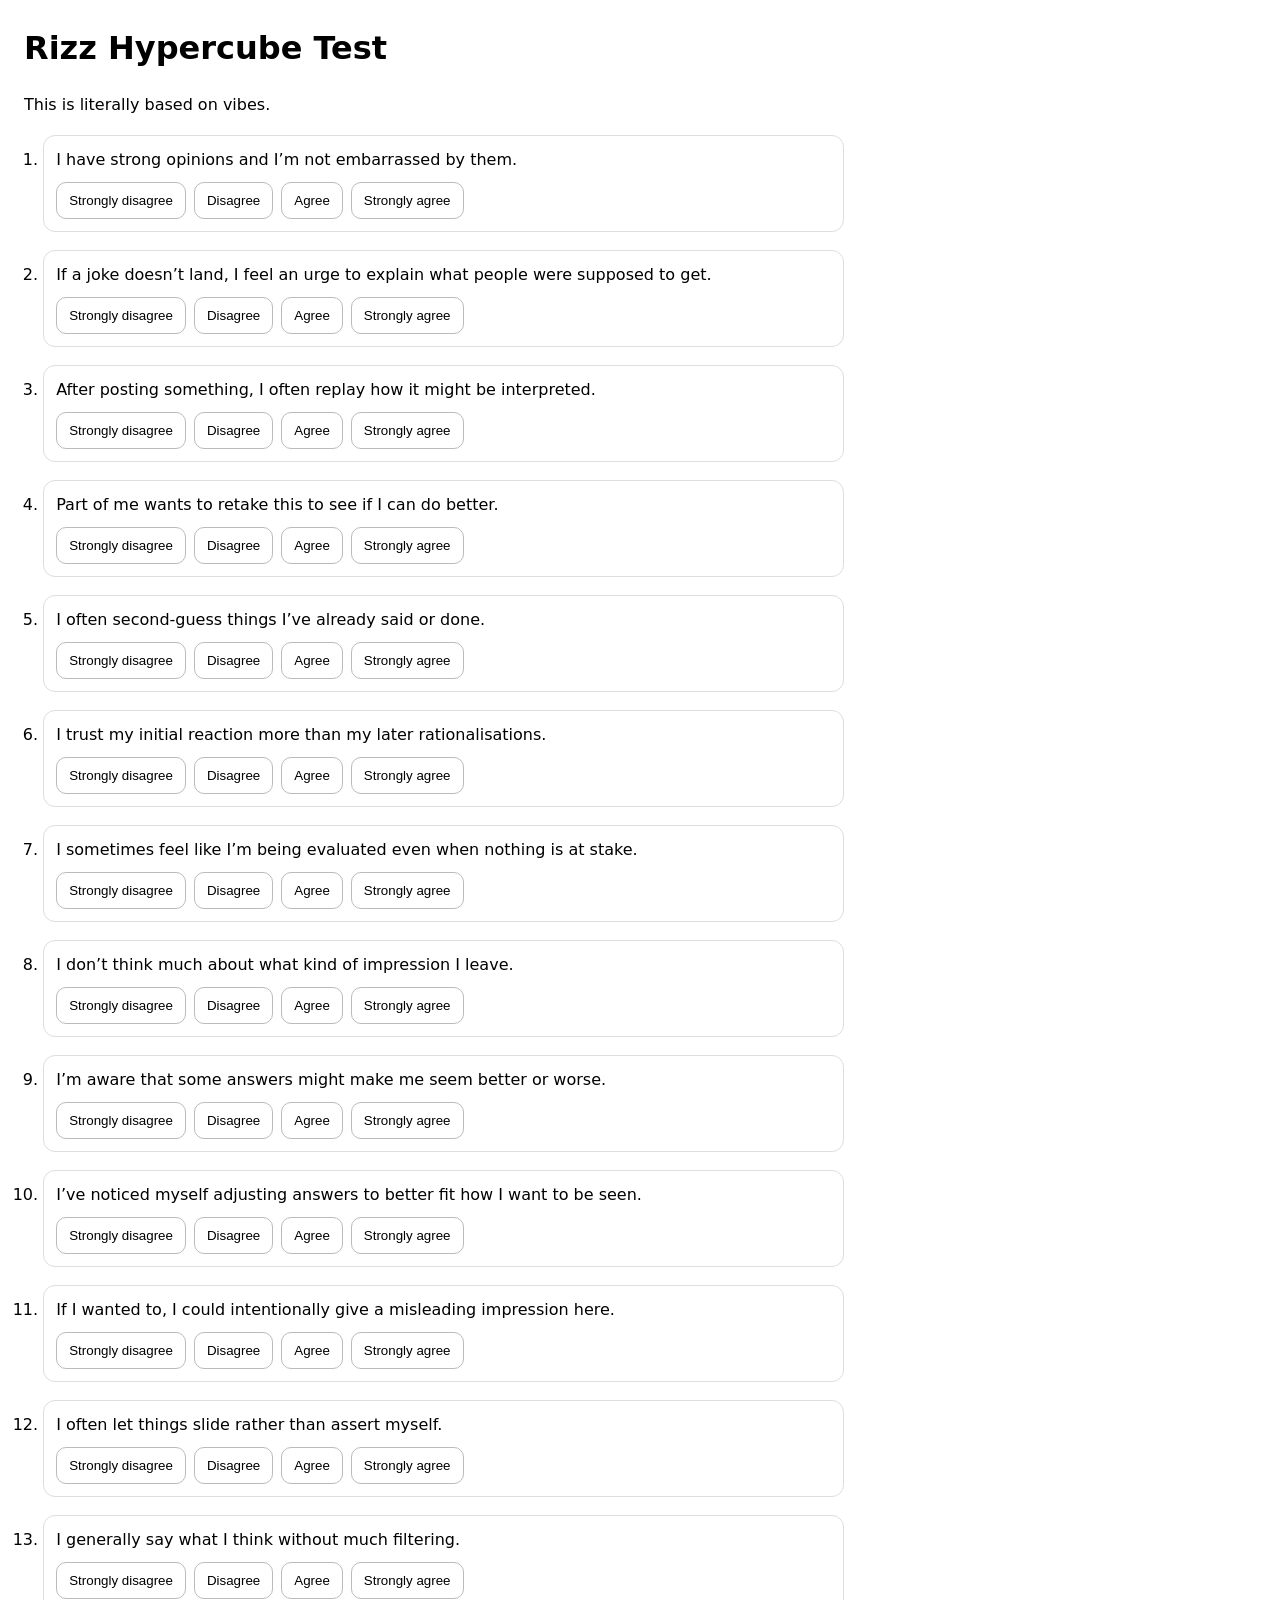
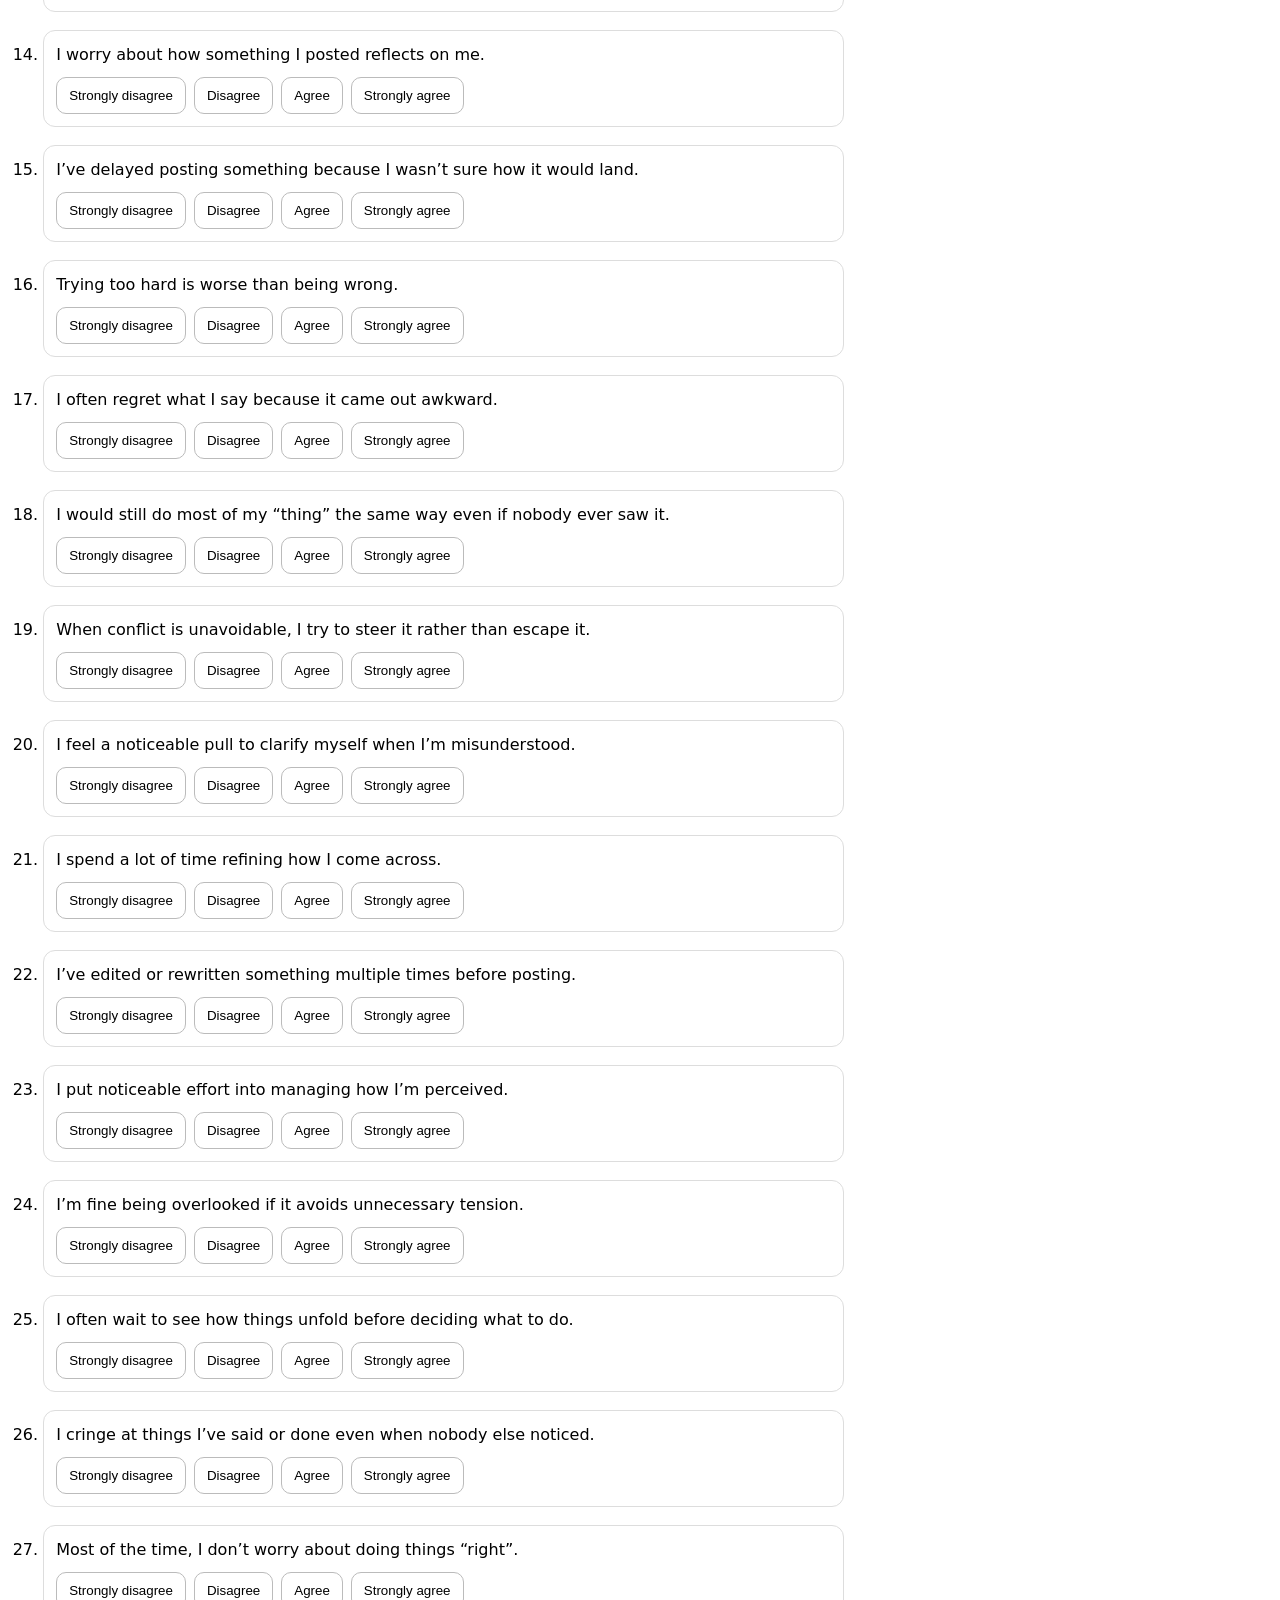
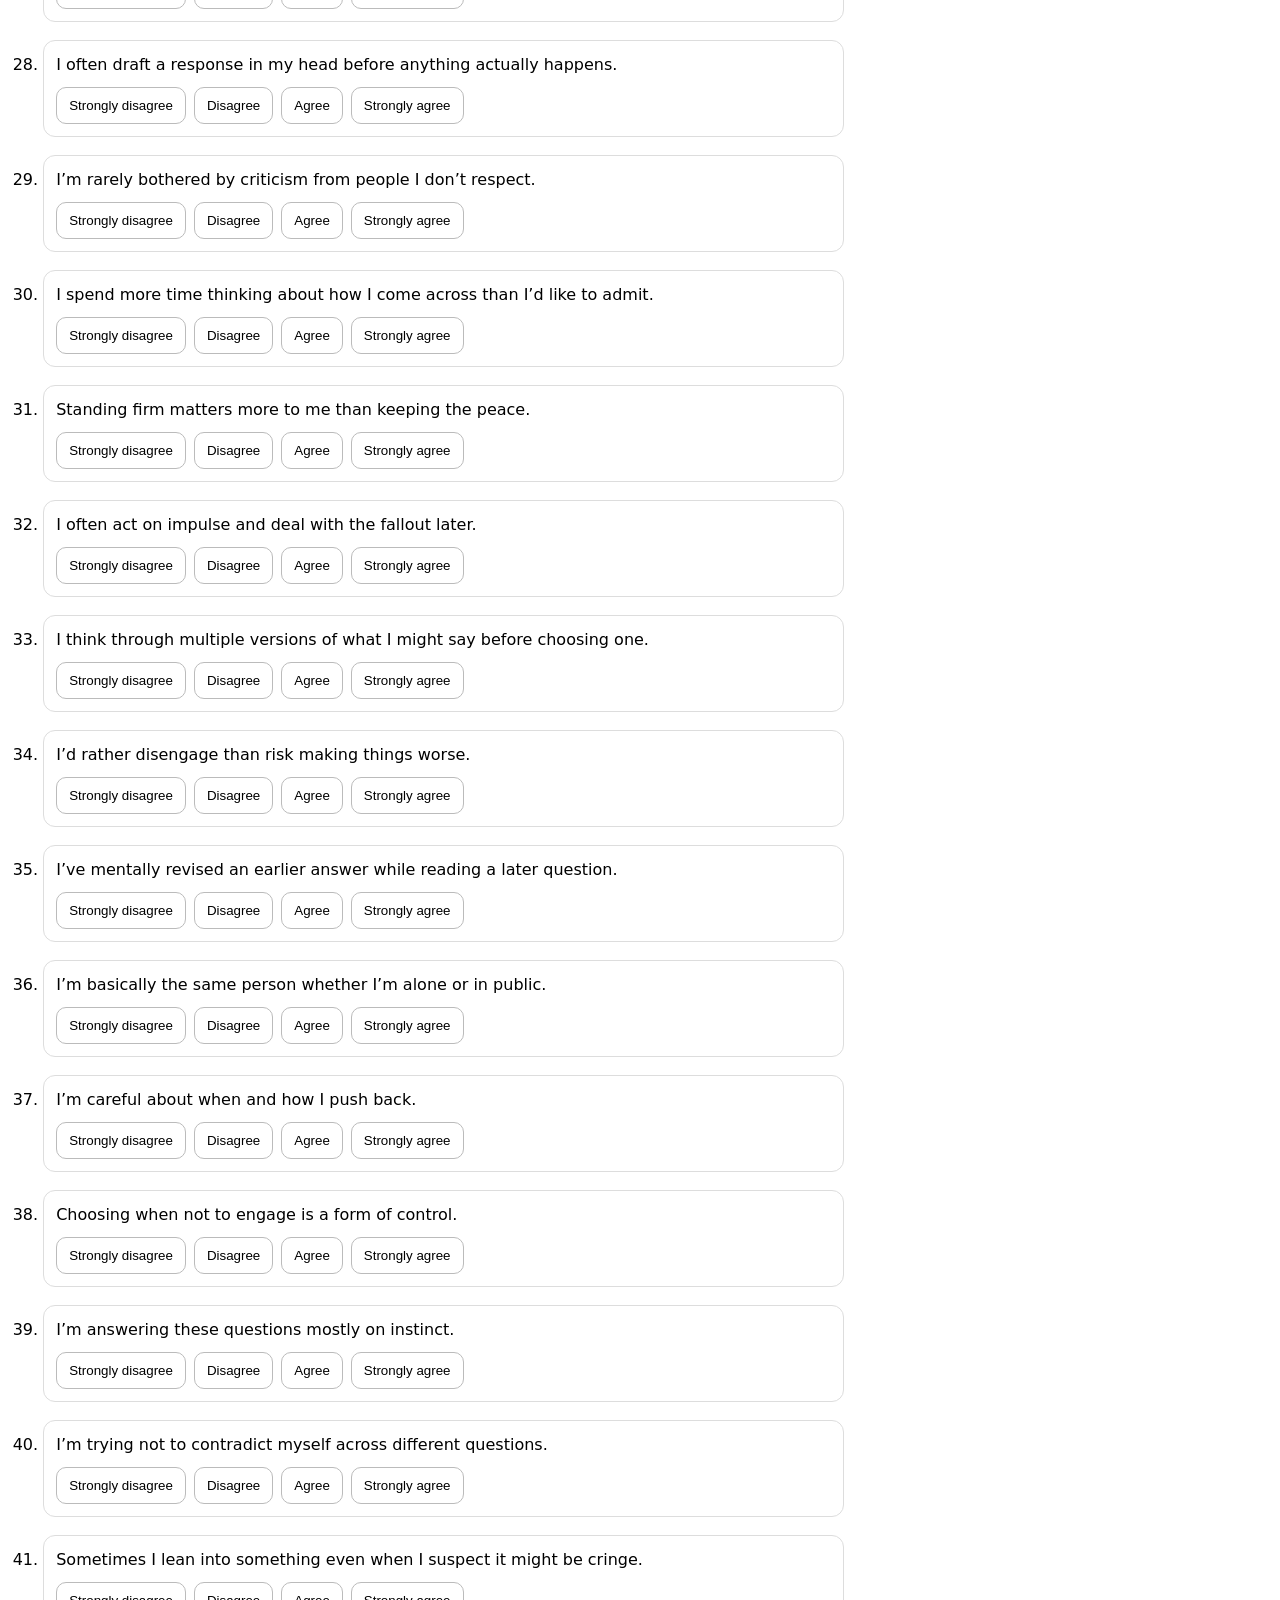
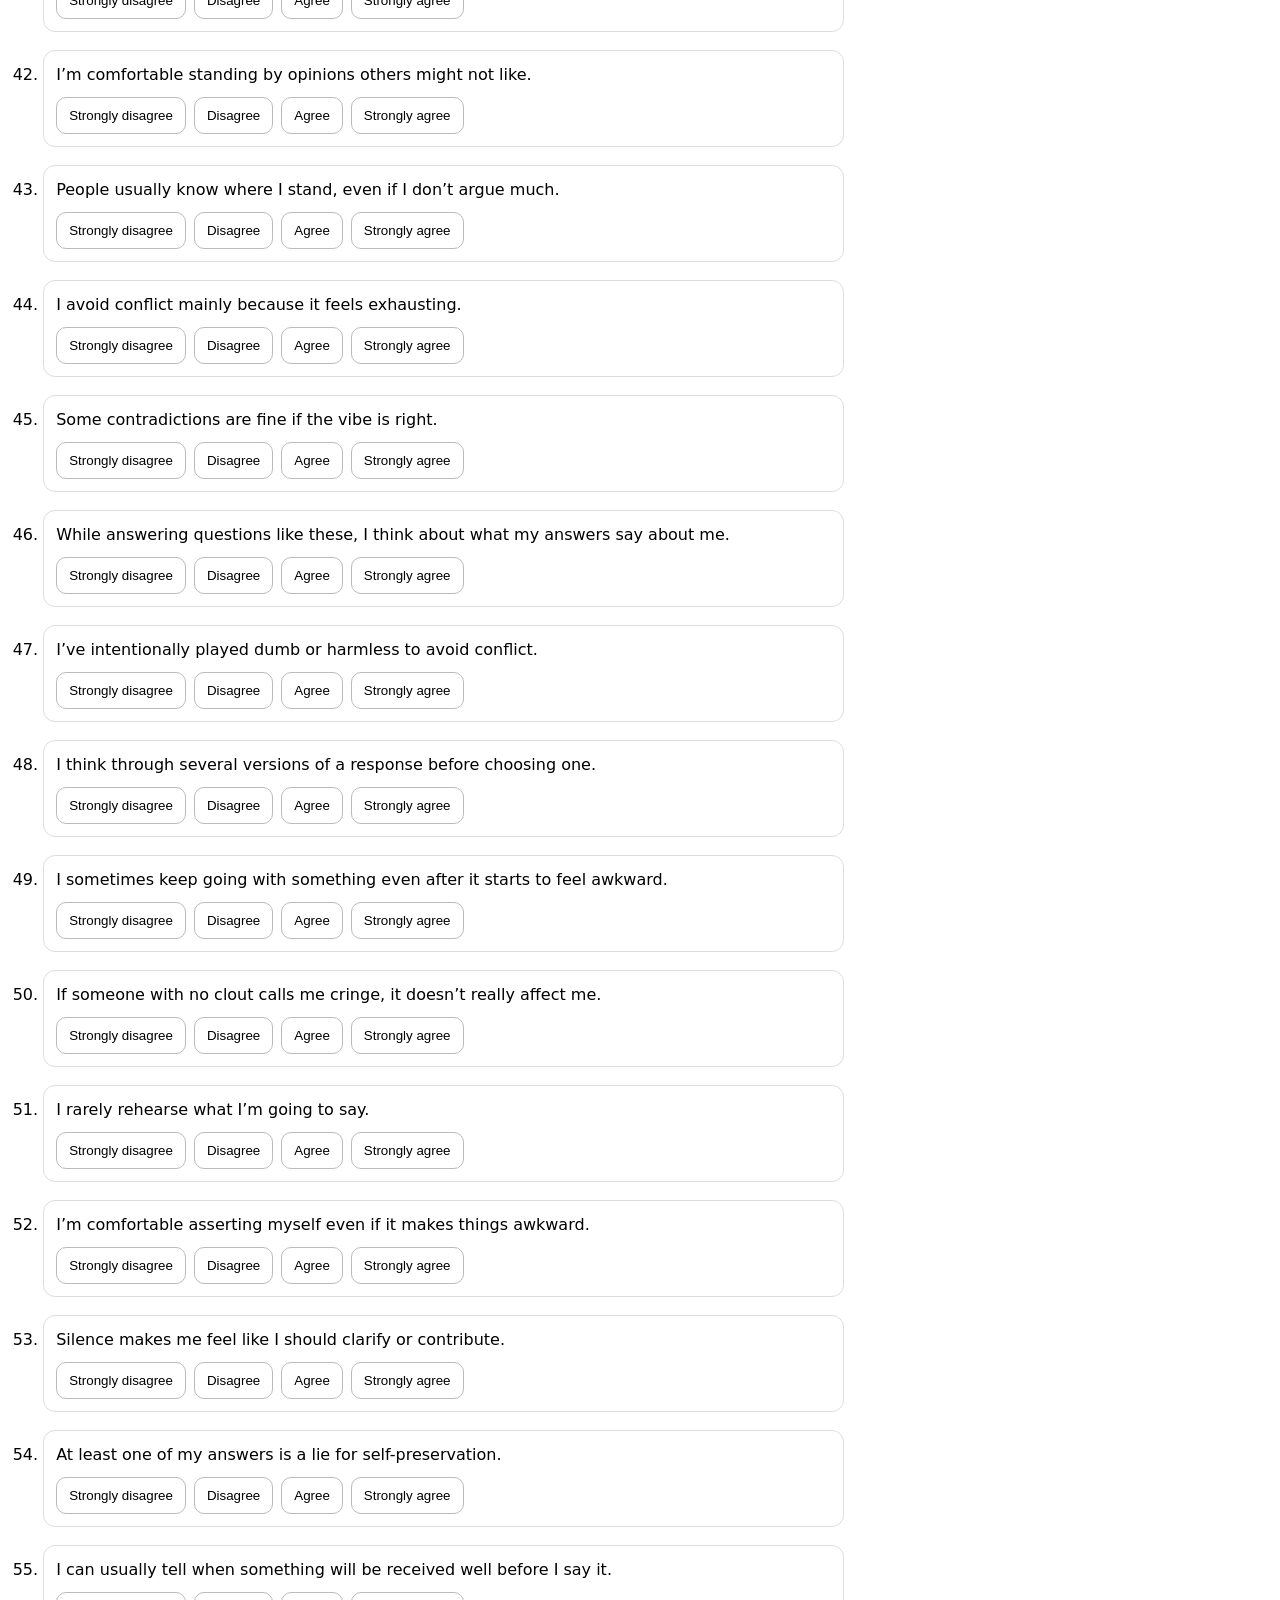
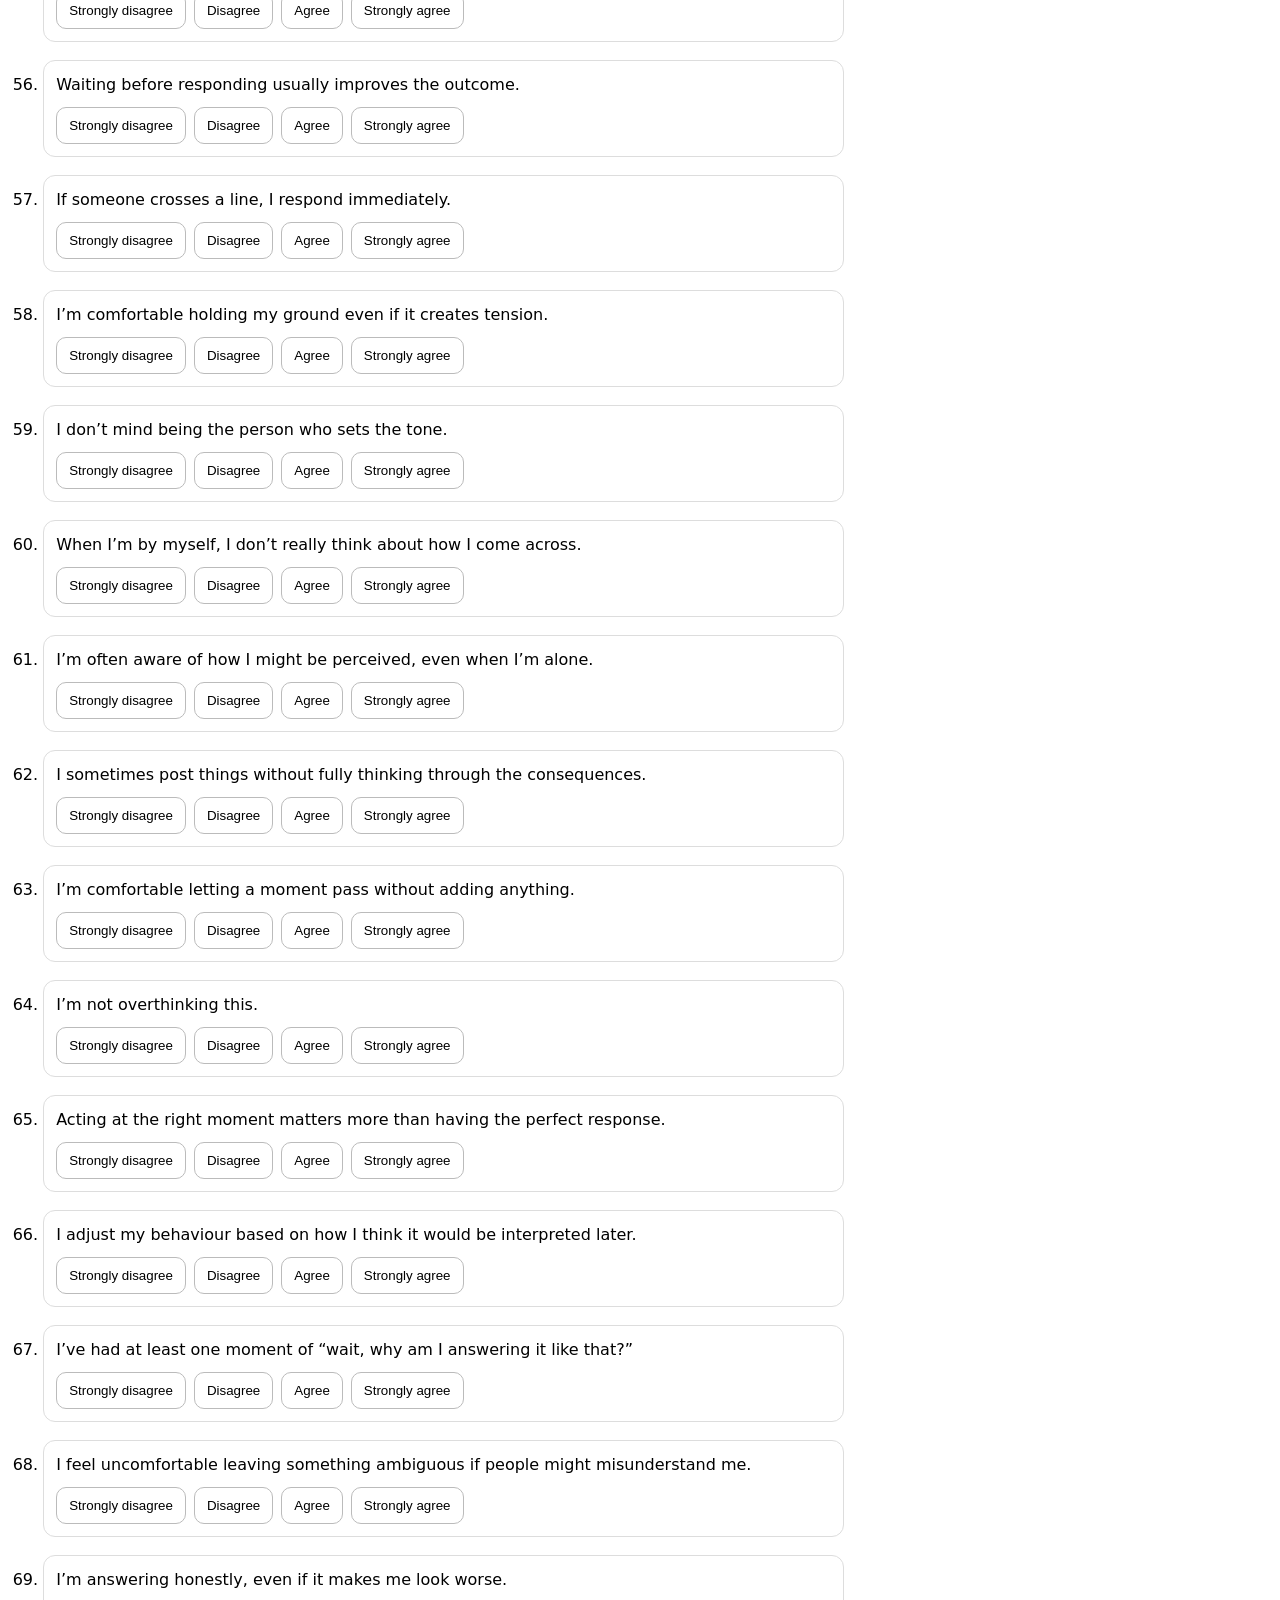
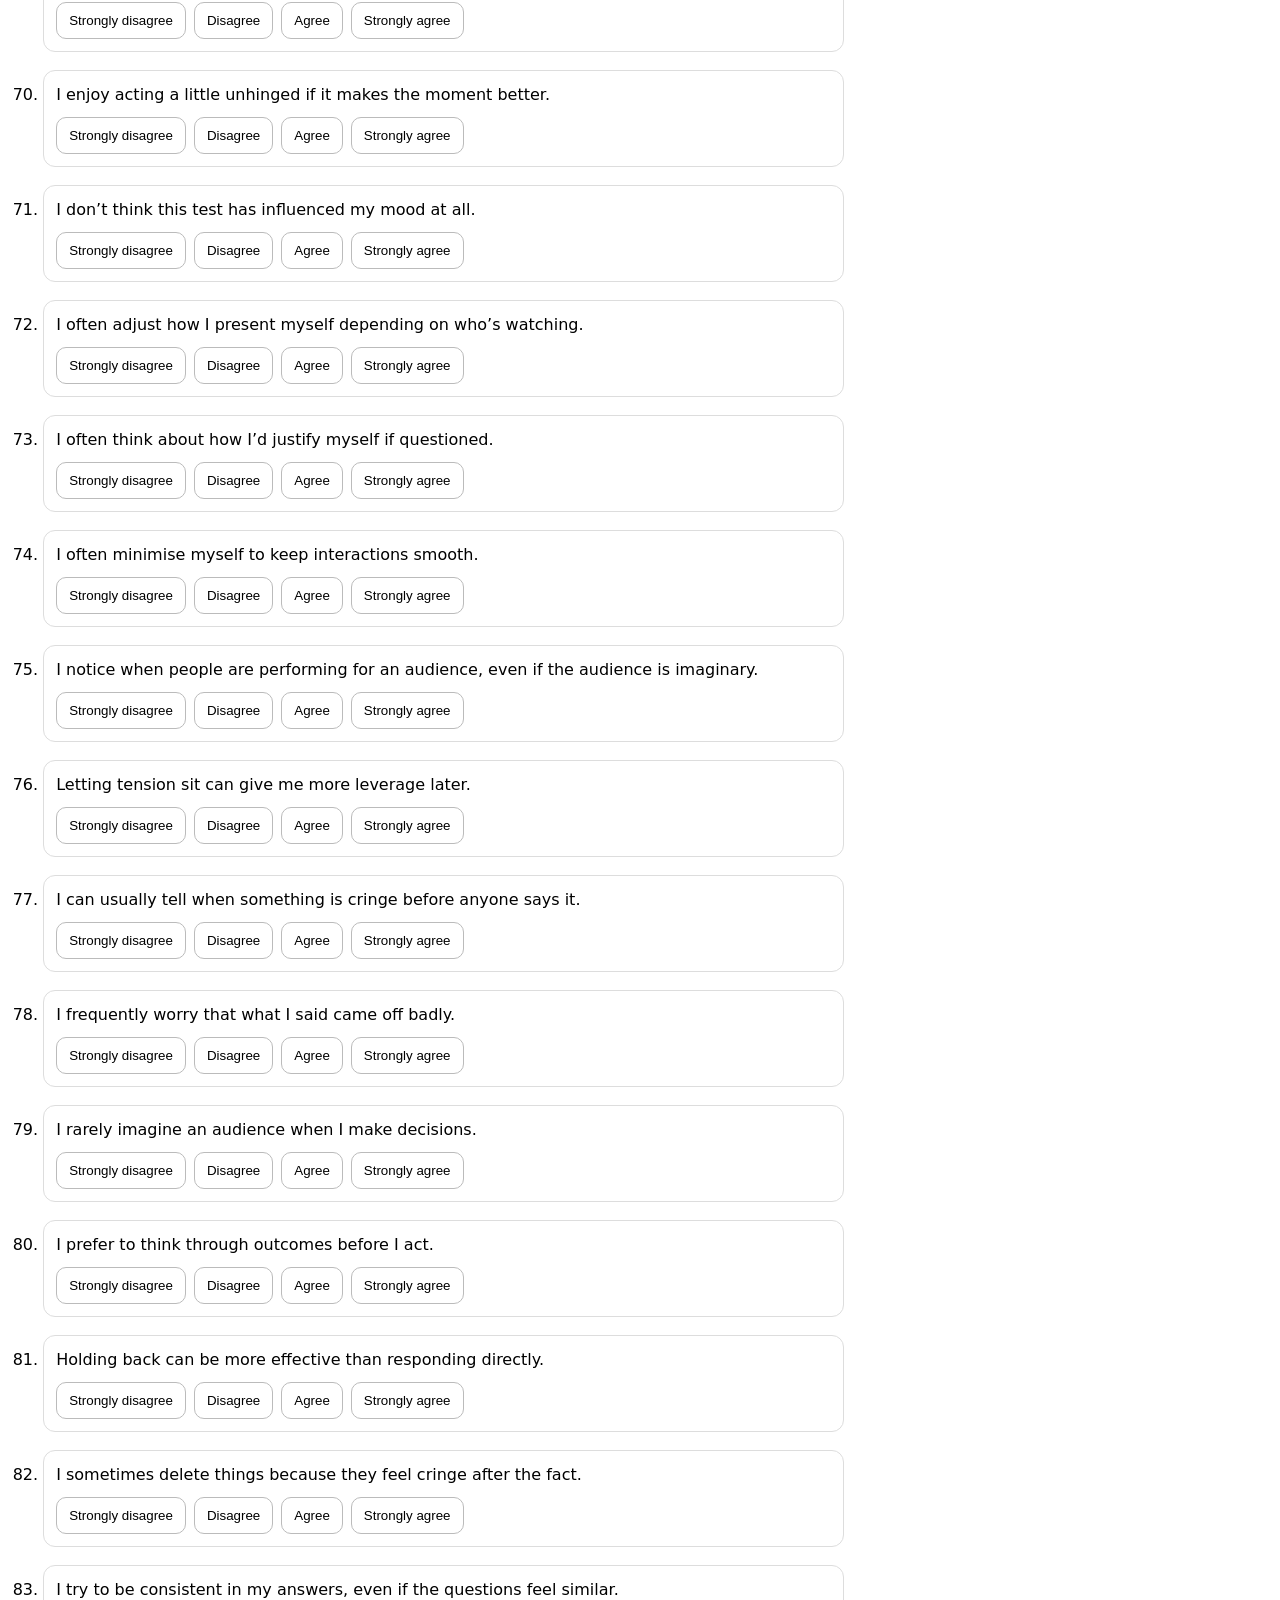
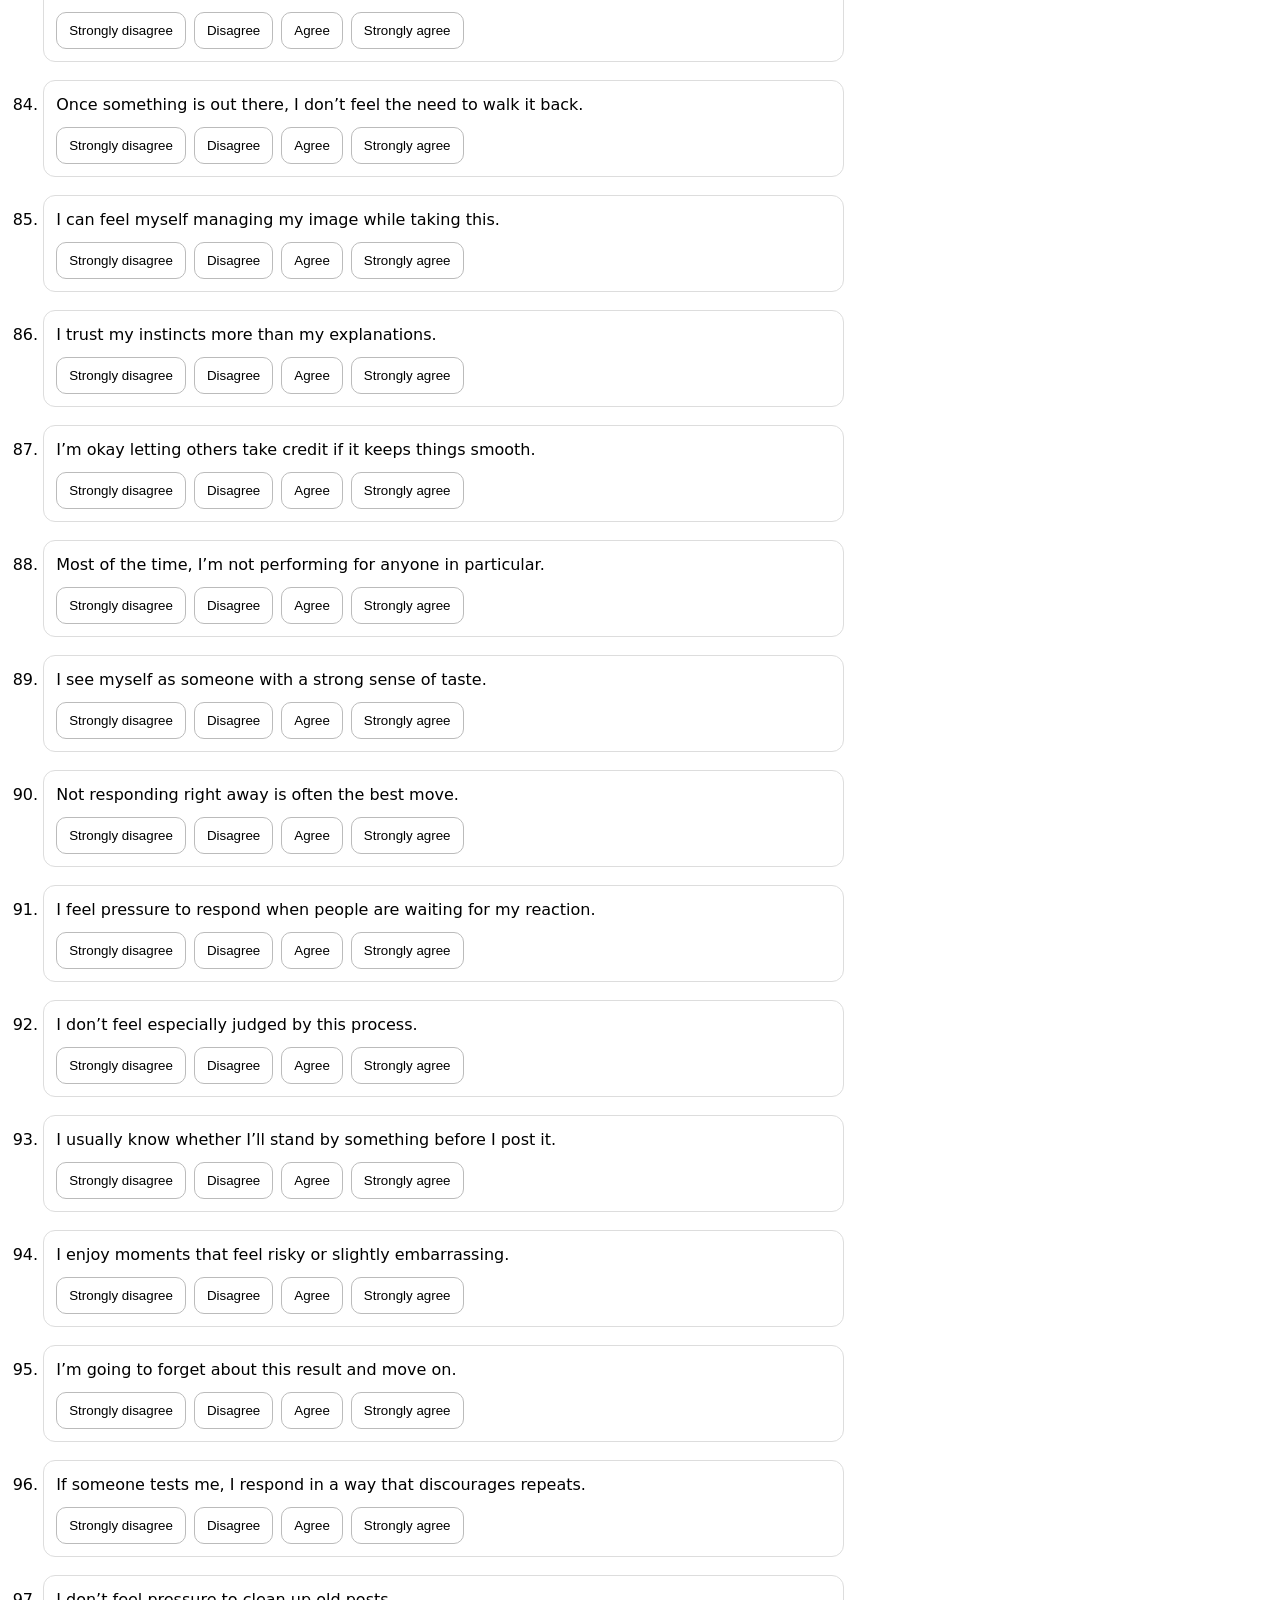
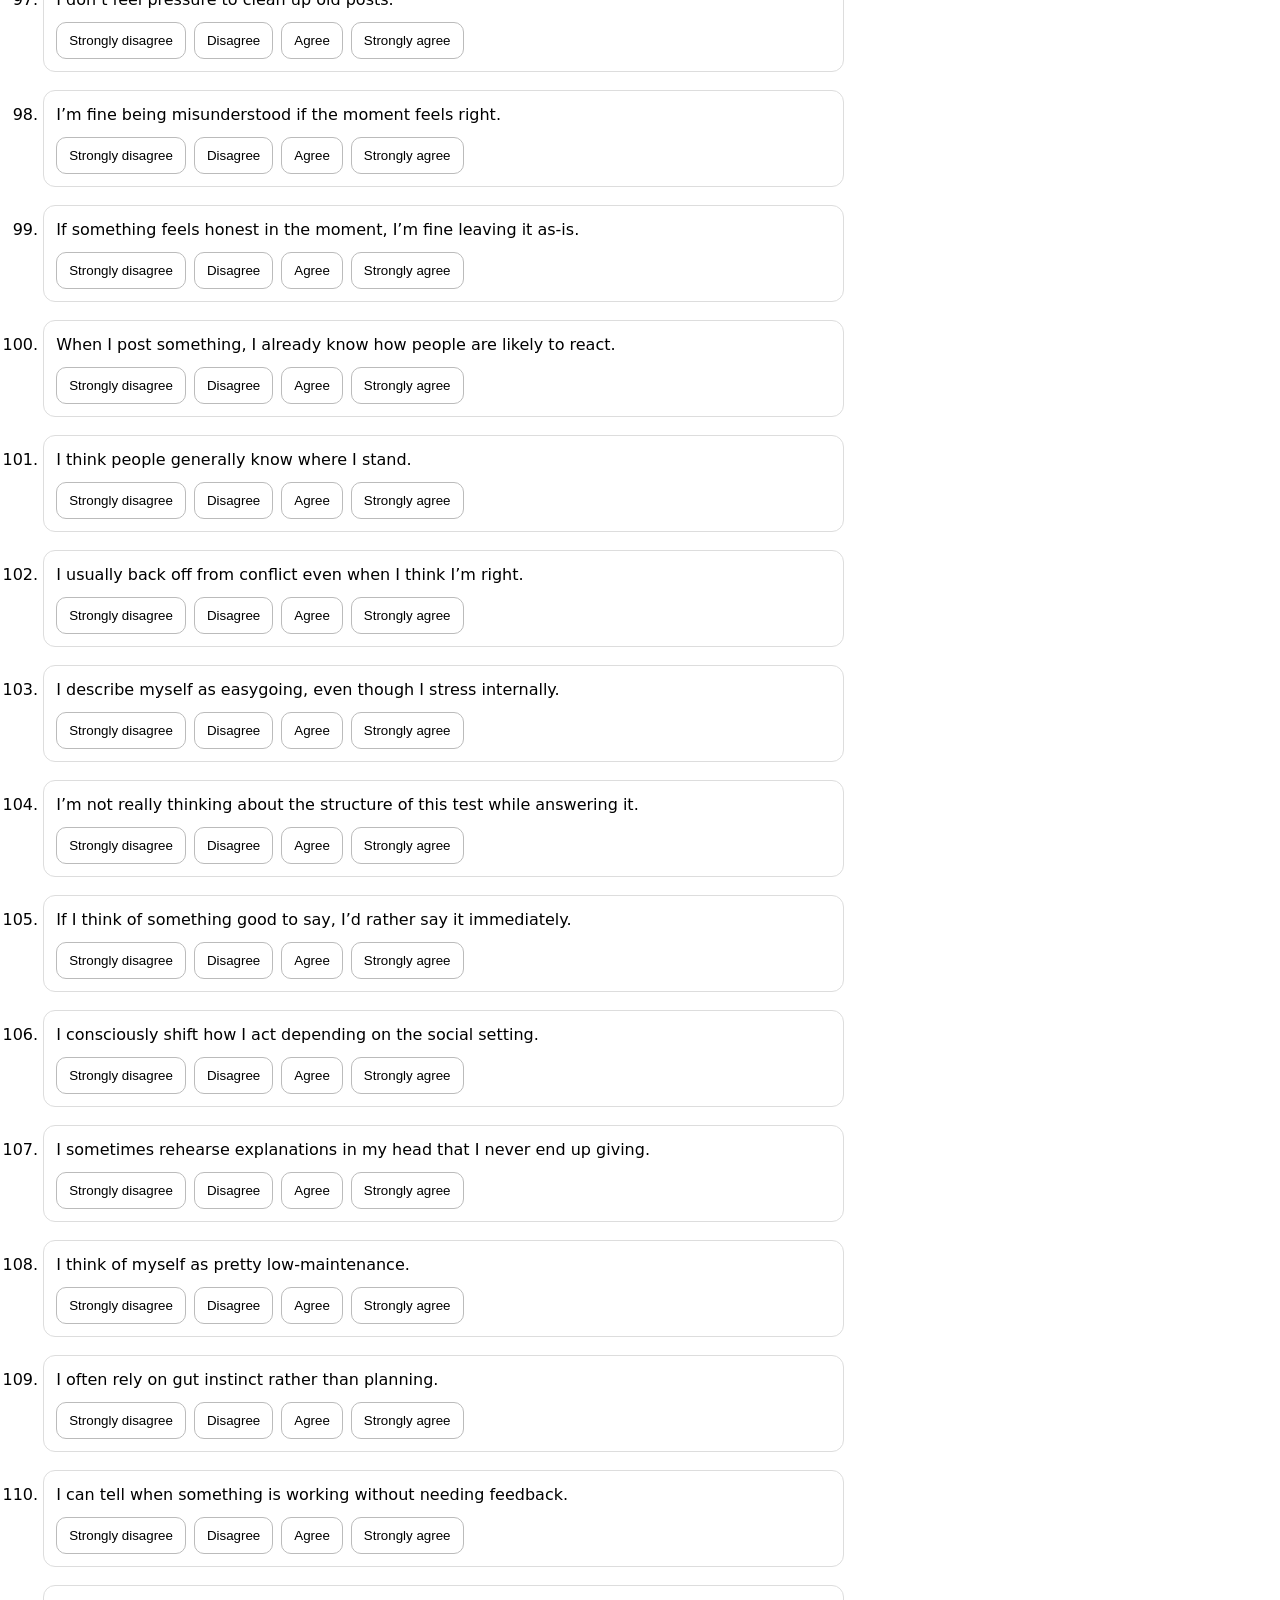
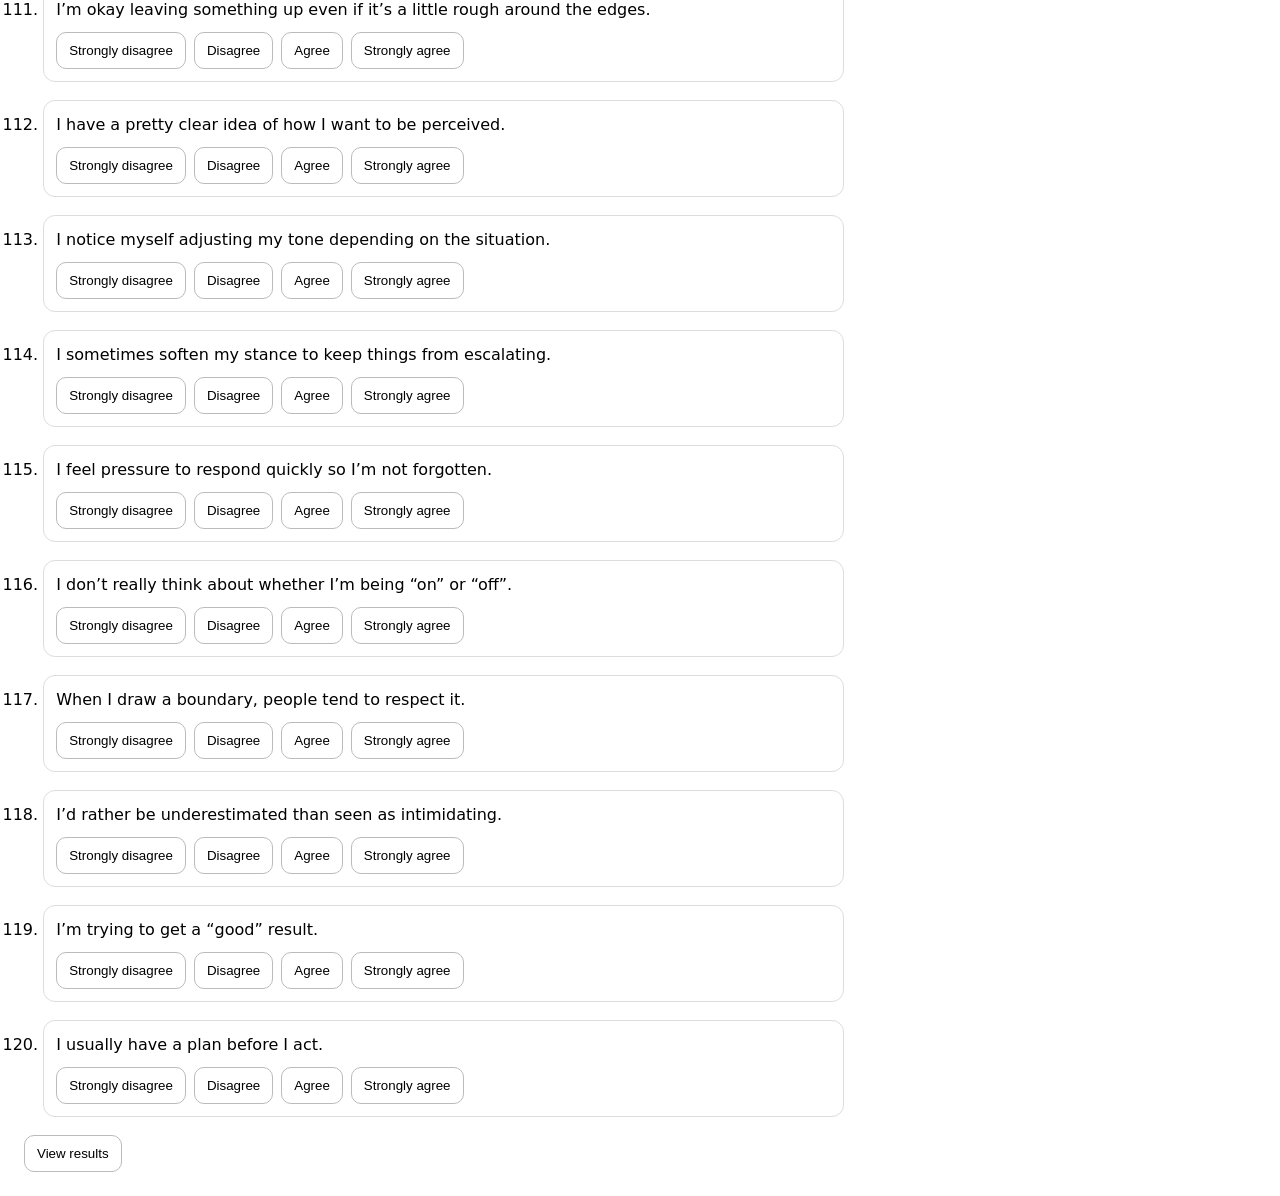
==== index.html @ 11a27131 "Initial commit Signed-off-by: Elizabeth Kiara Regina Ashford <elizabeth.jennifer.myers@gmail.com>" ====
<!DOCTYPE html>
<html lang="en-GB">
<head>
  <meta charset="utf-8" />
  <meta name="viewport" content="width=device-width, initial-scale=1" />
  <link rel="stylesheet" href="style.css">
  <title>Rizz Hypercube Test</title>
</head>
<body>
  <main>
    <h1>Rizz Hypercube Test</h1>
    <p>This is literally based on vibes.</p>

    <p class="debug-controls" hidden>
      <button id="wipeData" type="button">Wipe local data (debug)</button>
    </p>

    <ol id="quiz">
      <li data-axes="Y:1,V:1">
        <div class="q">If a joke doesn’t land, I feel an urge to explain what people were supposed to get.</div>
        <div class="answers">
          <button data-value="-2">Strongly disagree</button>
          <button data-value="-1">Disagree</button>
          <button data-value="1">Agree</button>
          <button data-value="2">Strongly agree</button>
        </div>
      </li>

      <li data-axes="V:-1,Y:-1">
        <div class="q">I would still do most of my “thing” the same way even if nobody ever saw it.</div>
        <div class="answers">
          <button data-value="-2">Strongly disagree</button>
          <button data-value="-1">Disagree</button>
          <button data-value="1">Agree</button>
          <button data-value="2">Strongly agree</button>
        </div>
      </li>

      <li data-axes="Z:1,V:1">
        <div class="q">When I post something, I already know how people are likely to react.</div>
        <div class="answers">
          <button data-value="-2">Strongly disagree</button>
          <button data-value="-1">Disagree</button>
          <button data-value="1">Agree</button>
          <button data-value="2">Strongly agree</button>
        </div>
      </li>

      <li data-axes="Y:-1,X:1">
        <div class="q">Trying too hard is worse than being wrong.</div>
        <div class="answers">
          <button data-value="-2">Strongly disagree</button>
          <button data-value="-1">Disagree</button>
          <button data-value="1">Agree</button>
          <button data-value="2">Strongly agree</button>
        </div>
      </li>

      <li data-axes="Z:-1,X:1">
        <div class="q">I enjoy acting a little unhinged if it makes the moment better.</div>
        <div class="answers">
          <button data-value="-2">Strongly disagree</button>
          <button data-value="-1">Disagree</button>
          <button data-value="1">Agree</button>
          <button data-value="2">Strongly agree</button>
        </div>
      </li>

      <li data-axes="X:1,Z:1">
        <div class="q">I can usually tell when something is cringe before anyone says it.</div>
        <div class="answers">
          <button data-value="-2">Strongly disagree</button>
          <button data-value="-1">Disagree</button>
          <button data-value="1">Agree</button>
          <button data-value="2">Strongly agree</button>
        </div>
      </li>

      <li data-axes="W:-1,V:-1">
        <div class="q">If someone with no clout calls me cringe, it doesn’t really affect me.</div>
        <div class="answers">
          <button data-value="-2">Strongly disagree</button>
          <button data-value="-1">Disagree</button>
          <button data-value="1">Agree</button>
          <button data-value="2">Strongly agree</button>
        </div>
      </li>

      <li data-axes="W:-1,Z:1,V:1">
        <div class="q">I’ve intentionally played dumb or harmless to avoid conflict.</div>
        <div class="answers">
          <button data-value="-2">Strongly disagree</button>
          <button data-value="-1">Disagree</button>
          <button data-value="1">Agree</button>
          <button data-value="2">Strongly agree</button>
        </div>
      </li>

      <li data-axes="V:1,Z:1">
        <div class="q">I notice when people are performing for an audience, even if the audience is imaginary.</div>
        <div class="answers">
          <button data-value="-2">Strongly disagree</button>
          <button data-value="-1">Disagree</button>
          <button data-value="1">Agree</button>
          <button data-value="2">Strongly agree</button>
        </div>
      </li>

      <li data-axes="V:-1,Z:-1">
        <div class="q">I trust my instincts more than my explanations.</div>
        <div class="answers">
          <button data-value="-2">Strongly disagree</button>
          <button data-value="-1">Disagree</button>
          <button data-value="1">Agree</button>
          <button data-value="2">Strongly agree</button>
        </div>
      </li>

      <li data-axes="Y:1,V:1">
        <div class="q">I feel a noticeable pull to clarify myself when I’m misunderstood.</div>
        <div class="answers">
          <button data-value="-2">Strongly disagree</button>
          <button data-value="-1">Disagree</button>
          <button data-value="1">Agree</button>
          <button data-value="2">Strongly agree</button>
        </div>
      </li>

      <li data-axes="Z:1,Y:1">
        <div class="q">I often draft a response in my head before anything actually happens.</div>
        <div class="answers">
          <button data-value="-2">Strongly disagree</button>
          <button data-value="-1">Disagree</button>
          <button data-value="1">Agree</button>
          <button data-value="2">Strongly agree</button>
        </div>
      </li>

      <li data-axes="W:1,V:1">
        <div class="q">I’m comfortable asserting myself even if it makes things awkward.</div>
        <div class="answers">
          <button data-value="-2">Strongly disagree</button>
          <button data-value="-1">Disagree</button>
          <button data-value="1">Agree</button>
          <button data-value="2">Strongly agree</button>
        </div>
      </li>

      <li data-axes="Y:-1,Z:-1">
        <div class="q">Waiting before responding usually improves the outcome.</div>
        <div class="answers">
          <button data-value="-2">Strongly disagree</button>
          <button data-value="-1">Disagree</button>
          <button data-value="1">Agree</button>
          <button data-value="2">Strongly agree</button>
        </div>
      </li>

      <li data-axes="X:-1,V:1">
        <div class="q">Sometimes I lean into something even when I suspect it might be cringe.</div>
        <div class="answers">
          <button data-value="-2">Strongly disagree</button>
          <button data-value="-1">Disagree</button>
          <button data-value="1">Agree</button>
          <button data-value="2">Strongly agree</button>
        </div>
      </li>

      <li data-axes="W:-1,Y:-1">
        <div class="q">I’m fine being overlooked if it avoids unnecessary tension.</div>
        <div class="answers">
          <button data-value="-2">Strongly disagree</button>
          <button data-value="-1">Disagree</button>
          <button data-value="1">Agree</button>
          <button data-value="2">Strongly agree</button>
        </div>
      </li>

      <li data-axes="Z:1,X:1">
        <div class="q">I enjoy moments that feel risky or slightly embarrassing.</div>
        <div class="answers">
          <button data-value="-2">Strongly disagree</button>
          <button data-value="-1">Disagree</button>
          <button data-value="1">Agree</button>
          <button data-value="2">Strongly agree</button>
        </div>
      </li>

      <li data-axes="Y:1,Z:1">
        <div class="q">I think through multiple versions of what I might say before choosing one.</div>
        <div class="answers">
          <button data-value="-2">Strongly disagree</button>
          <button data-value="-1">Disagree</button>
          <button data-value="1">Agree</button>
          <button data-value="2">Strongly agree</button>
        </div>
      </li>

      <li data-axes="V:-1,W:1">
        <div class="q">I don’t mind being the person who sets the tone.</div>
        <div class="answers">
          <button data-value="-2">Strongly disagree</button>
          <button data-value="-1">Disagree</button>
          <button data-value="1">Agree</button>
          <button data-value="2">Strongly agree</button>
        </div>
      </li>

      <li data-axes="Y:-1,Z:-1">
        <div class="q">Not responding right away is often the best move.</div>
        <div class="answers">
          <button data-value="-2">Strongly disagree</button>
          <button data-value="-1">Disagree</button>
          <button data-value="1">Agree</button>
          <button data-value="2">Strongly agree</button>
        </div>
      </li>

      <li data-axes="Z:1,Y:1">
        <div class="q">I sometimes post things without fully thinking through the consequences.</div>
        <div class="answers">
          <button data-value="-2">Strongly disagree</button>
          <button data-value="-1">Disagree</button>
          <button data-value="1">Agree</button>
          <button data-value="2">Strongly agree</button>
        </div>
      </li>

      <li data-axes="V:1,Y:1">
        <div class="q">I feel uncomfortable leaving something ambiguous if people might misunderstand me.</div>
        <div class="answers">
          <button data-value="-2">Strongly disagree</button>
          <button data-value="-1">Disagree</button>
          <button data-value="1">Agree</button>
          <button data-value="2">Strongly agree</button>
        </div>
      </li>

      <li data-axes="W:-1,V:-1">
        <div class="q">I’m okay letting others take credit if it keeps things smooth.</div>
        <div class="answers">
          <button data-value="-2">Strongly disagree</button>
          <button data-value="-1">Disagree</button>
          <button data-value="1">Agree</button>
          <button data-value="2">Strongly agree</button>
        </div>
      </li>
      
      <li data-axes="V:-1,X:1">
        <div class="q">I can tell when something is working without needing feedback.</div>
        <div class="answers">
          <button data-value="-2">Strongly disagree</button>
          <button data-value="-1">Disagree</button>
          <button data-value="1">Agree</button>
          <button data-value="2">Strongly agree</button>
        </div>
      </li>


      <li data-axes="X:1,Z:-1">
        <div class="q">I can usually tell when something will be received well before I say it.</div>
        <div class="answers">
          <button data-value="-2">Strongly disagree</button>
          <button data-value="-1">Disagree</button>
          <button data-value="1">Agree</button>
          <button data-value="2">Strongly agree</button>
        </div>
      </li>

      <li data-axes="Y:1,V:1">
        <div class="q">I feel pressure to respond when people are waiting for my reaction.</div>
        <div class="answers">
          <button data-value="-2">Strongly disagree</button>
          <button data-value="-1">Disagree</button>
          <button data-value="1">Agree</button>
          <button data-value="2">Strongly agree</button>
        </div>
      </li>

      <li data-axes="Z:-1,W:1">
        <div class="q">I’m comfortable holding my ground even if it creates tension.</div>
        <div class="answers">
          <button data-value="-2">Strongly disagree</button>
          <button data-value="-1">Disagree</button>
          <button data-value="1">Agree</button>
          <button data-value="2">Strongly agree</button>
        </div>
      </li>

      <li data-axes="X:-1,Y:1">
        <div class="q">I sometimes keep going with something even after it starts to feel awkward.</div>
        <div class="answers">
          <button data-value="-2">Strongly disagree</button>
          <button data-value="-1">Disagree</button>
          <button data-value="1">Agree</button>
          <button data-value="2">Strongly agree</button>
        </div>
      </li>

      <li data-axes="V:-1,Z:-1">
        <div class="q">I trust my initial reaction more than my later rationalisations.</div>
        <div class="answers">
          <button data-value="-2">Strongly disagree</button>
          <button data-value="-1">Disagree</button>
          <button data-value="1">Agree</button>
          <button data-value="2">Strongly agree</button>
        </div>
      </li>

      <li data-axes="W:-1,X:1">
        <div class="q">I’m rarely bothered by criticism from people I don’t respect.</div>
        <div class="answers">
          <button data-value="-2">Strongly disagree</button>
          <button data-value="-1">Disagree</button>
          <button data-value="1">Agree</button>
          <button data-value="2">Strongly agree</button>
        </div>
      </li>

      <li data-axes="V:1">
        <div class="q">I often adjust how I present myself depending on who’s watching.</div>
        <div class="answers">
          <button data-value="-2">Strongly disagree</button>
          <button data-value="-1">Disagree</button>
          <button data-value="1">Agree</button>
          <button data-value="2">Strongly agree</button>
        </div>
      </li>
      
      <li data-axes="X:1">
        <div class="q">I have strong opinions and I’m not embarrassed by them.</div>
        <div class="answers">
          <button data-value="-2">Strongly disagree</button>
          <button data-value="-1">Disagree</button>
          <button data-value="1">Agree</button>
          <button data-value="2">Strongly agree</button>
        </div>
      </li>

      <li data-axes="W:1">
        <div class="q">If someone tests me, I respond in a way that discourages repeats.</div>
        <div class="answers">
          <button data-value="-2">Strongly disagree</button>
          <button data-value="-1">Disagree</button>
          <button data-value="1">Agree</button>
          <button data-value="2">Strongly agree</button>
        </div>
      </li>
      
      <li data-axes="Z:-1">
        <div class="q">I often act on impulse and deal with the fallout later.</div>
        <div class="answers">
          <button data-value="-2">Strongly disagree</button>
          <button data-value="-1">Disagree</button>
          <button data-value="1">Agree</button>
          <button data-value="2">Strongly agree</button>
        </div>
      </li>

      <li data-axes="W:-1">
        <div class="q">I’d rather be underestimated than seen as intimidating.</div>
        <div class="answers">
          <button data-value="-2">Strongly disagree</button>
          <button data-value="-1">Disagree</button>
          <button data-value="1">Agree</button>
          <button data-value="2">Strongly agree</button>
        </div>
      </li>

      <li data-axes="X:-1">
        <div class="q">I often regret what I say because it came out awkward.</div>
        <div class="answers">
          <button data-value="-2">Strongly disagree</button>
          <button data-value="-1">Disagree</button>
          <button data-value="1">Agree</button>
          <button data-value="2">Strongly agree</button>
        </div>
      </li>

      <li data-axes="Y:1">
        <div class="q">I spend a lot of time refining how I come across.</div>
        <div class="answers">
          <button data-value="-2">Strongly disagree</button>
          <button data-value="-1">Disagree</button>
          <button data-value="1">Agree</button>
          <button data-value="2">Strongly agree</button>
        </div>
      </li>
      
      <li data-axes="V:-1">
        <div class="q">I’m basically the same person whether I’m alone or in public.</div>
        <div class="answers">
          <button data-value="-2">Strongly disagree</button>
          <button data-value="-1">Disagree</button>
          <button data-value="1">Agree</button>
          <button data-value="2">Strongly agree</button>
        </div>
      </li>


      <li data-axes="Y:-1">
        <div class="q">I rarely rehearse what I’m going to say.</div>
        <div class="answers">
          <button data-value="-2">Strongly disagree</button>
          <button data-value="-1">Disagree</button>
          <button data-value="1">Agree</button>
          <button data-value="2">Strongly agree</button>
        </div>
      </li>

      <li data-axes="Z:1">
        <div class="q">I usually have a plan before I act.</div>
        <div class="answers">
          <button data-value="-2">Strongly disagree</button>
          <button data-value="-1">Disagree</button>
          <button data-value="1">Agree</button>
          <button data-value="2">Strongly agree</button>
        </div>
      </li>

      <li data-axes="V:1">
        <div class="q">I consciously shift how I act depending on the social setting.</div>
        <div class="answers">
          <button data-value="-2">Strongly disagree</button>
          <button data-value="-1">Disagree</button>
          <button data-value="1">Agree</button>
          <button data-value="2">Strongly agree</button>
        </div>
      </li>

      <li data-axes="V:-1">
        <div class="q">I don’t really think about whether I’m being “on” or “off”.</div>
        <div class="answers">
          <button data-value="-2">Strongly disagree</button>
          <button data-value="-1">Disagree</button>
          <button data-value="1">Agree</button>
          <button data-value="2">Strongly agree</button>
        </div>
      </li>

      <!-- W axis: powerful <-> harmless -->
      <li data-axes="W:1">
        <div class="q">When I draw a boundary, people tend to respect it.</div>
        <div class="answers">
          <button data-value="-2">Strongly disagree</button>
          <button data-value="-1">Disagree</button>
          <button data-value="1">Agree</button>
          <button data-value="2">Strongly agree</button>
        </div>
      </li>

      <li data-axes="W:-1">
        <div class="q">I often minimise myself to keep interactions smooth.</div>
        <div class="answers">
          <button data-value="-2">Strongly disagree</button>
          <button data-value="-1">Disagree</button>
          <button data-value="1">Agree</button>
          <button data-value="2">Strongly agree</button>
        </div>
      </li>

      <!-- X axis: based <-> cringe -->
      <li data-axes="X:1">
        <div class="q">I’m comfortable standing by opinions others might not like.</div>
        <div class="answers">
          <button data-value="-2">Strongly disagree</button>
          <button data-value="-1">Disagree</button>
          <button data-value="1">Agree</button>
          <button data-value="2">Strongly agree</button>
        </div>
      </li>

      <li data-axes="X:-1">
        <div class="q">I frequently worry that what I said came off badly.</div>
        <div class="answers">
          <button data-value="-2">Strongly disagree</button>
          <button data-value="-1">Disagree</button>
          <button data-value="1">Agree</button>
          <button data-value="2">Strongly agree</button>
        </div>
      </li>

      <!-- Y axis: effortless <-> tryhard -->
      <li data-axes="Y:1">
        <div class="q">I put noticeable effort into managing how I’m perceived.</div>
        <div class="answers">
          <button data-value="-2">Strongly disagree</button>
          <button data-value="-1">Disagree</button>
          <button data-value="1">Agree</button>
          <button data-value="2">Strongly agree</button>
        </div>
      </li>

      <li data-axes="Y:-1">
        <div class="q">Most of the time, I don’t worry about doing things “right”.</div>
        <div class="answers">
          <button data-value="-2">Strongly disagree</button>
          <button data-value="-1">Disagree</button>
          <button data-value="1">Agree</button>
          <button data-value="2">Strongly agree</button>
        </div>
      </li>

      <!-- Z axis: unhinged <-> calculated -->
      <li data-axes="Z:1">
        <div class="q">I prefer to think through outcomes before I act.</div>
        <div class="answers">
          <button data-value="-2">Strongly disagree</button>
          <button data-value="-1">Disagree</button>
          <button data-value="1">Agree</button>
          <button data-value="2">Strongly agree</button>
        </div>
      </li>

      <li data-axes="Z:-1">
        <div class="q">I often rely on gut instinct rather than planning.</div>
        <div class="answers">
          <button data-value="-2">Strongly disagree</button>
          <button data-value="-1">Disagree</button>
          <button data-value="1">Agree</button>
          <button data-value="2">Strongly agree</button>
        </div>
      </li>

      <li data-axes="Y:-1,Z:-1">
        <div class="q">I’m comfortable letting a moment pass without adding anything.</div>
        <div class="answers">
          <button data-value="-2">Strongly disagree</button>
          <button data-value="-1">Disagree</button>
          <button data-value="1">Agree</button>
          <button data-value="2">Strongly agree</button>
        </div>
      </li>

      <li data-axes="Y:1,V:1">
        <div class="q">Silence makes me feel like I should clarify or contribute.</div>
        <div class="answers">
          <button data-value="-2">Strongly disagree</button>
          <button data-value="-1">Disagree</button>
          <button data-value="1">Agree</button>
          <button data-value="2">Strongly agree</button>
        </div>
      </li>

      <li data-axes="Z:1,Y:-1">
        <div class="q">I often wait to see how things unfold before deciding what to do.</div>
        <div class="answers">
          <button data-value="-2">Strongly disagree</button>
          <button data-value="-1">Disagree</button>
          <button data-value="1">Agree</button>
          <button data-value="2">Strongly agree</button>
        </div>
      </li>

      <li data-axes="Z:-1,Y:1">
        <div class="q">If I think of something good to say, I’d rather say it immediately.</div>
        <div class="answers">
          <button data-value="-2">Strongly disagree</button>
          <button data-value="-1">Disagree</button>
          <button data-value="1">Agree</button>
          <button data-value="2">Strongly agree</button>
        </div>
      </li>

      <li data-axes="W:1,Z:1">
        <div class="q">Holding back can be more effective than responding directly.</div>
        <div class="answers">
          <button data-value="-2">Strongly disagree</button>
          <button data-value="-1">Disagree</button>
          <button data-value="1">Agree</button>
          <button data-value="2">Strongly agree</button>
        </div>
      </li>

      <li data-axes="W:-1,V:-1">
        <div class="q">I often let things slide rather than assert myself.</div>
        <div class="answers">
          <button data-value="-2">Strongly disagree</button>
          <button data-value="-1">Disagree</button>
          <button data-value="1">Agree</button>
          <button data-value="2">Strongly agree</button>
        </div>
      </li>

      <li data-axes="Y:1,Z:1">
        <div class="q">I think through several versions of a response before choosing one.</div>
        <div class="answers">
          <button data-value="-2">Strongly disagree</button>
          <button data-value="-1">Disagree</button>
          <button data-value="1">Agree</button>
          <button data-value="2">Strongly agree</button>
        </div>
      </li>

      <li data-axes="Z:-1,X:1">
        <div class="q">Acting at the right moment matters more than having the perfect response.</div>
        <div class="answers">
          <button data-value="-2">Strongly disagree</button>
          <button data-value="-1">Disagree</button>
          <button data-value="1">Agree</button>
          <button data-value="2">Strongly agree</button>
        </div>
      </li>

      <li data-axes="V:1,Y:1">
        <div class="q">I feel pressure to respond quickly so I’m not forgotten.</div>
        <div class="answers">
          <button data-value="-2">Strongly disagree</button>
          <button data-value="-1">Disagree</button>
          <button data-value="1">Agree</button>
          <button data-value="2">Strongly agree</button>
        </div>
      </li>

      <li data-axes="Z:1,W:1">
        <div class="q">Choosing when not to engage is a form of control.</div>
        <div class="answers">
          <button data-value="-2">Strongly disagree</button>
          <button data-value="-1">Disagree</button>
          <button data-value="1">Agree</button>
          <button data-value="2">Strongly agree</button>
        </div>
      </li>

      <li data-axes="Y:1,V:1">
        <div class="q">After posting something, I often replay how it might be interpreted.</div>
        <div class="answers">
          <button data-value="-2">Strongly disagree</button>
          <button data-value="-1">Disagree</button>
          <button data-value="1">Agree</button>
          <button data-value="2">Strongly agree</button>
        </div>
      </li>

      <li data-axes="Z:1,Y:1">
        <div class="q">I’ve delayed posting something because I wasn’t sure how it would land.</div>
        <div class="answers">
          <button data-value="-2">Strongly disagree</button>
          <button data-value="-1">Disagree</button>
          <button data-value="1">Agree</button>
          <button data-value="2">Strongly agree</button>
        </div>
      </li>

      <li data-axes="Z:-1,X:1">
        <div class="q">I’m okay leaving something up even if it’s a little rough around the edges.</div>
        <div class="answers">
          <button data-value="-2">Strongly disagree</button>
          <button data-value="-1">Disagree</button>
          <button data-value="1">Agree</button>
          <button data-value="2">Strongly agree</button>
        </div>
      </li>

      <li data-axes="Y:1,V:1">
        <div class="q">I’ve edited or rewritten something multiple times before posting.</div>
        <div class="answers">
          <button data-value="-2">Strongly disagree</button>
          <button data-value="-1">Disagree</button>
          <button data-value="1">Agree</button>
          <button data-value="2">Strongly agree</button>
        </div>
      </li>

      <li data-axes="X:-1,Y:1">
        <div class="q">I sometimes delete things because they feel cringe after the fact.</div>
        <div class="answers">
          <button data-value="-2">Strongly disagree</button>
          <button data-value="-1">Disagree</button>
          <button data-value="1">Agree</button>
          <button data-value="2">Strongly agree</button>
        </div>
      </li>

      <li data-axes="W:1,Z:-1">
        <div class="q">Once something is out there, I don’t feel the need to walk it back.</div>
        <div class="answers">
          <button data-value="-2">Strongly disagree</button>
          <button data-value="-1">Disagree</button>
          <button data-value="1">Agree</button>
          <button data-value="2">Strongly agree</button>
        </div>
      </li>

      <li data-axes="V:1,Y:1">
        <div class="q">I worry about how something I posted reflects on me.</div>
        <div class="answers">
          <button data-value="-2">Strongly disagree</button>
          <button data-value="-1">Disagree</button>
          <button data-value="1">Agree</button>
          <button data-value="2">Strongly agree</button>
        </div>
      </li>

      <li data-axes="Z:1,X:1">
        <div class="q">I usually know whether I’ll stand by something before I post it.</div>
        <div class="answers">
          <button data-value="-2">Strongly disagree</button>
          <button data-value="-1">Disagree</button>
          <button data-value="1">Agree</button>
          <button data-value="2">Strongly agree</button>
        </div>
      </li>

      <li data-axes="Y:-1,W:1">
        <div class="q">I don’t feel pressure to clean up old posts.</div>
        <div class="answers">
          <button data-value="-2">Strongly disagree</button>
          <button data-value="-1">Disagree</button>
          <button data-value="1">Agree</button>
          <button data-value="2">Strongly agree</button>
        </div>
      </li>

      <li data-axes="V:-1,Z:-1">
        <div class="q">If something feels honest in the moment, I’m fine leaving it as-is.</div>
        <div class="answers">
          <button data-value="-2">Strongly disagree</button>
          <button data-value="-1">Disagree</button>
          <button data-value="1">Agree</button>
          <button data-value="2">Strongly agree</button>
        </div>
      </li>

      <li data-axes="V:1,Y:1">
        <div class="q">I’m often aware of how I might be perceived, even when I’m alone.</div>
        <div class="answers">
          <button data-value="-2">Strongly disagree</button>
          <button data-value="-1">Disagree</button>
          <button data-value="1">Agree</button>
          <button data-value="2">Strongly agree</button>
        </div>
      </li>

      <li data-axes="Y:1,Z:1">
        <div class="q">I sometimes rehearse explanations in my head that I never end up giving.</div>
        <div class="answers">
          <button data-value="-2">Strongly disagree</button>
          <button data-value="-1">Disagree</button>
          <button data-value="1">Agree</button>
          <button data-value="2">Strongly agree</button>
        </div>
      </li>

      <li data-axes="V:-1,Y:-1">
        <div class="q">When I’m by myself, I don’t really think about how I come across.</div>
        <div class="answers">
          <button data-value="-2">Strongly disagree</button>
          <button data-value="-1">Disagree</button>
          <button data-value="1">Agree</button>
          <button data-value="2">Strongly agree</button>
        </div>
      </li>

      <li data-axes="V:1,X:-1">
        <div class="q">I cringe at things I’ve said or done even when nobody else noticed.</div>
        <div class="answers">
          <button data-value="-2">Strongly disagree</button>
          <button data-value="-1">Disagree</button>
          <button data-value="1">Agree</button>
          <button data-value="2">Strongly agree</button>
        </div>
      </li>

      <li data-axes="Y:1,Z:1">
        <div class="q">I often think about how I’d justify myself if questioned.</div>
        <div class="answers">
          <button data-value="-2">Strongly disagree</button>
          <button data-value="-1">Disagree</button>
          <button data-value="1">Agree</button>
          <button data-value="2">Strongly agree</button>
        </div>
      </li>

      <li data-axes="V:-1,Z:-1">
        <div class="q">I rarely imagine an audience when I make decisions.</div>
        <div class="answers">
          <button data-value="-2">Strongly disagree</button>
          <button data-value="-1">Disagree</button>
          <button data-value="1">Agree</button>
          <button data-value="2">Strongly agree</button>
        </div>
      </li>

      <li data-axes="V:1,Y:1">
        <div class="q">I adjust my behaviour based on how I think it would be interpreted later.</div>
        <div class="answers">
          <button data-value="-2">Strongly disagree</button>
          <button data-value="-1">Disagree</button>
          <button data-value="1">Agree</button>
          <button data-value="2">Strongly agree</button>
        </div>
      </li>

      <li data-axes="Z:-1,X:1">
        <div class="q">I’m fine being misunderstood if the moment feels right.</div>
        <div class="answers">
          <button data-value="-2">Strongly disagree</button>
          <button data-value="-1">Disagree</button>
          <button data-value="1">Agree</button>
          <button data-value="2">Strongly agree</button>
        </div>
      </li>

      <li data-axes="Y:1,V:1">
        <div class="q">I sometimes feel like I’m being evaluated even when nothing is at stake.</div>
        <div class="answers">
          <button data-value="-2">Strongly disagree</button>
          <button data-value="-1">Disagree</button>
          <button data-value="1">Agree</button>
          <button data-value="2">Strongly agree</button>
        </div>
      </li>

      <li data-axes="V:-1,Y:-1">
        <div class="q">Most of the time, I’m not performing for anyone in particular.</div>
        <div class="answers">
          <button data-value="-2">Strongly disagree</button>
          <button data-value="-1">Disagree</button>
          <button data-value="1">Agree</button>
          <button data-value="2">Strongly agree</button>
        </div>
      </li>

      <li data-axes="V:1,Y:1">
        <div class="q">While answering questions like these, I think about what my answers say about me.</div>
        <div class="answers">
          <button data-value="-2">Strongly disagree</button>
          <button data-value="-1">Disagree</button>
          <button data-value="1">Agree</button>
          <button data-value="2">Strongly agree</button>
        </div>
      </li>

      <li data-axes="Z:1,Y:1">
        <div class="q">I try to be consistent in my answers, even if the questions feel similar.</div>
        <div class="answers">
          <button data-value="-2">Strongly disagree</button>
          <button data-value="-1">Disagree</button>
          <button data-value="1">Agree</button>
          <button data-value="2">Strongly agree</button>
        </div>
      </li>

      <li data-axes="V:-1,Y:-1">
        <div class="q">I’m answering these questions mostly on instinct.</div>
        <div class="answers">
          <button data-value="-2">Strongly disagree</button>
          <button data-value="-1">Disagree</button>
          <button data-value="1">Agree</button>
          <button data-value="2">Strongly agree</button>
        </div>
      </li>

      <li data-axes="Y:1,Z:1">
        <div class="q">I’ve noticed myself adjusting answers to better fit how I want to be seen.</div>
        <div class="answers">
          <button data-value="-2">Strongly disagree</button>
          <button data-value="-1">Disagree</button>
          <button data-value="1">Agree</button>
          <button data-value="2">Strongly agree</button>
        </div>
      </li>

      <li data-axes="Z:-1,V:-1">
        <div class="q">I’m not really thinking about the structure of this test while answering it.</div>
        <div class="answers">
          <button data-value="-2">Strongly disagree</button>
          <button data-value="-1">Disagree</button>
          <button data-value="1">Agree</button>
          <button data-value="2">Strongly agree</button>
        </div>
      </li>

      <li data-axes="Y:1,V:1">
        <div class="q">I’m aware that some answers might make me seem better or worse.</div>
        <div class="answers">
          <button data-value="-2">Strongly disagree</button>
          <button data-value="-1">Disagree</button>
          <button data-value="1">Agree</button>
          <button data-value="2">Strongly agree</button>
        </div>
      </li>

      <li data-axes="Z:1,X:-1">
        <div class="q">I’m trying not to contradict myself across different questions.</div>
        <div class="answers">
          <button data-value="-2">Strongly disagree</button>
          <button data-value="-1">Disagree</button>
          <button data-value="1">Agree</button>
          <button data-value="2">Strongly agree</button>
        </div>
      </li>

      <li data-axes="V:-1,Z:-1">
        <div class="q">I don’t feel especially judged by this process.</div>
        <div class="answers">
          <button data-value="-2">Strongly disagree</button>
          <button data-value="-1">Disagree</button>
          <button data-value="1">Agree</button>
          <button data-value="2">Strongly agree</button>
        </div>
      </li>

      <li data-axes="Y:1,V:1">
        <div class="q">I’ve had at least one moment of “wait, why am I answering it like that?”</div>
        <div class="answers">
          <button data-value="-2">Strongly disagree</button>
          <button data-value="-1">Disagree</button>
          <button data-value="1">Agree</button>
          <button data-value="2">Strongly agree</button>
        </div>
      </li>

      <li data-axes="Z:-1,Y:-1">
        <div class="q">I’m not overthinking this.</div>
        <div class="answers">
          <button data-value="-2">Strongly disagree</button>
          <button data-value="-1">Disagree</button>
          <button data-value="1">Agree</button>
          <button data-value="2">Strongly agree</button>
        </div>
      </li>

      <li data-axes="V:1,Y:1">
        <div class="q">I think of myself as pretty low-maintenance.</div>
        <div class="answers">
          <button data-value="-2">Strongly disagree</button>
          <button data-value="-1">Disagree</button>
          <button data-value="1">Agree</button>
          <button data-value="2">Strongly agree</button>
        </div>
      </li>

      <li data-axes="Y:1,Z:1">
        <div class="q">I spend more time thinking about how I come across than I’d like to admit.</div>
        <div class="answers">
          <button data-value="-2">Strongly disagree</button>
          <button data-value="-1">Disagree</button>
          <button data-value="1">Agree</button>
          <button data-value="2">Strongly agree</button>
        </div>
      </li>

      <li data-axes="V:-1,Y:-1">
        <div class="q">I generally say what I think without much filtering.</div>
        <div class="answers">
          <button data-value="-2">Strongly disagree</button>
          <button data-value="-1">Disagree</button>
          <button data-value="1">Agree</button>
          <button data-value="2">Strongly agree</button>
        </div>
      </li>

      <li data-axes="V:1,Z:1">
        <div class="q">I notice myself adjusting my tone depending on the situation.</div>
        <div class="answers">
          <button data-value="-2">Strongly disagree</button>
          <button data-value="-1">Disagree</button>
          <button data-value="1">Agree</button>
          <button data-value="2">Strongly agree</button>
        </div>
      </li>

      <li data-axes="X:1,V:-1">
        <div class="q">I see myself as someone with a strong sense of taste.</div>
        <div class="answers">
          <button data-value="-2">Strongly disagree</button>
          <button data-value="-1">Disagree</button>
          <button data-value="1">Agree</button>
          <button data-value="2">Strongly agree</button>
        </div>
      </li>

      <li data-axes="X:-1,Y:1">
        <div class="q">I often second-guess things I’ve already said or done.</div>
        <div class="answers">
          <button data-value="-2">Strongly disagree</button>
          <button data-value="-1">Disagree</button>
          <button data-value="1">Agree</button>
          <button data-value="2">Strongly agree</button>
        </div>
      </li>

      <li data-axes="W:1,V:-1">
        <div class="q">I think people generally know where I stand.</div>
        <div class="answers">
          <button data-value="-2">Strongly disagree</button>
          <button data-value="-1">Disagree</button>
          <button data-value="1">Agree</button>
          <button data-value="2">Strongly agree</button>
        </div>
      </li>

      <li data-axes="W:-1,Y:1">
        <div class="q">I describe myself as easygoing, even though I stress internally.</div>
        <div class="answers">
          <button data-value="-2">Strongly disagree</button>
          <button data-value="-1">Disagree</button>
          <button data-value="1">Agree</button>
          <button data-value="2">Strongly agree</button>
        </div>
      </li>

      <li data-axes="Z:1,V:1">
        <div class="q">I have a pretty clear idea of how I want to be perceived.</div>
        <div class="answers">
          <button data-value="-2">Strongly disagree</button>
          <button data-value="-1">Disagree</button>
          <button data-value="1">Agree</button>
          <button data-value="2">Strongly agree</button>
        </div>
      </li>

      <li data-axes="Z:-1,V:-1">
        <div class="q">I don’t think much about what kind of impression I leave.</div>
        <div class="answers">
          <button data-value="-2">Strongly disagree</button>
          <button data-value="-1">Disagree</button>
          <button data-value="1">Agree</button>
          <button data-value="2">Strongly agree</button>
        </div>
      </li>

      <li data-axes="W:1,Z:1">
        <div class="q">When conflict is unavoidable, I try to steer it rather than escape it.</div>
        <div class="answers">
          <button data-value="-2">Strongly disagree</button>
          <button data-value="-1">Disagree</button>
          <button data-value="1">Agree</button>
          <button data-value="2">Strongly agree</button>
        </div>
      </li>

      <li data-axes="W:-1,V:-1">
        <div class="q">I usually back off from conflict even when I think I’m right.</div>
        <div class="answers">
          <button data-value="-2">Strongly disagree</button>
          <button data-value="-1">Disagree</button>
          <button data-value="1">Agree</button>
          <button data-value="2">Strongly agree</button>
        </div>
      </li>

      <li data-axes="Z:1,W:1">
        <div class="q">I’m careful about when and how I push back.</div>
        <div class="answers">
          <button data-value="-2">Strongly disagree</button>
          <button data-value="-1">Disagree</button>
          <button data-value="1">Agree</button>
          <button data-value="2">Strongly agree</button>
        </div>
      </li>

      <li data-axes="Z:-1,W:1">
        <div class="q">If someone crosses a line, I respond immediately.</div>
        <div class="answers">
          <button data-value="-2">Strongly disagree</button>
          <button data-value="-1">Disagree</button>
          <button data-value="1">Agree</button>
          <button data-value="2">Strongly agree</button>
        </div>
      </li>

      <li data-axes="W:-1,Y:1">
        <div class="q">I avoid conflict mainly because it feels exhausting.</div>
        <div class="answers">
          <button data-value="-2">Strongly disagree</button>
          <button data-value="-1">Disagree</button>
          <button data-value="1">Agree</button>
          <button data-value="2">Strongly agree</button>
        </div>
      </li>

      <li data-axes="W:1,V:-1">
        <div class="q">People usually know where I stand, even if I don’t argue much.</div>
        <div class="answers">
          <button data-value="-2">Strongly disagree</button>
          <button data-value="-1">Disagree</button>
          <button data-value="1">Agree</button>
          <button data-value="2">Strongly agree</button>
        </div>
      </li>

      <li data-axes="V:1,Y:1">
        <div class="q">I sometimes soften my stance to keep things from escalating.</div>
        <div class="answers">
          <button data-value="-2">Strongly disagree</button>
          <button data-value="-1">Disagree</button>
          <button data-value="1">Agree</button>
          <button data-value="2">Strongly agree</button>
        </div>
      </li>

      <li data-axes="W:1,Z:1">
        <div class="q">Letting tension sit can give me more leverage later.</div>
        <div class="answers">
          <button data-value="-2">Strongly disagree</button>
          <button data-value="-1">Disagree</button>
          <button data-value="1">Agree</button>
          <button data-value="2">Strongly agree</button>
        </div>
      </li>

      <li data-axes="W:-1,Z:-1">
        <div class="q">I’d rather disengage than risk making things worse.</div>
        <div class="answers">
          <button data-value="-2">Strongly disagree</button>
          <button data-value="-1">Disagree</button>
          <button data-value="1">Agree</button>
          <button data-value="2">Strongly agree</button>
        </div>
      </li>

      <li data-axes="W:1,X:1">
        <div class="q">Standing firm matters more to me than keeping the peace.</div>
        <div class="answers">
          <button data-value="-2">Strongly disagree</button>
          <button data-value="-1">Disagree</button>
          <button data-value="1">Agree</button>
          <button data-value="2">Strongly agree</button>
        </div>
      </li>

      <li data-axes="Y:1,V:1">
        <div class="q">I’m trying to get a “good” result.</div>
        <div class="answers">
          <button data-value="-2">Strongly disagree</button>
          <button data-value="-1">Disagree</button>
          <button data-value="1">Agree</button>
          <button data-value="2">Strongly agree</button>
        </div>
      </li>

      <li data-axes="V:-1,Y:-1">
        <div class="q">I’m answering honestly, even if it makes me look worse.</div>
        <div class="answers">
          <button data-value="-2">Strongly disagree</button>
          <button data-value="-1">Disagree</button>
          <button data-value="1">Agree</button>
          <button data-value="2">Strongly agree</button>
        </div>
      </li>

      <li data-axes="Z:1,Y:1">
        <div class="q">I’ve mentally revised an earlier answer while reading a later question.</div>
        <div class="answers">
          <button data-value="-2">Strongly disagree</button>
          <button data-value="-1">Disagree</button>
          <button data-value="1">Agree</button>
          <button data-value="2">Strongly agree</button>
        </div>
      </li>

      <li data-axes="Z:-1,X:1">
        <div class="q">Some contradictions are fine if the vibe is right.</div>
        <div class="answers">
          <button data-value="-2">Strongly disagree</button>
          <button data-value="-1">Disagree</button>
          <button data-value="1">Agree</button>
          <button data-value="2">Strongly agree</button>
        </div>
      </li>

      <li data-axes="V:1,Z:1">
        <div class="q">I can feel myself managing my image while taking this.</div>
        <div class="answers">
          <button data-value="-2">Strongly disagree</button>
          <button data-value="-1">Disagree</button>
          <button data-value="1">Agree</button>
          <button data-value="2">Strongly agree</button>
        </div>
      </li>

      <li data-axes="W:1,Z:1">
        <div class="q">If I wanted to, I could intentionally give a misleading impression here.</div>
        <div class="answers">
          <button data-value="-2">Strongly disagree</button>
          <button data-value="-1">Disagree</button>
          <button data-value="1">Agree</button>
          <button data-value="2">Strongly agree</button>
        </div>
      </li>

      <li data-axes="Y:1,X:-1">
        <div class="q">At least one of my answers is a lie for self-preservation.</div>
        <div class="answers">
          <button data-value="-2">Strongly disagree</button>
          <button data-value="-1">Disagree</button>
          <button data-value="1">Agree</button>
          <button data-value="2">Strongly agree</button>
        </div>
      </li>

      <li data-axes="V:-1,Z:-1">
        <div class="q">I don’t think this test has influenced my mood at all.</div>
        <div class="answers">
          <button data-value="-2">Strongly disagree</button>
          <button data-value="-1">Disagree</button>
          <button data-value="1">Agree</button>
          <button data-value="2">Strongly agree</button>
        </div>
      </li>

      <li data-axes="Y:1,V:1">
        <div class="q">Part of me wants to retake this to see if I can do better.</div>
        <div class="answers">
          <button data-value="-2">Strongly disagree</button>
          <button data-value="-1">Disagree</button>
          <button data-value="1">Agree</button>
          <button data-value="2">Strongly agree</button>
        </div>
      </li>

      <li data-axes="Z:-1,Y:-1">
        <div class="q">I’m going to forget about this result and move on.</div>
        <div class="answers">
          <button data-value="-2">Strongly disagree</button>
          <button data-value="-1">Disagree</button>
          <button data-value="1">Agree</button>
          <button data-value="2">Strongly agree</button>
        </div>
      </li>
    </ol>

    <p>
      <button id="finish">View results</button>
    </p>
  </main>

  <script type="module" src="app.js" defer></script>
</body>
</html>
---- style.css ----
body {
    font-family: system-ui, -apple-system, Segoe UI, Roboto, sans-serif;
    line-height: 1.5;
    margin: 24px;
    max-width: 820px;
}

ol {
    padding-left: 1.2rem;
}

li {
    margin: 18px 0;
    padding: 12px;
    border: 1px solid #ddd;
    border-radius: 12px; 
}

.answers {
    display: flex;
    flex-wrap: wrap;
    gap: 8px;
    margin-top: 10px;
}

button {
    padding: 10px 12px;
    border-radius: 10px;
    border: 1px solid #bbb;
    background: #fff;
    cursor: pointer;
}

button:active {
    transform: translateY(1px);
}

.picked {
    opacity: 0.6;
}

details {
    margin-top: 12px;
}

pre {
    background: #f6f6f6;
    padding: 12px;
    border-radius: 12px;
    border: 1px solid #ddd;
    overflow: auto;
}

a {
    color: inherit;
}

.legend {
  margin-top: 14px;
  padding-top: 10px;
  border-top: 1px solid rgba(0,0,0,0.15);
  font-size: 13px;
  opacity: 0.9;
}

.legend-row {
  display: flex;
  align-items: center;
  gap: 6px;
  margin-bottom: 4px;
}

.legend .label {
  margin-left: 6px;
  white-space: nowrap;
}

.legend .swatch {
  width: 14px;
  height: 14px;
  border-radius: 3px;
  border: 1px solid rgba(0,0,0,0.3);
}

/* Axis colours (match hypercube.js exactly) */
.v-neg { background: #6b4eff; }
.v-pos { background: #ff6bb5; }

.w-neg { background: #2ecc71; }
.w-pos { background: #e67e22; }

.x-neg { background: #3498db; }
.x-pos { background: #e74c3c; }

.y-neg { background: #95a5a6; }
.y-pos { background: #f1c40f; }

.z-neg { background: #9b59b6; }
.z-pos { background: #1abc9c; }

.legend-note {
  margin-top: 6px;
  font-size: 12px;
  opacity: 0.7;
}

#debug {
    margin-top: 20px;
    font-family: ui-monospace, SFMono-Regular, Menlo, monospace;
    font-size: 14px;
}

.debug-controls {
    margin-top: 18px;
    opacity: 0.8;
}
.debug-controls button {
    border-style: dashed;
}
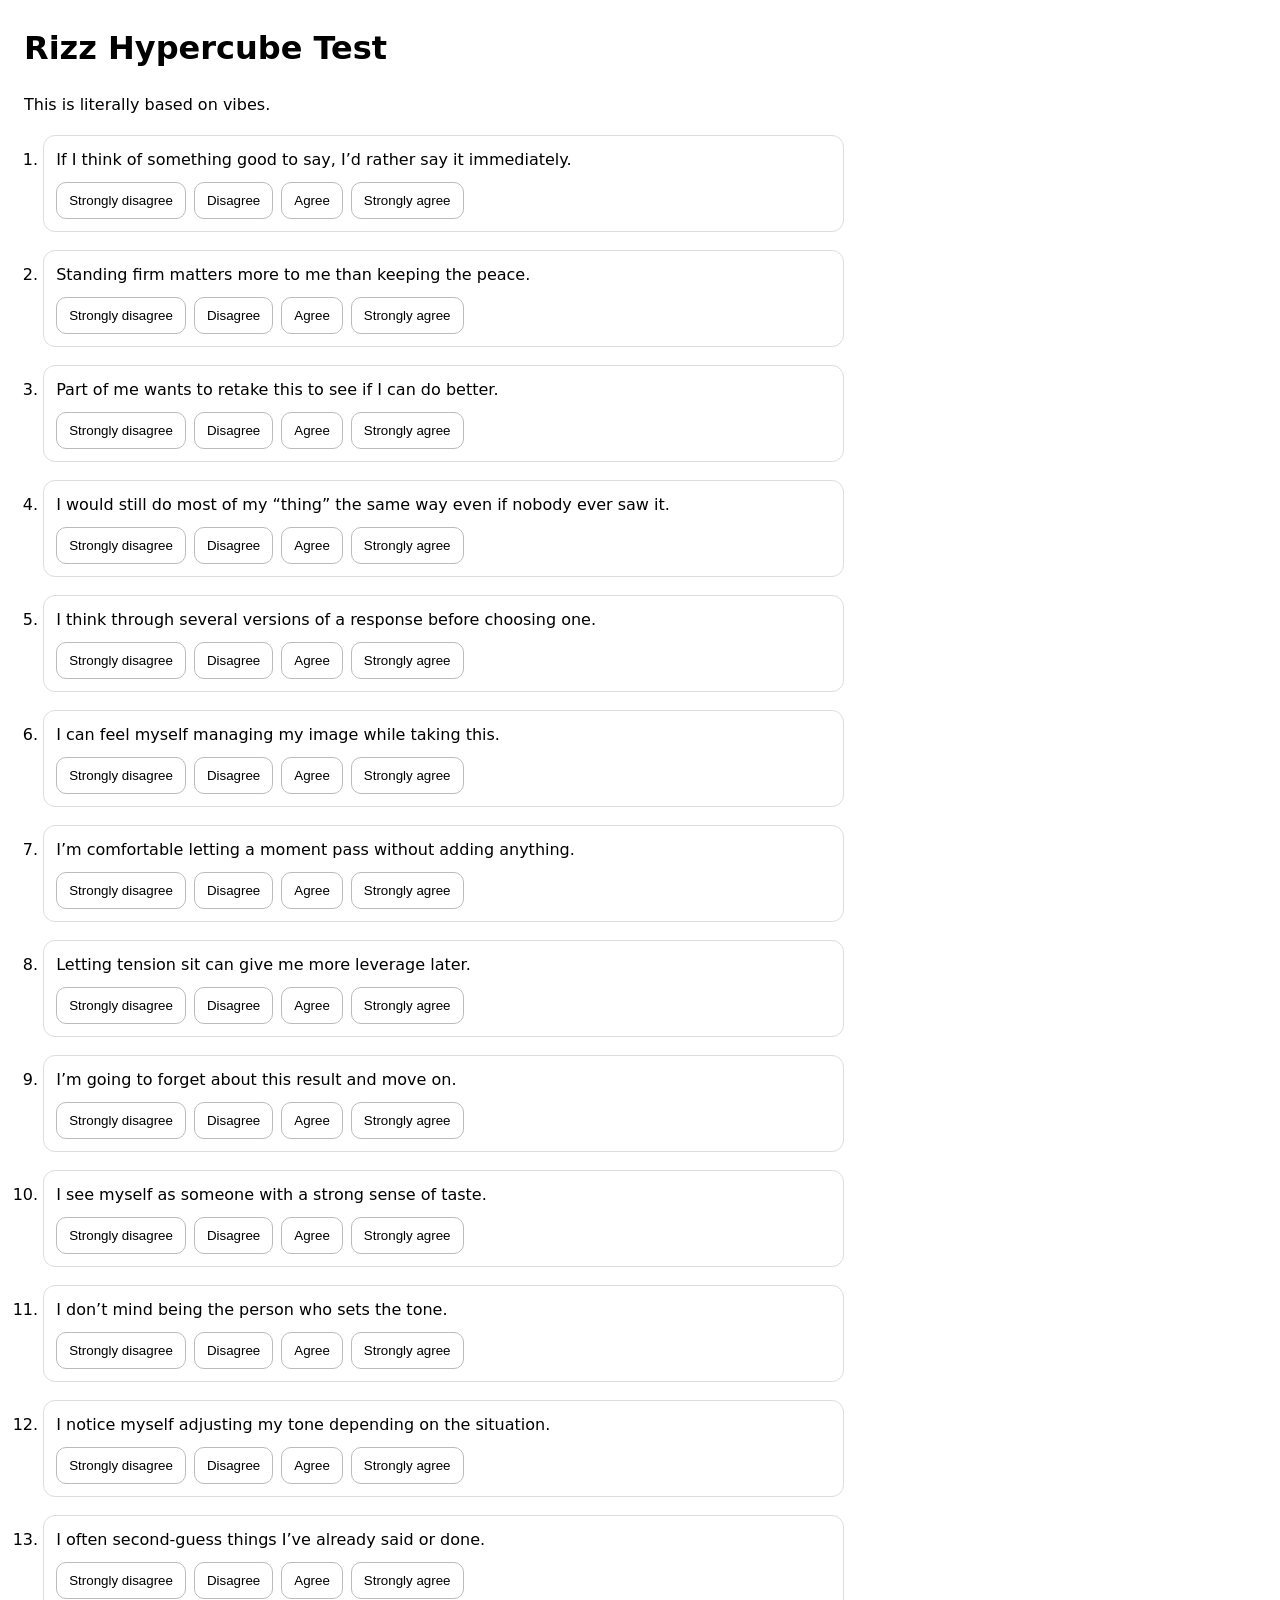
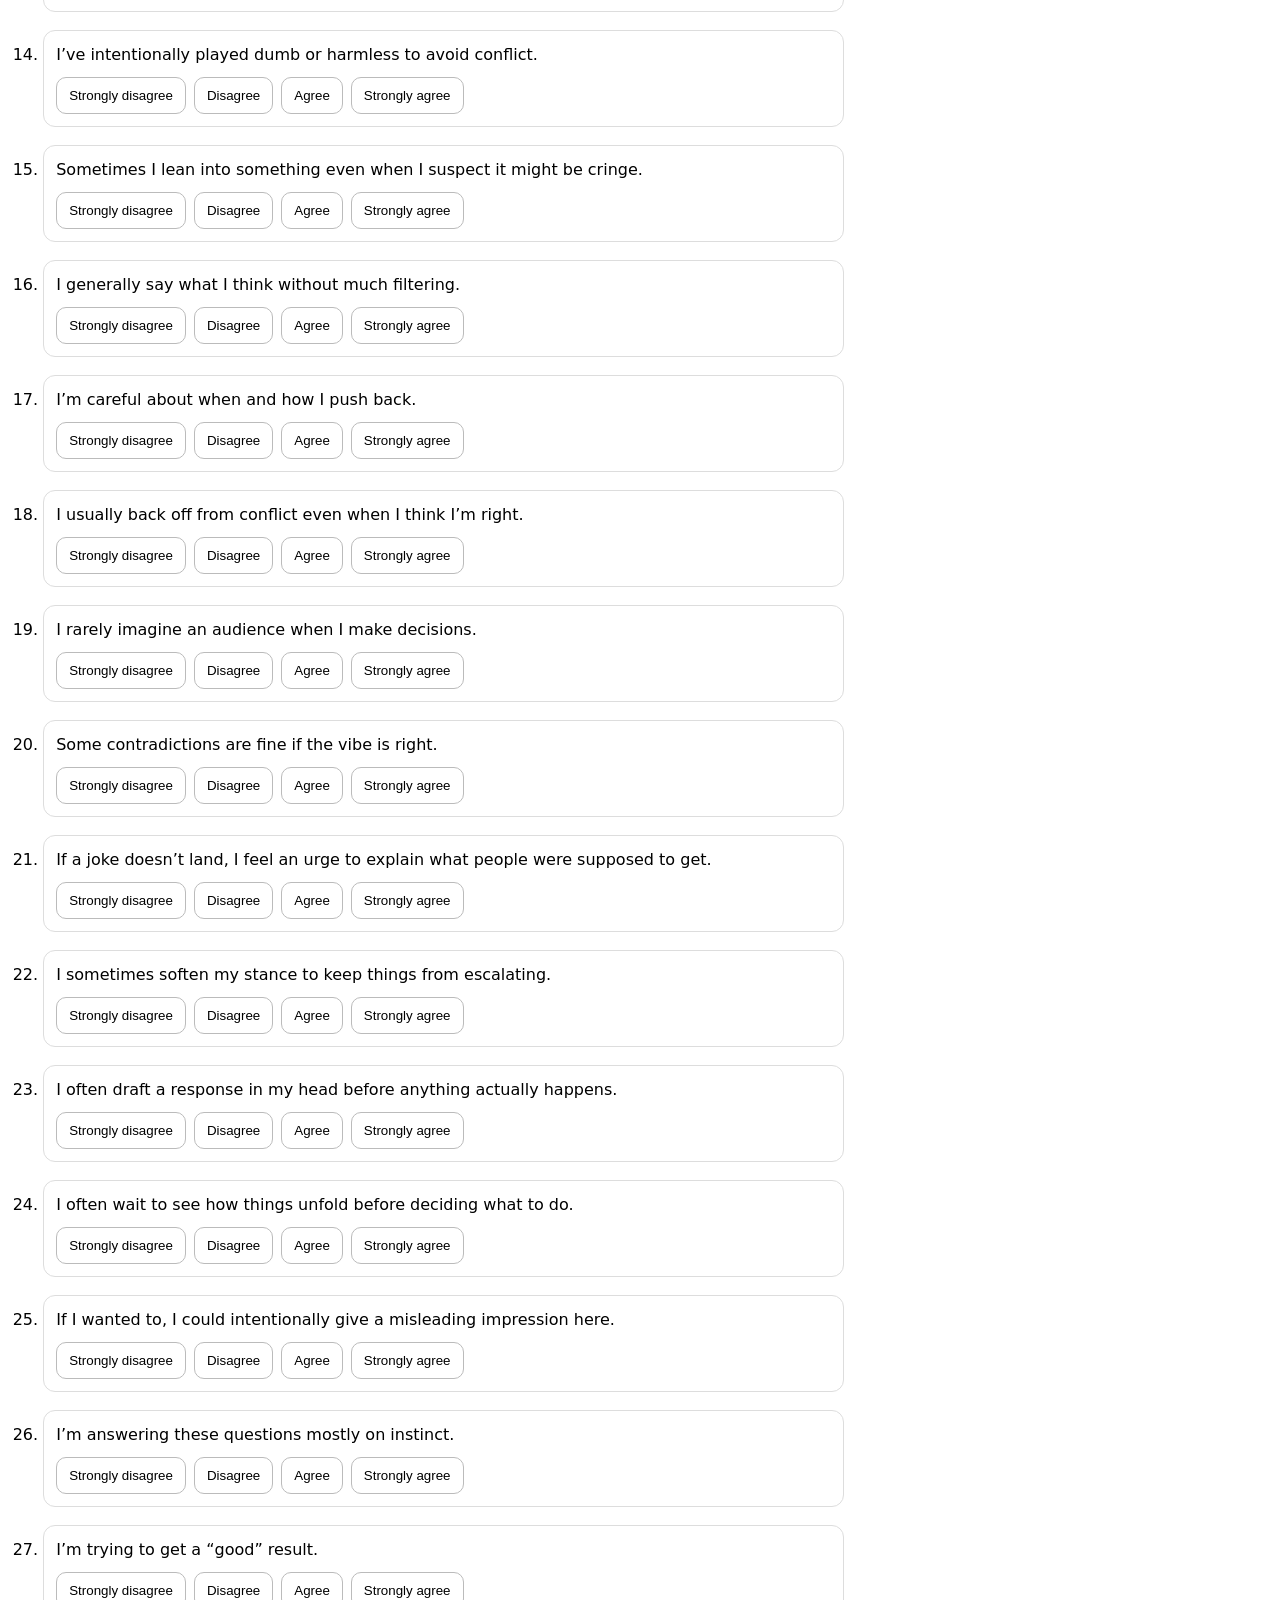
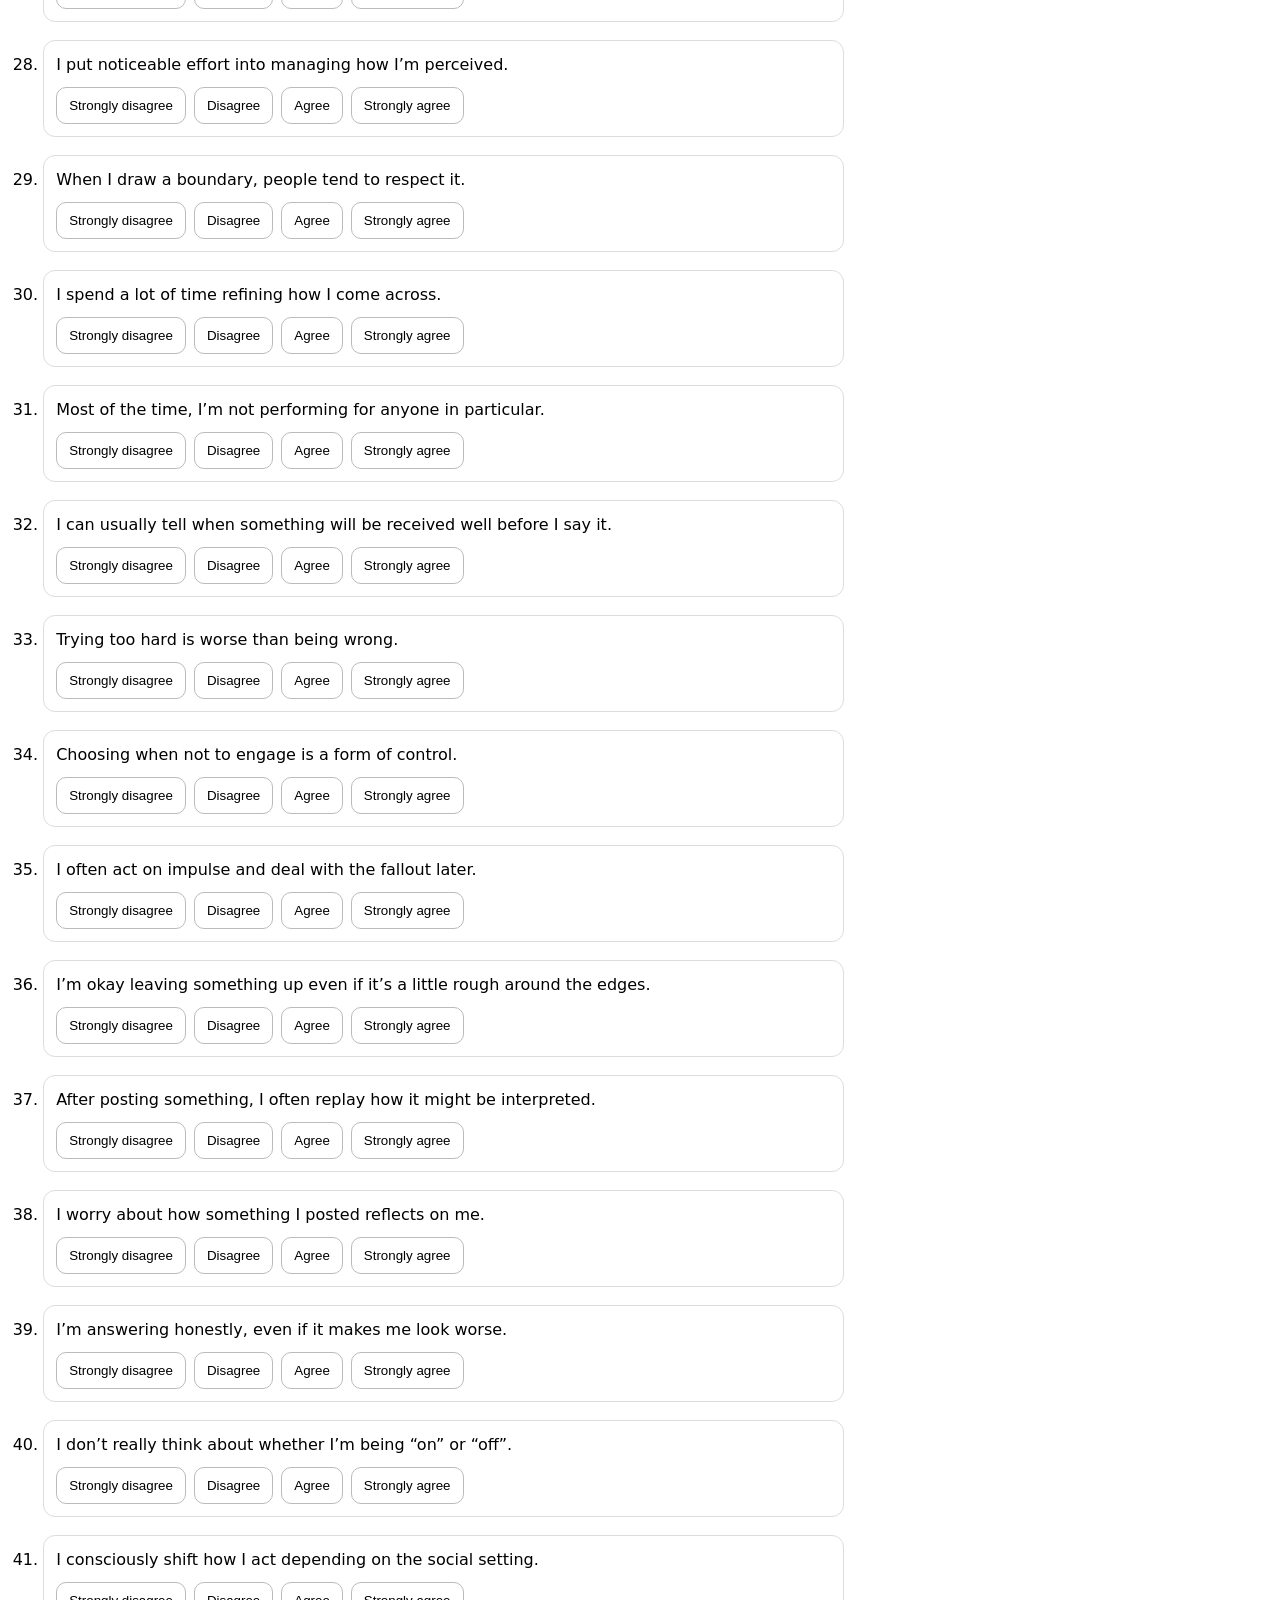
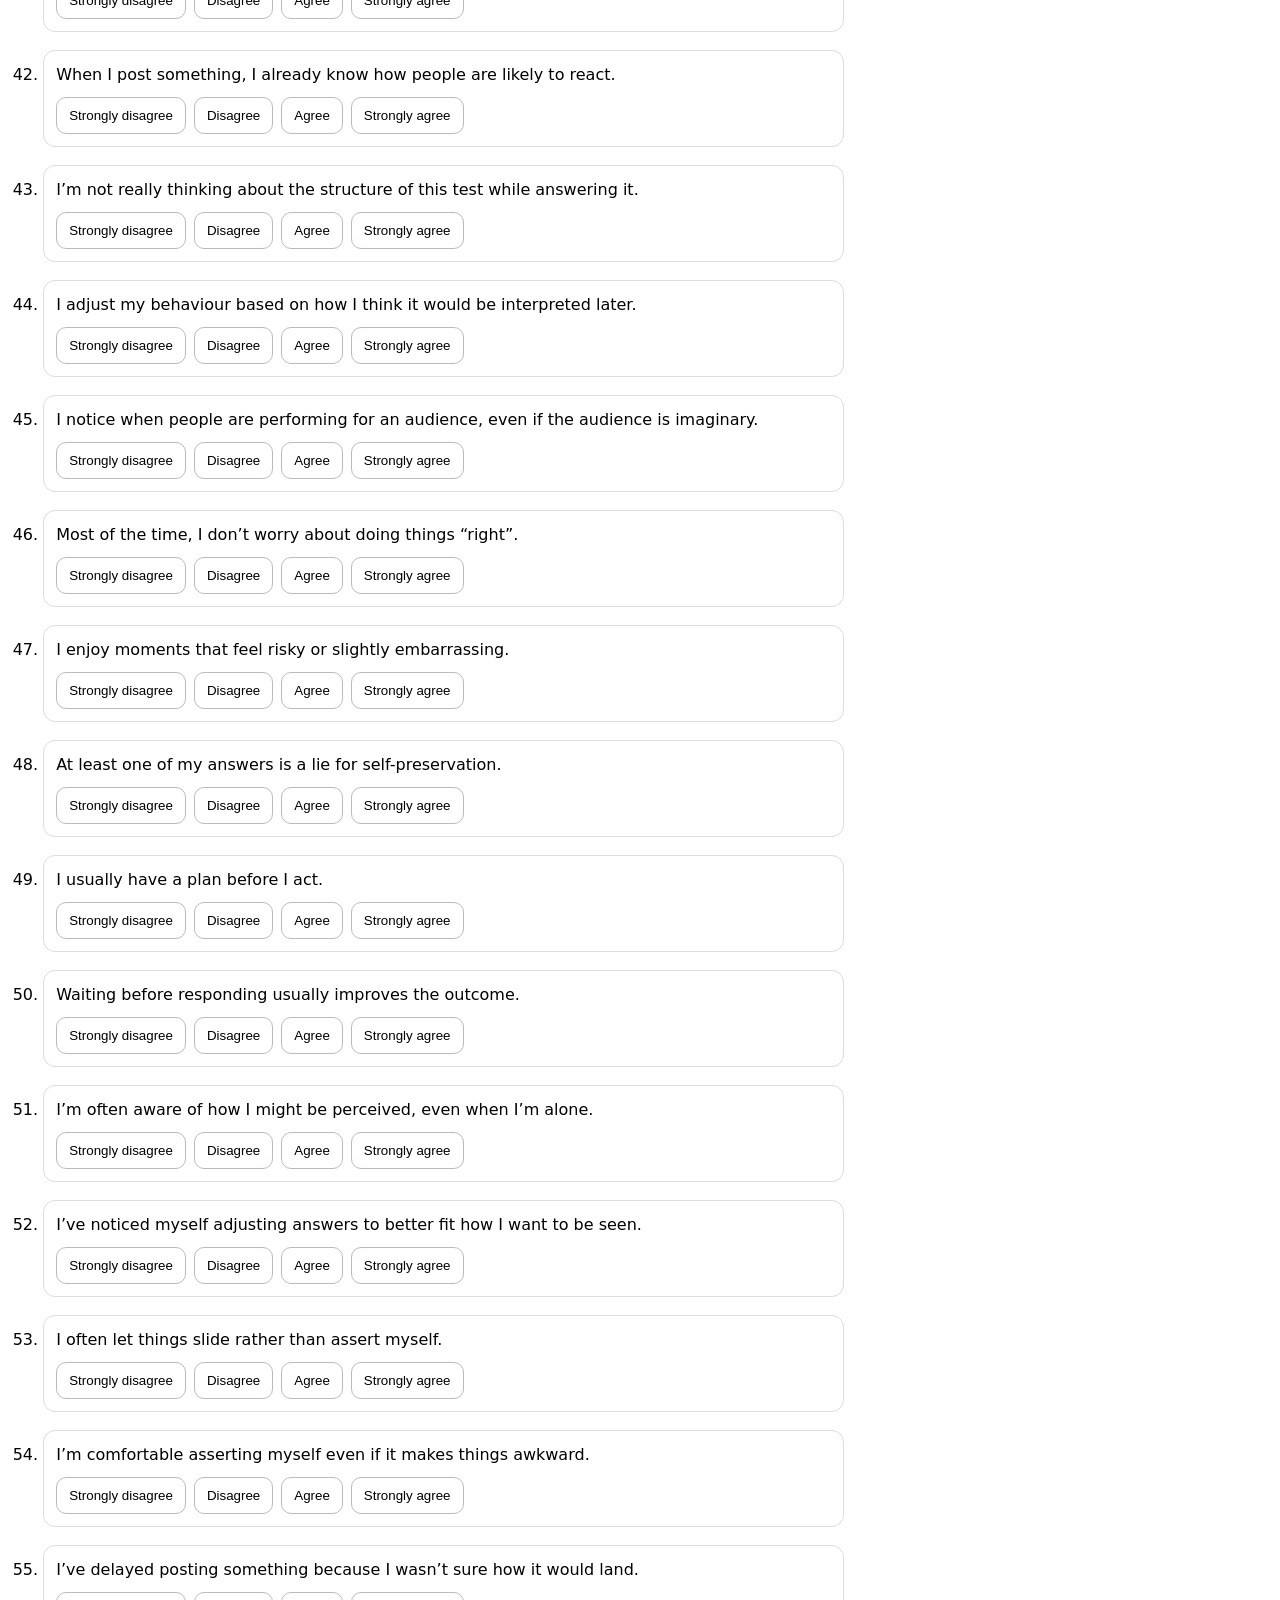
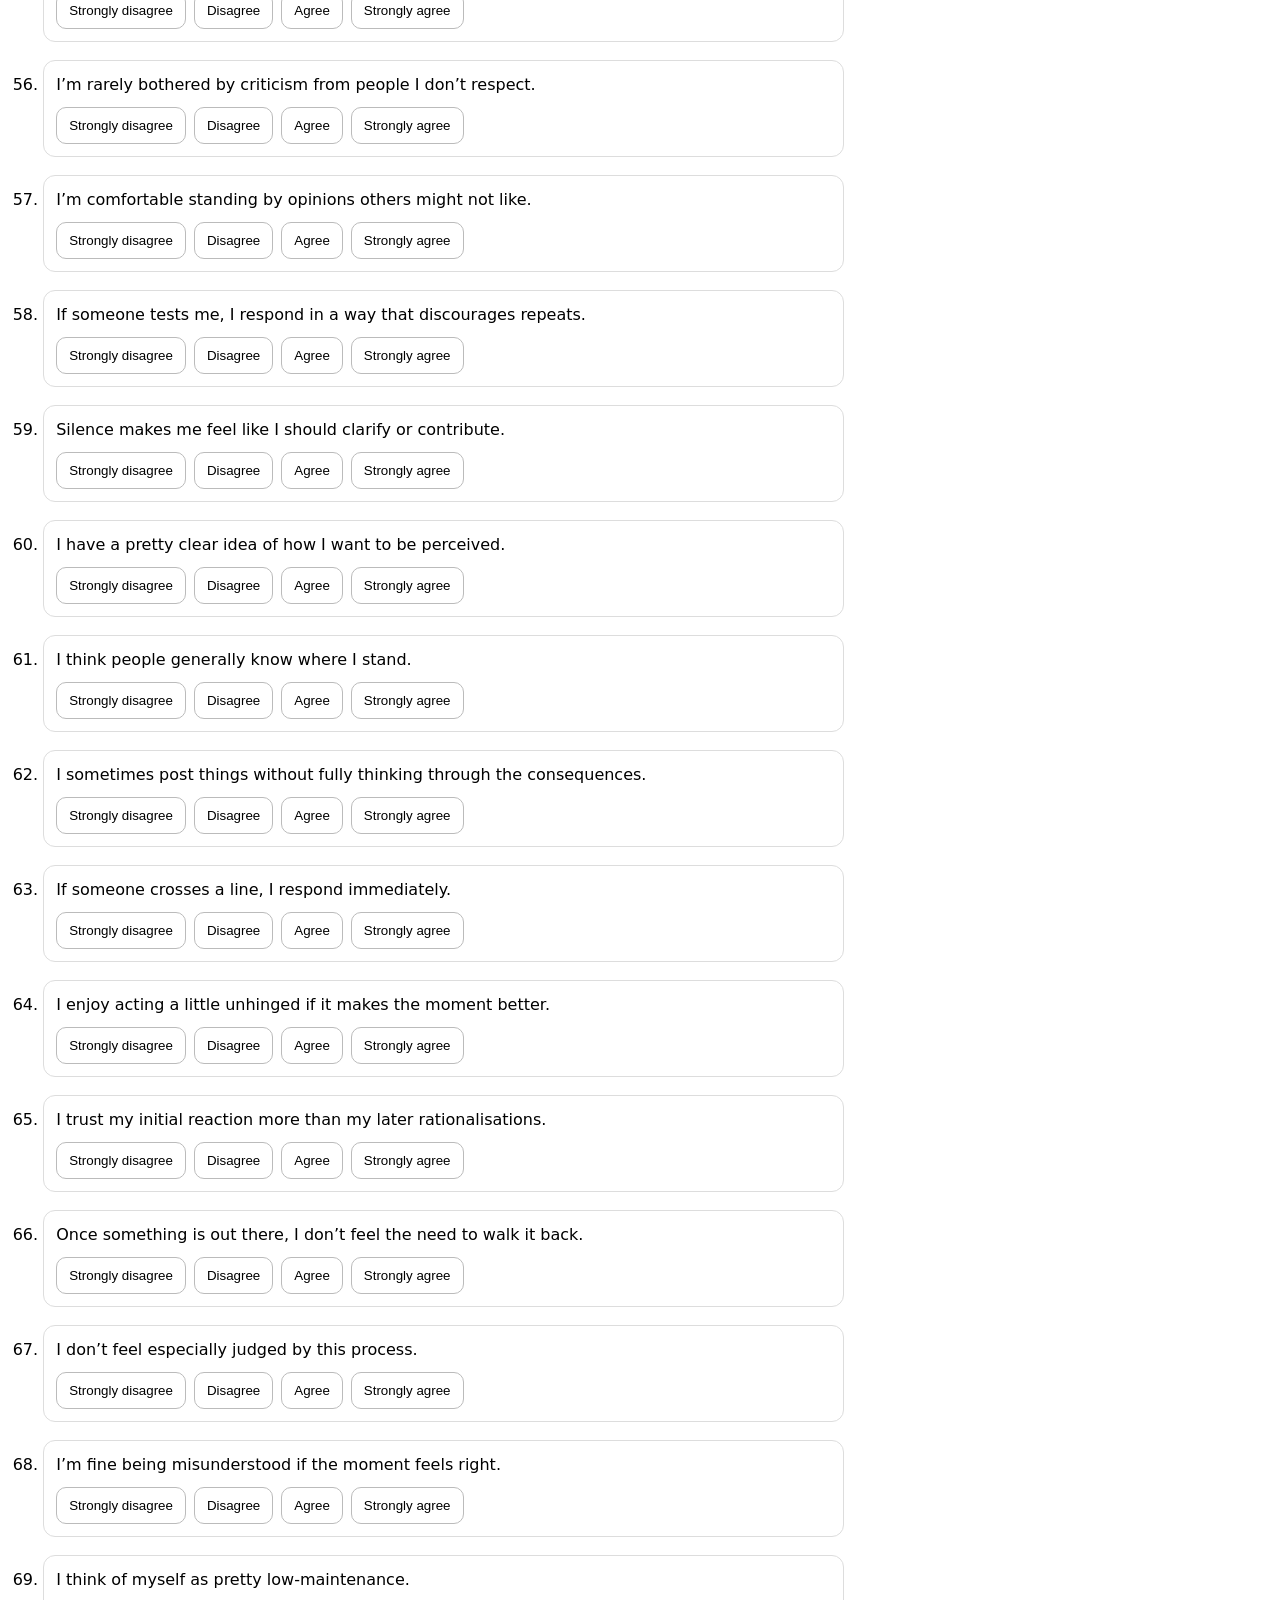
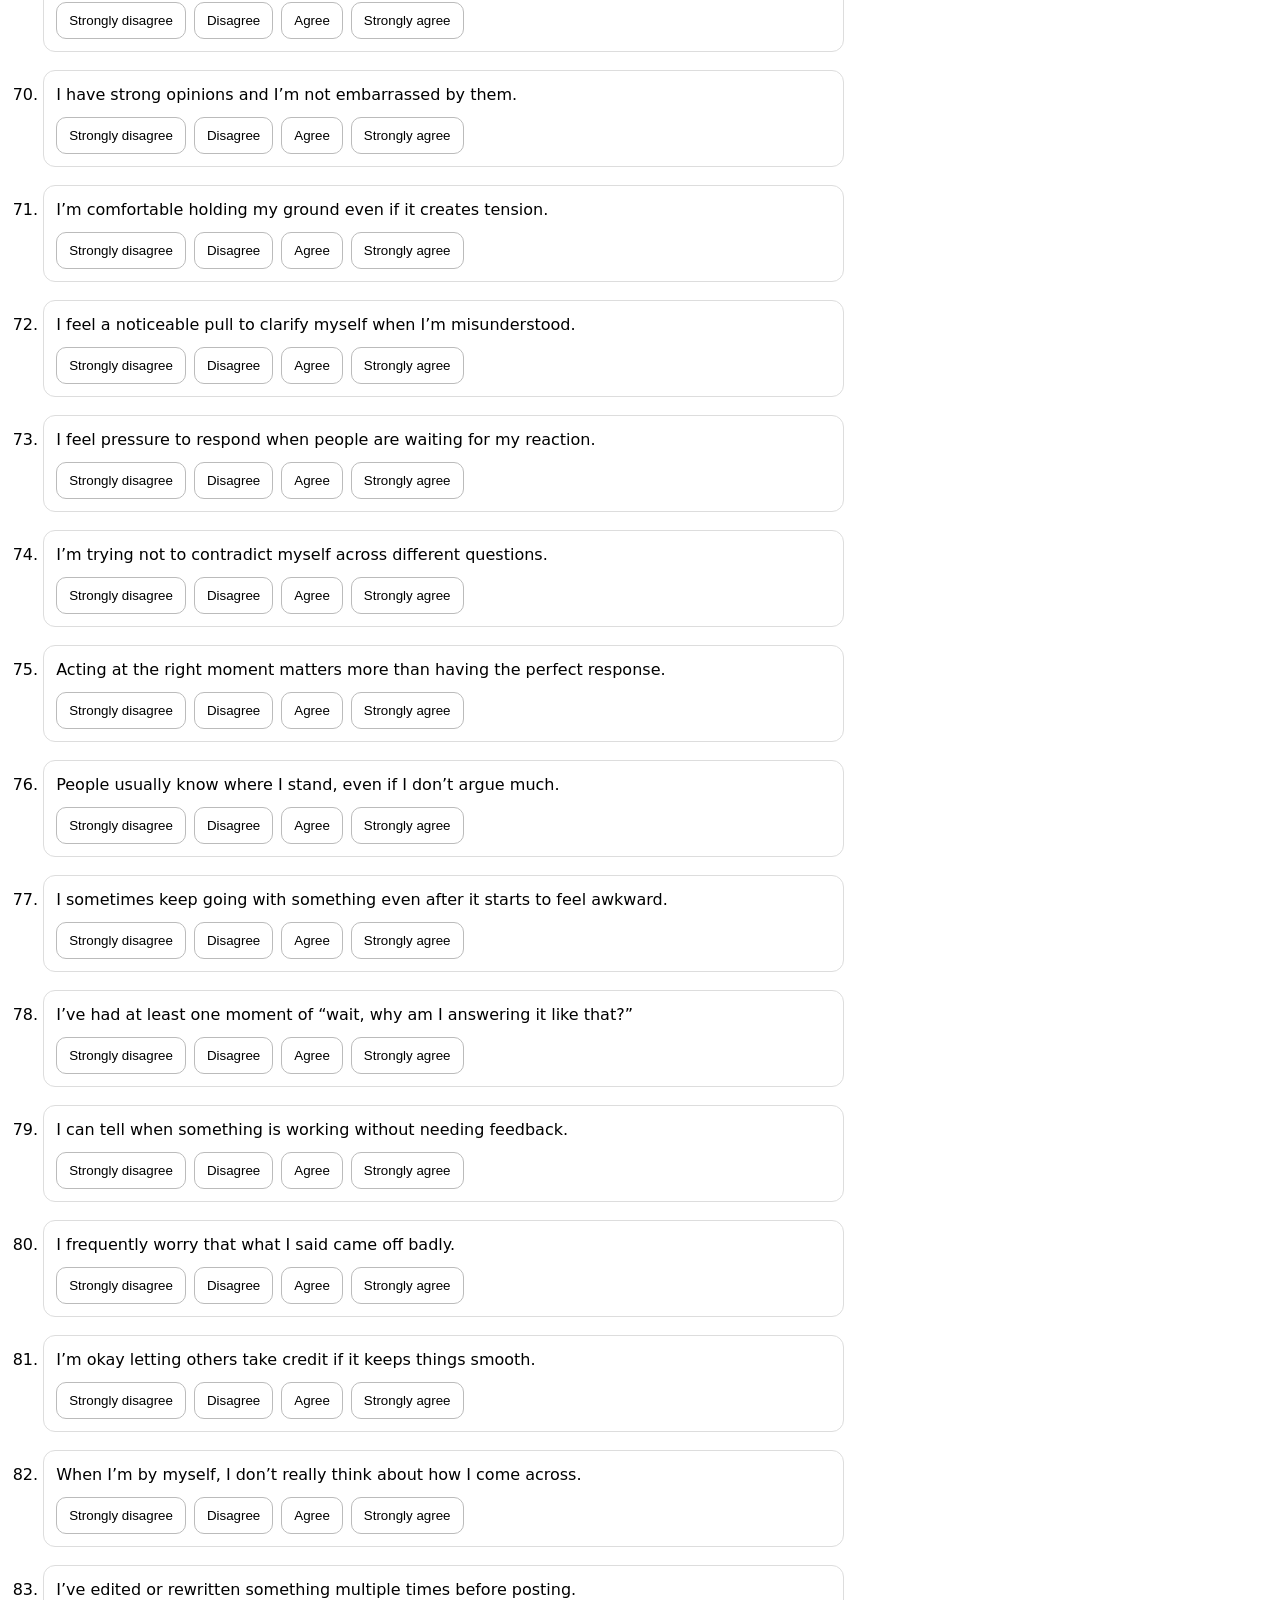
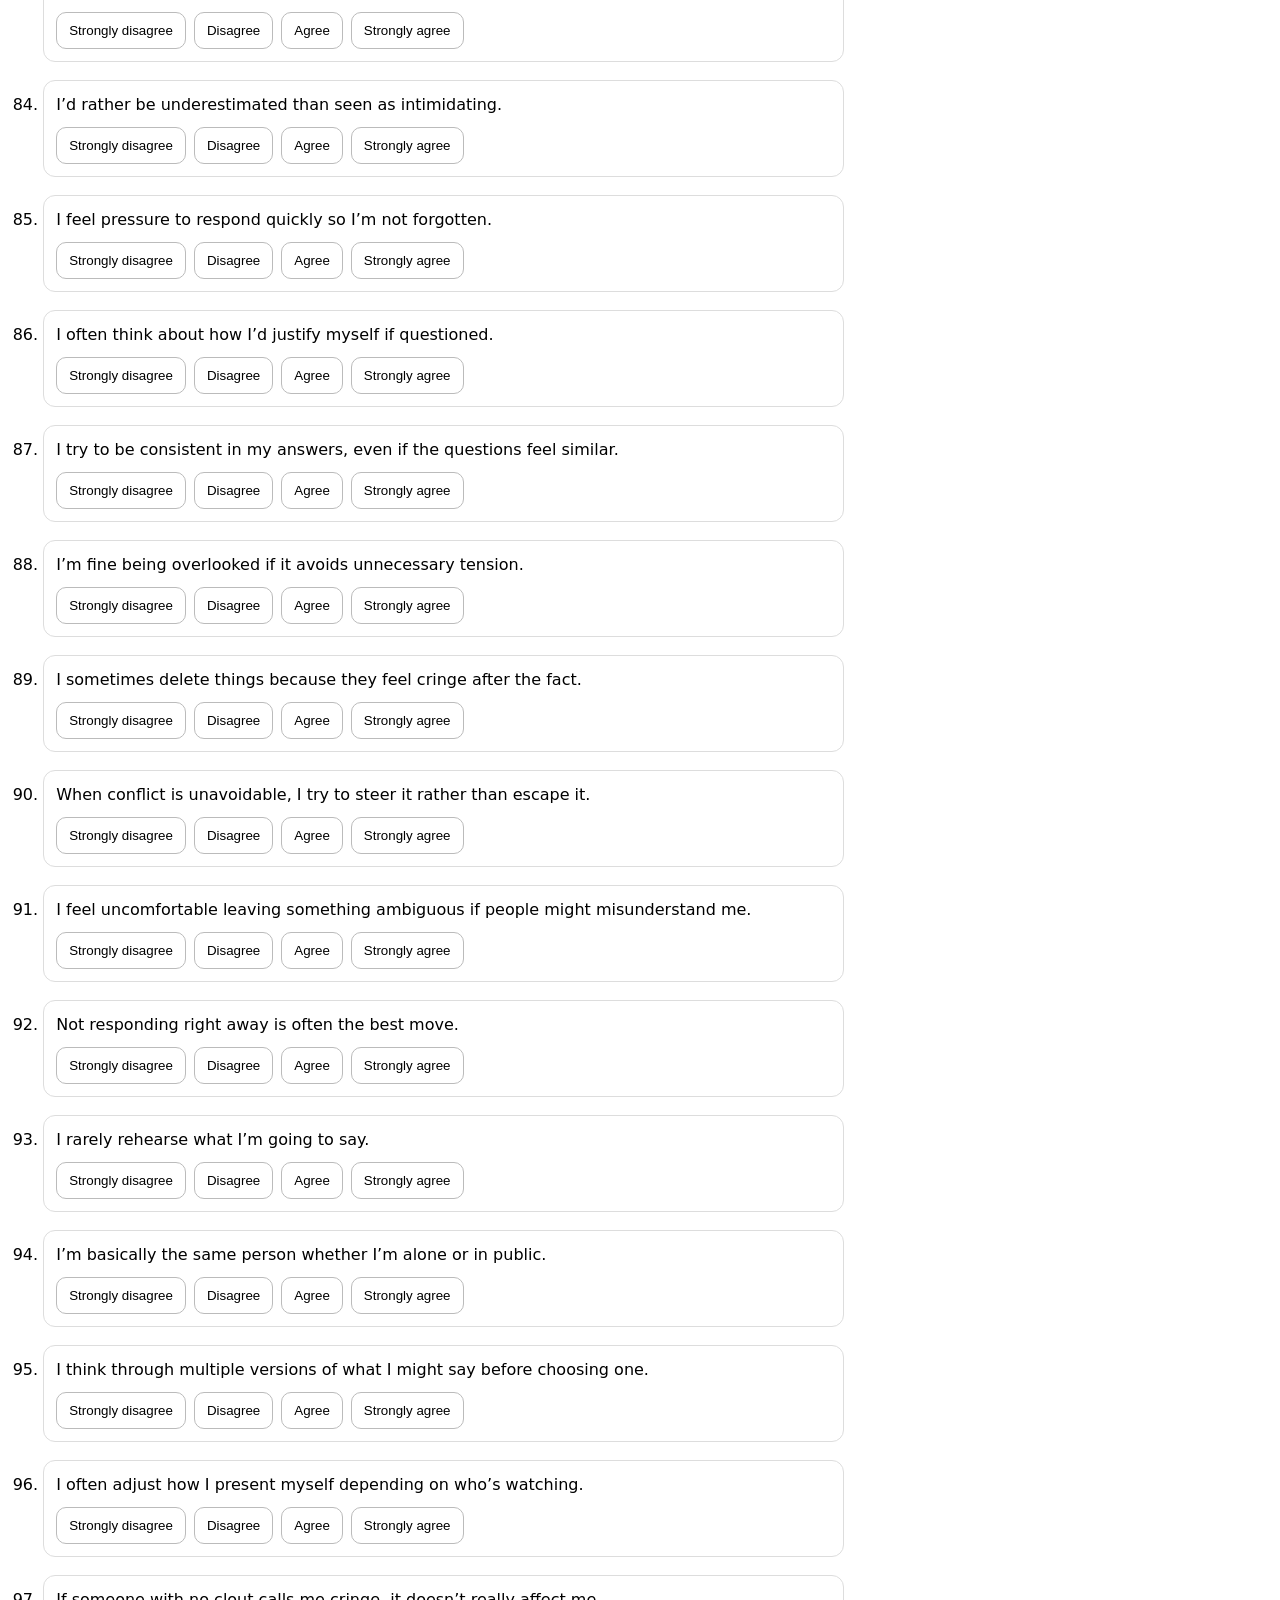
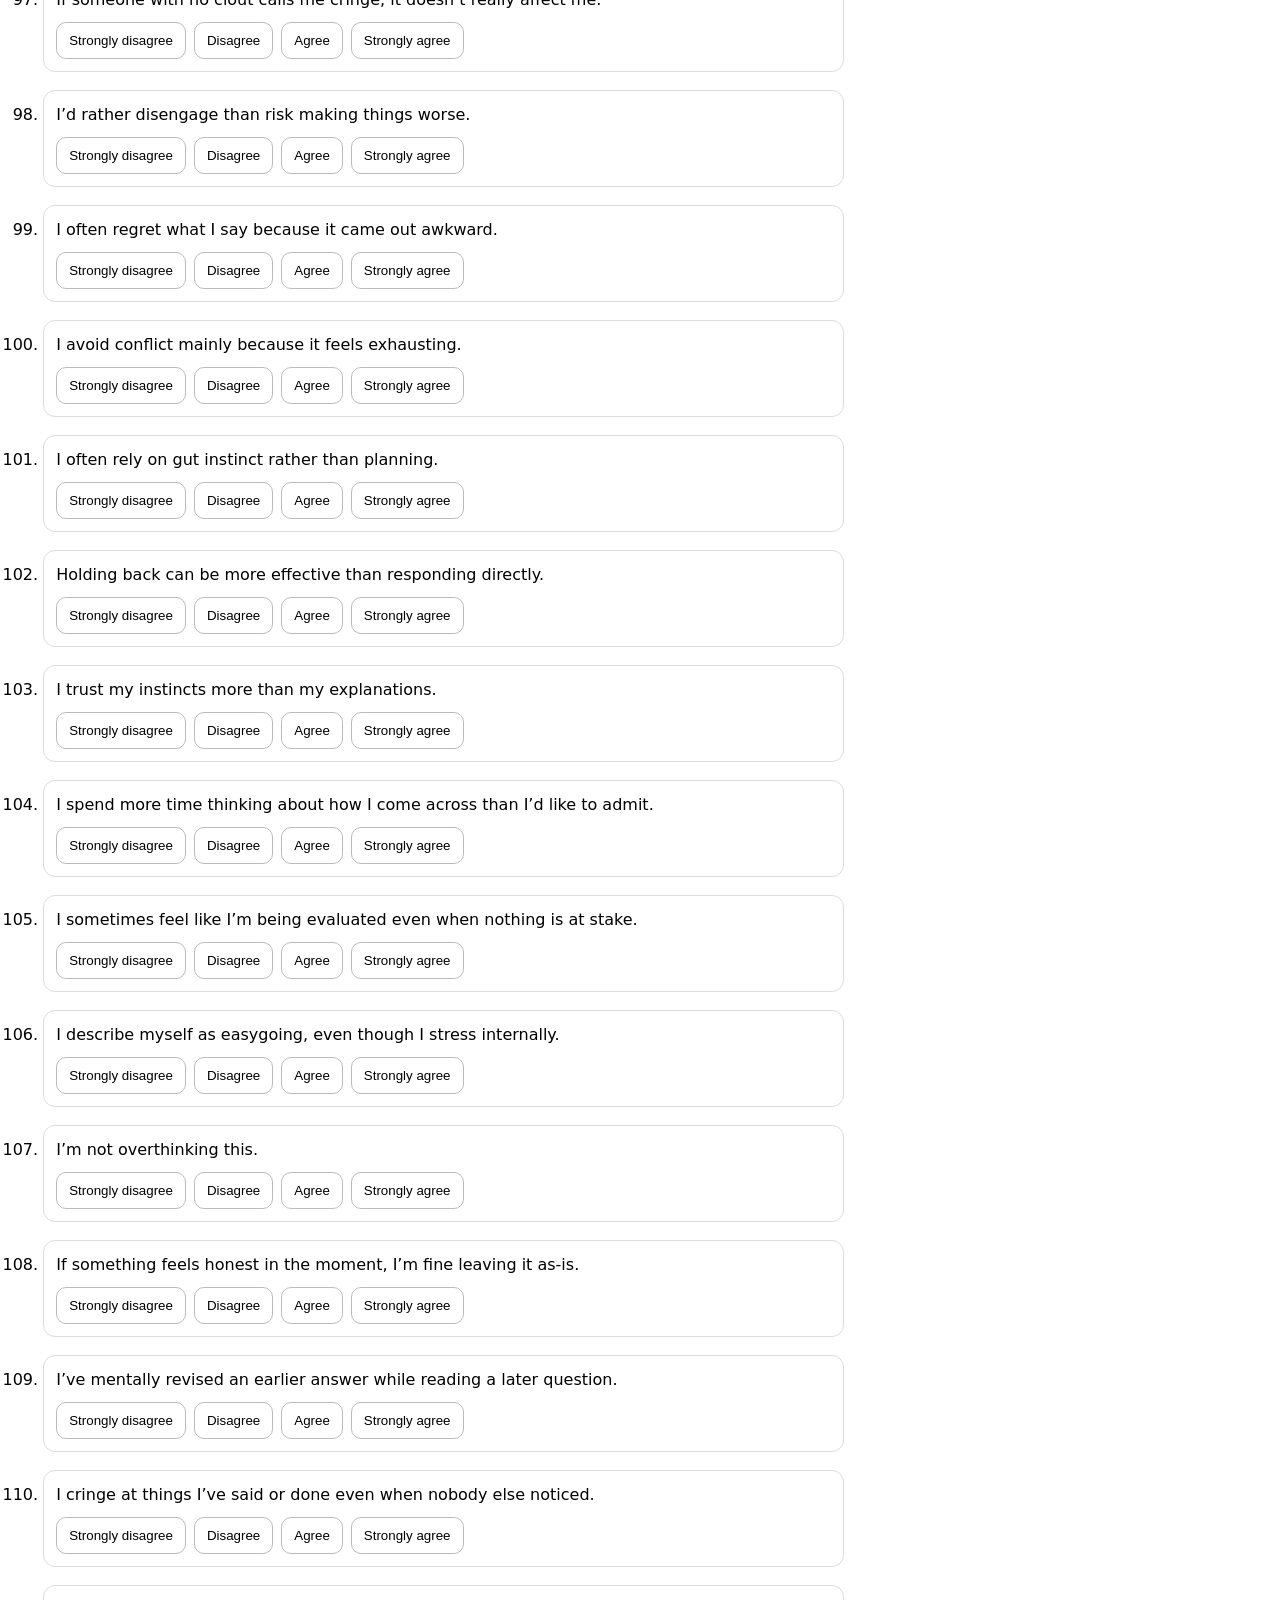
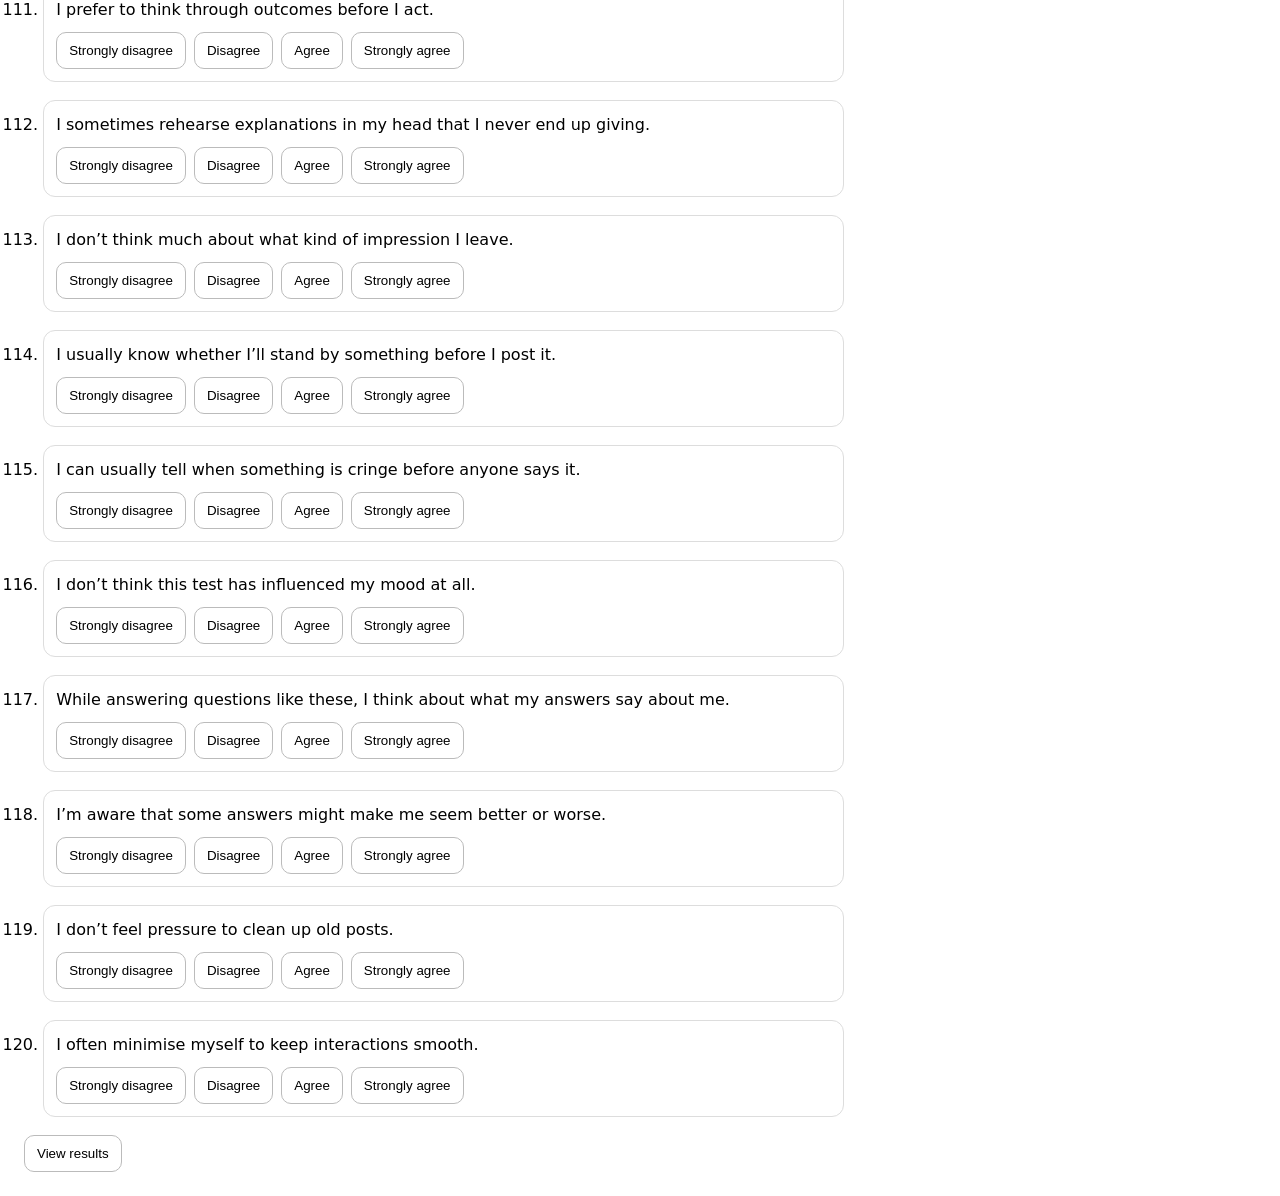
==== commit c168216d: "Add favicon and OG card Signed-off-by: Elizabeth Kiara Regina Ashford <elizabeth.jennifer.myers@gmai" ====
--- a/index.html
+++ b/index.html
@@ -1,9 +1,19 @@
 <!DOCTYPE html>
 <html lang="en-GB">
 <head>
-  <meta charset="utf-8" />
-  <meta name="viewport" content="width=device-width, initial-scale=1" />
+  <meta charset="utf-8">
+  <meta name="viewport" content="width=device-width, initial-scale=1">
+  <meta property="og:title" content="Rizz Hypercube Assessment">
+  <meta property="og:description" content="A scientifically irresponsible 5D rizz alignment test. Aura not guaranteed.">
+  <meta property="og:image" content="https://elizafox.github.io/rizztest/og.png">
+  <meta property="og:url" content="https://elizafox.github.io/rizztest">
+  <meta property="og:type" content="website">
+  <meta name="twitter:card" content="summary_large_image">
+  <meta name="twitter:title" content="Rizz Hypercube Assessment">
+  <meta name="twitter:description" content="A scientifically irresponsible 5D rizz alignment test. Aura not guaranteed.">
+  <meta name="twitter:image" content="https://elizafox.github.io/rizztest/og.png">
   <link rel="stylesheet" href="style.css">
+  <link rel="icon" href="/favicon.svg" type="image/svg+xml">
   <title>Rizz Hypercube Test</title>
 </head>
 <body>
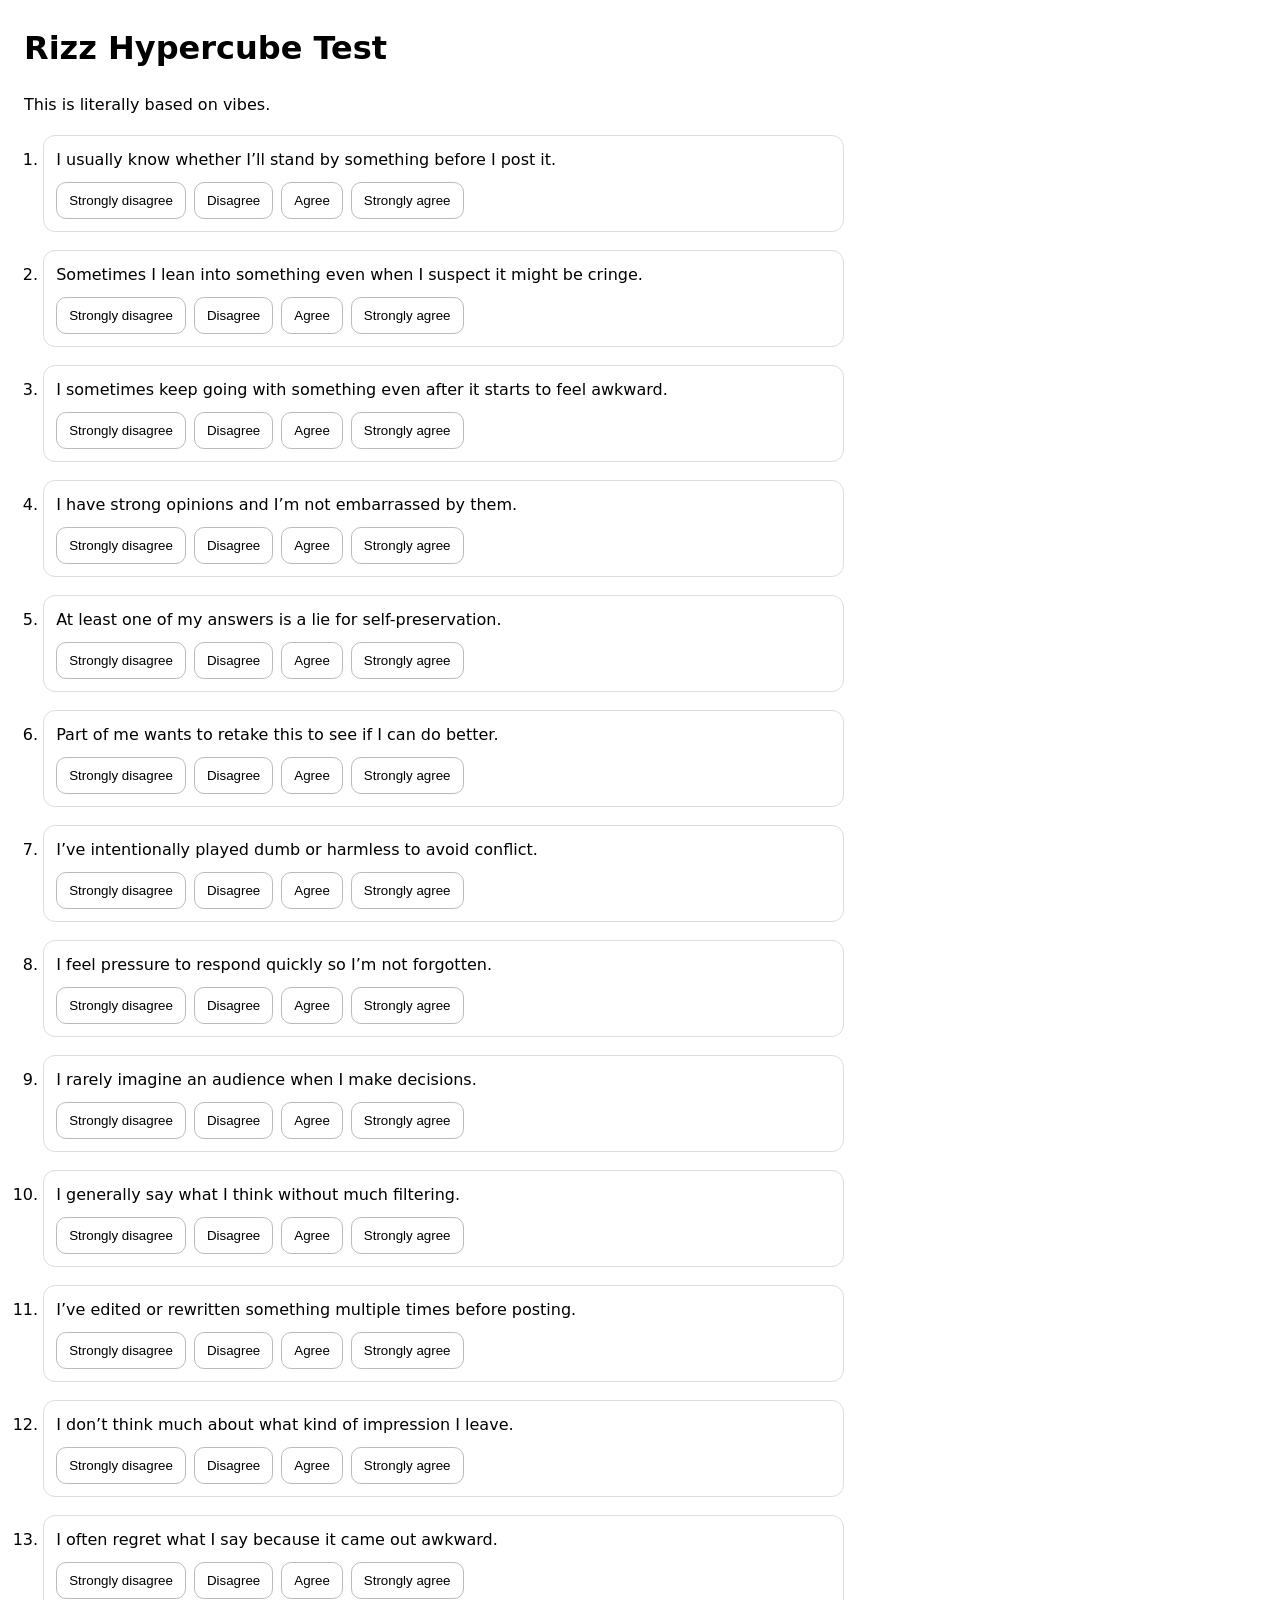
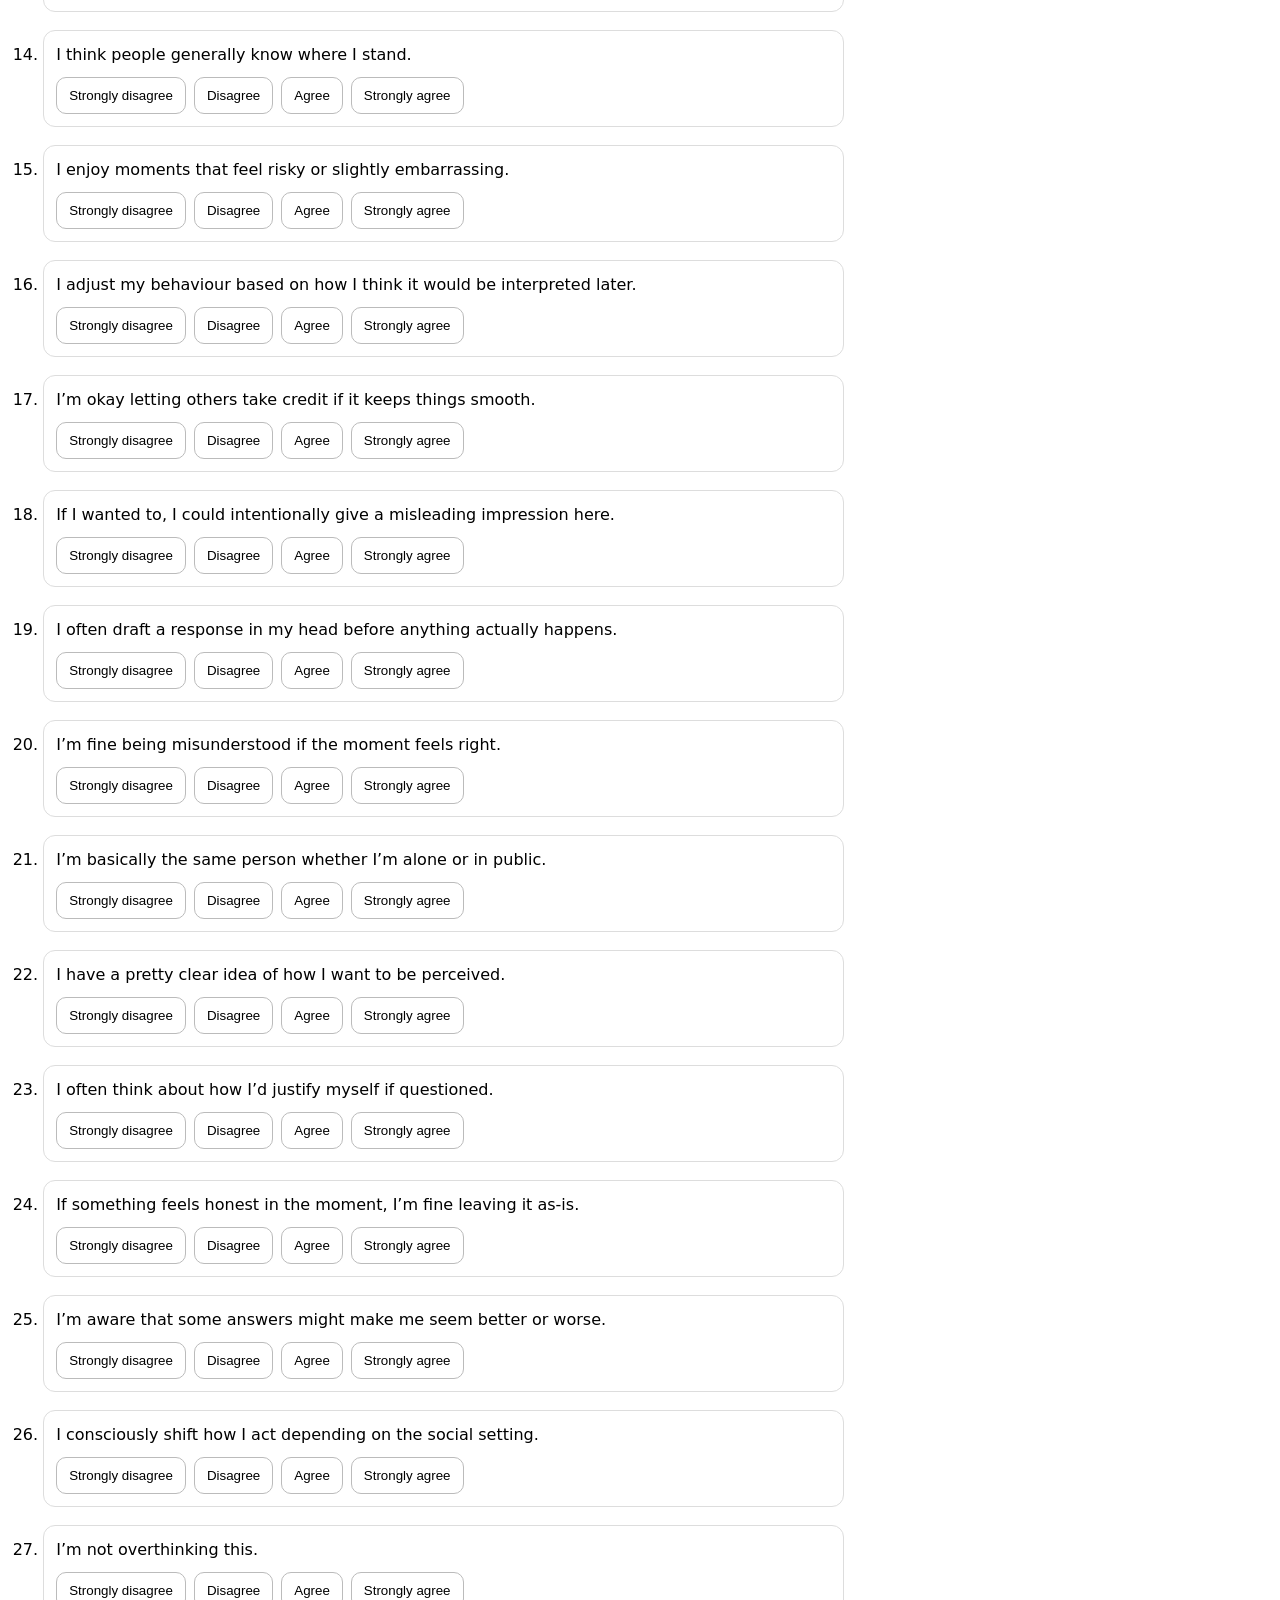
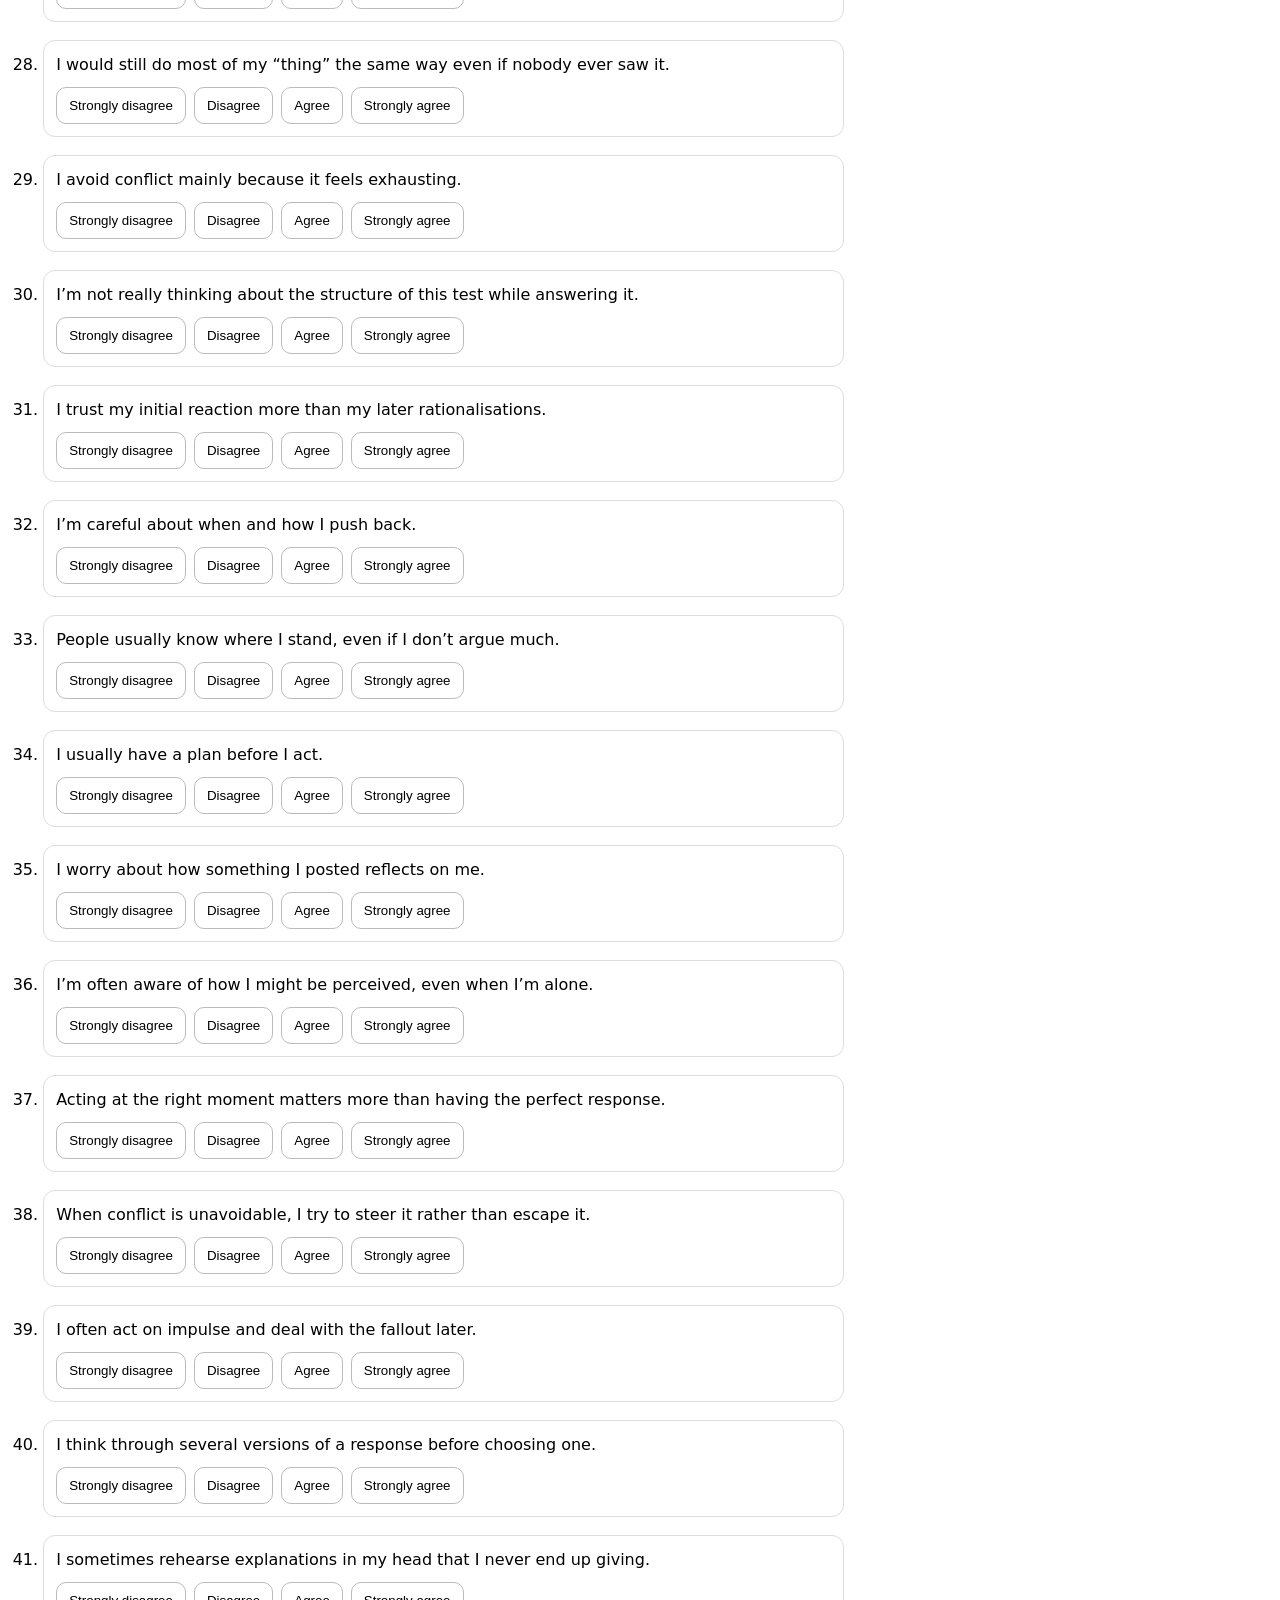
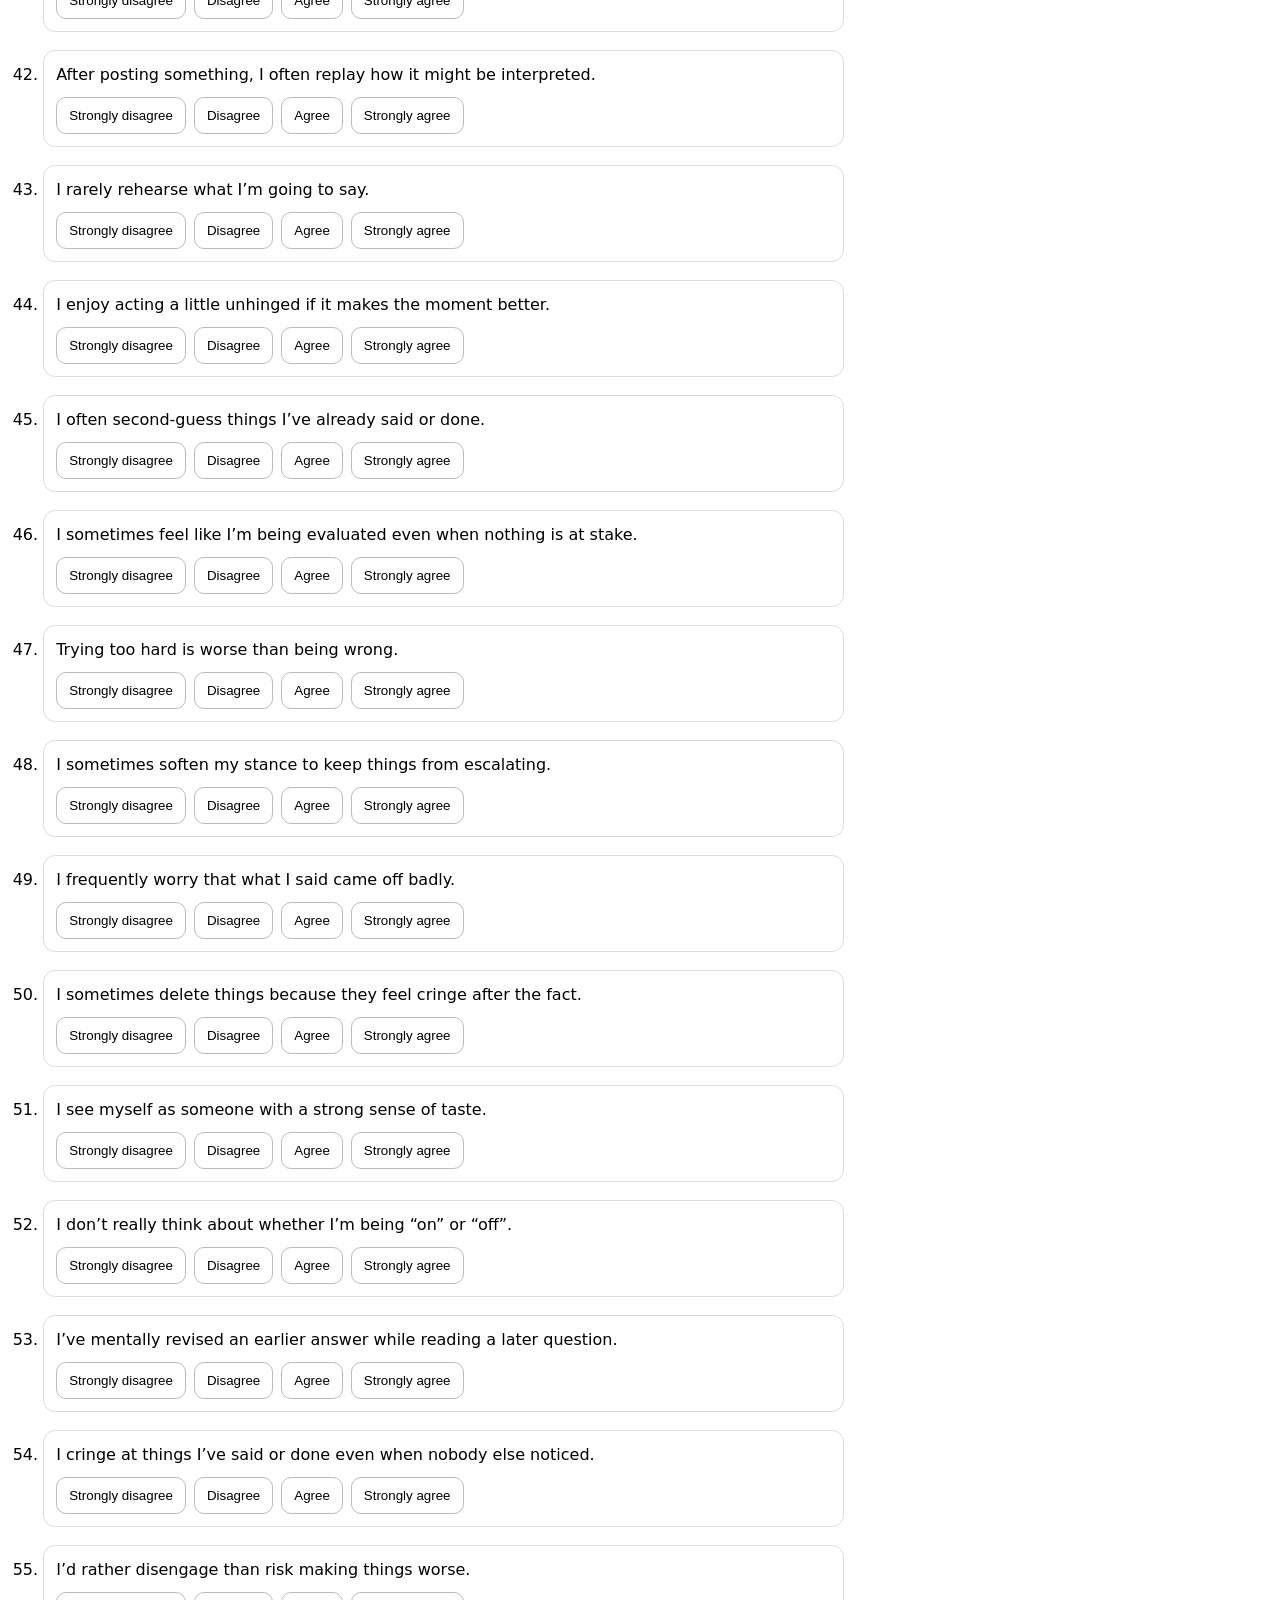
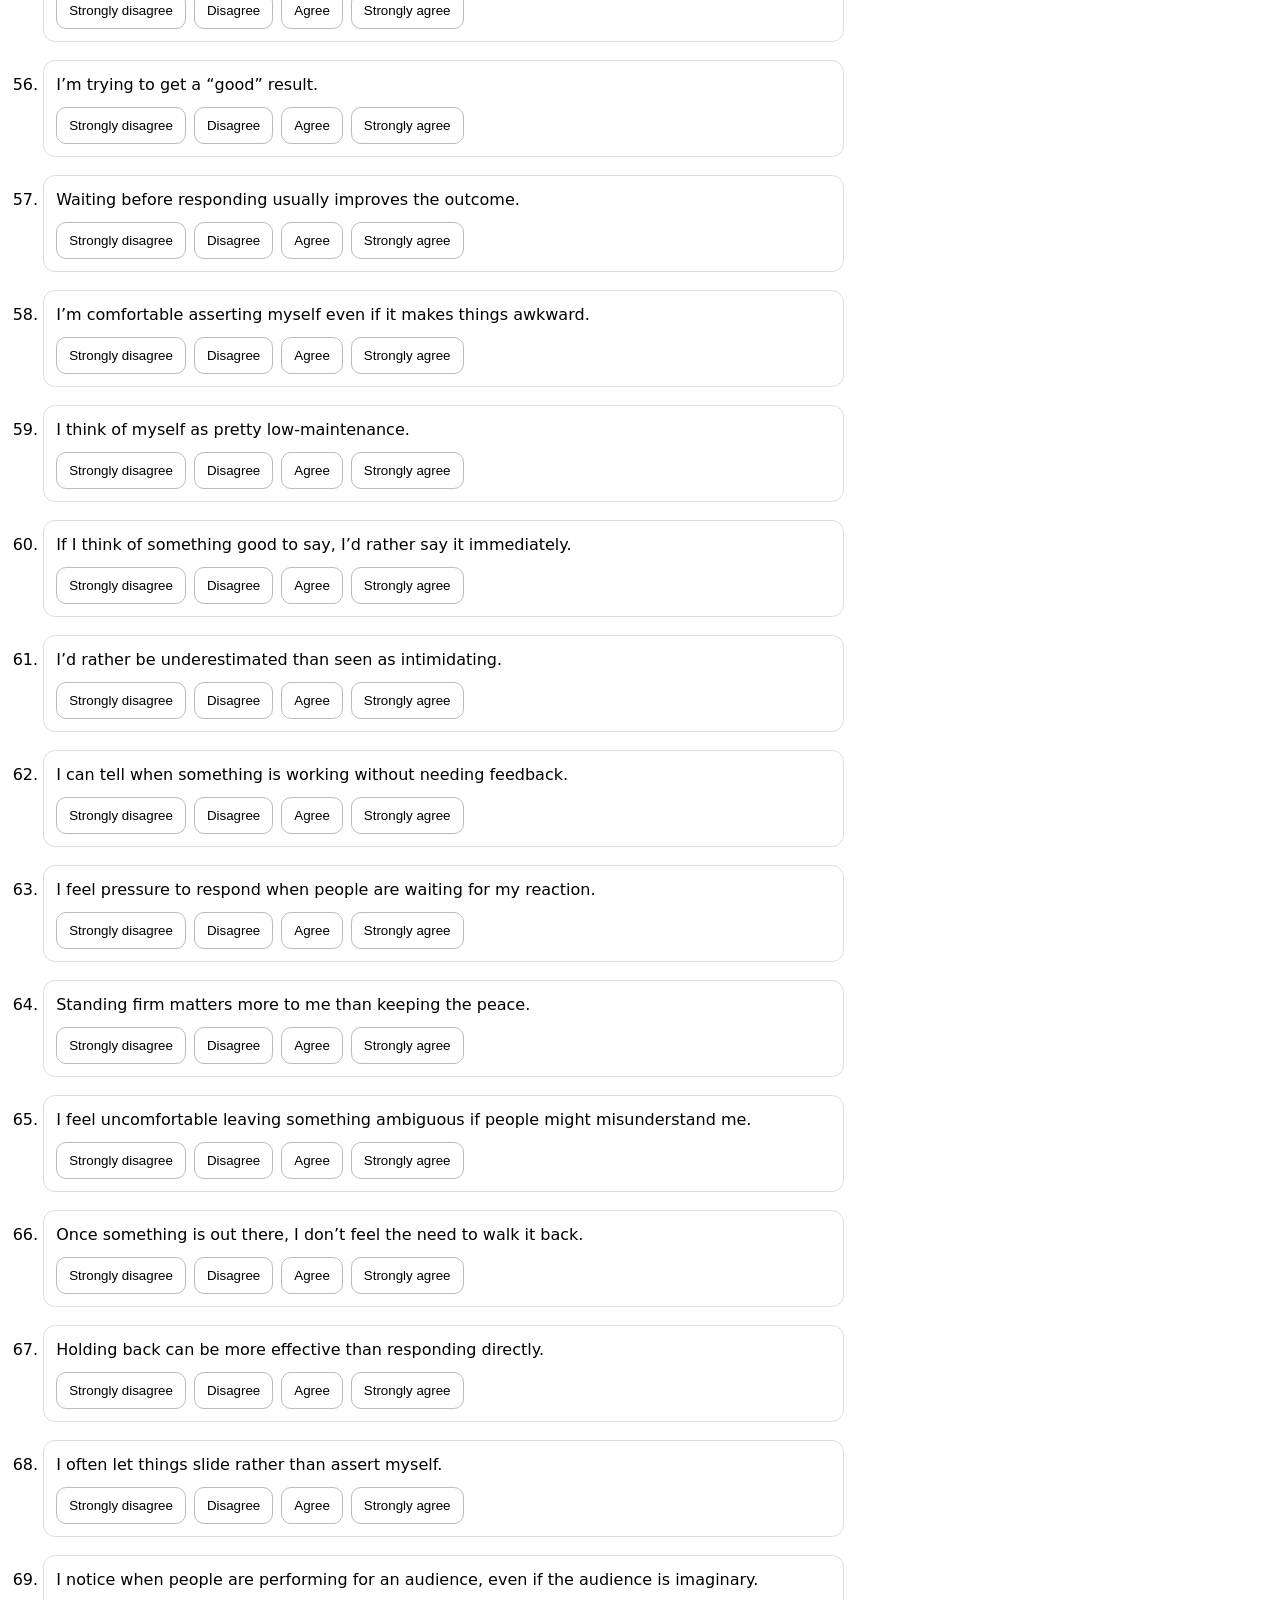
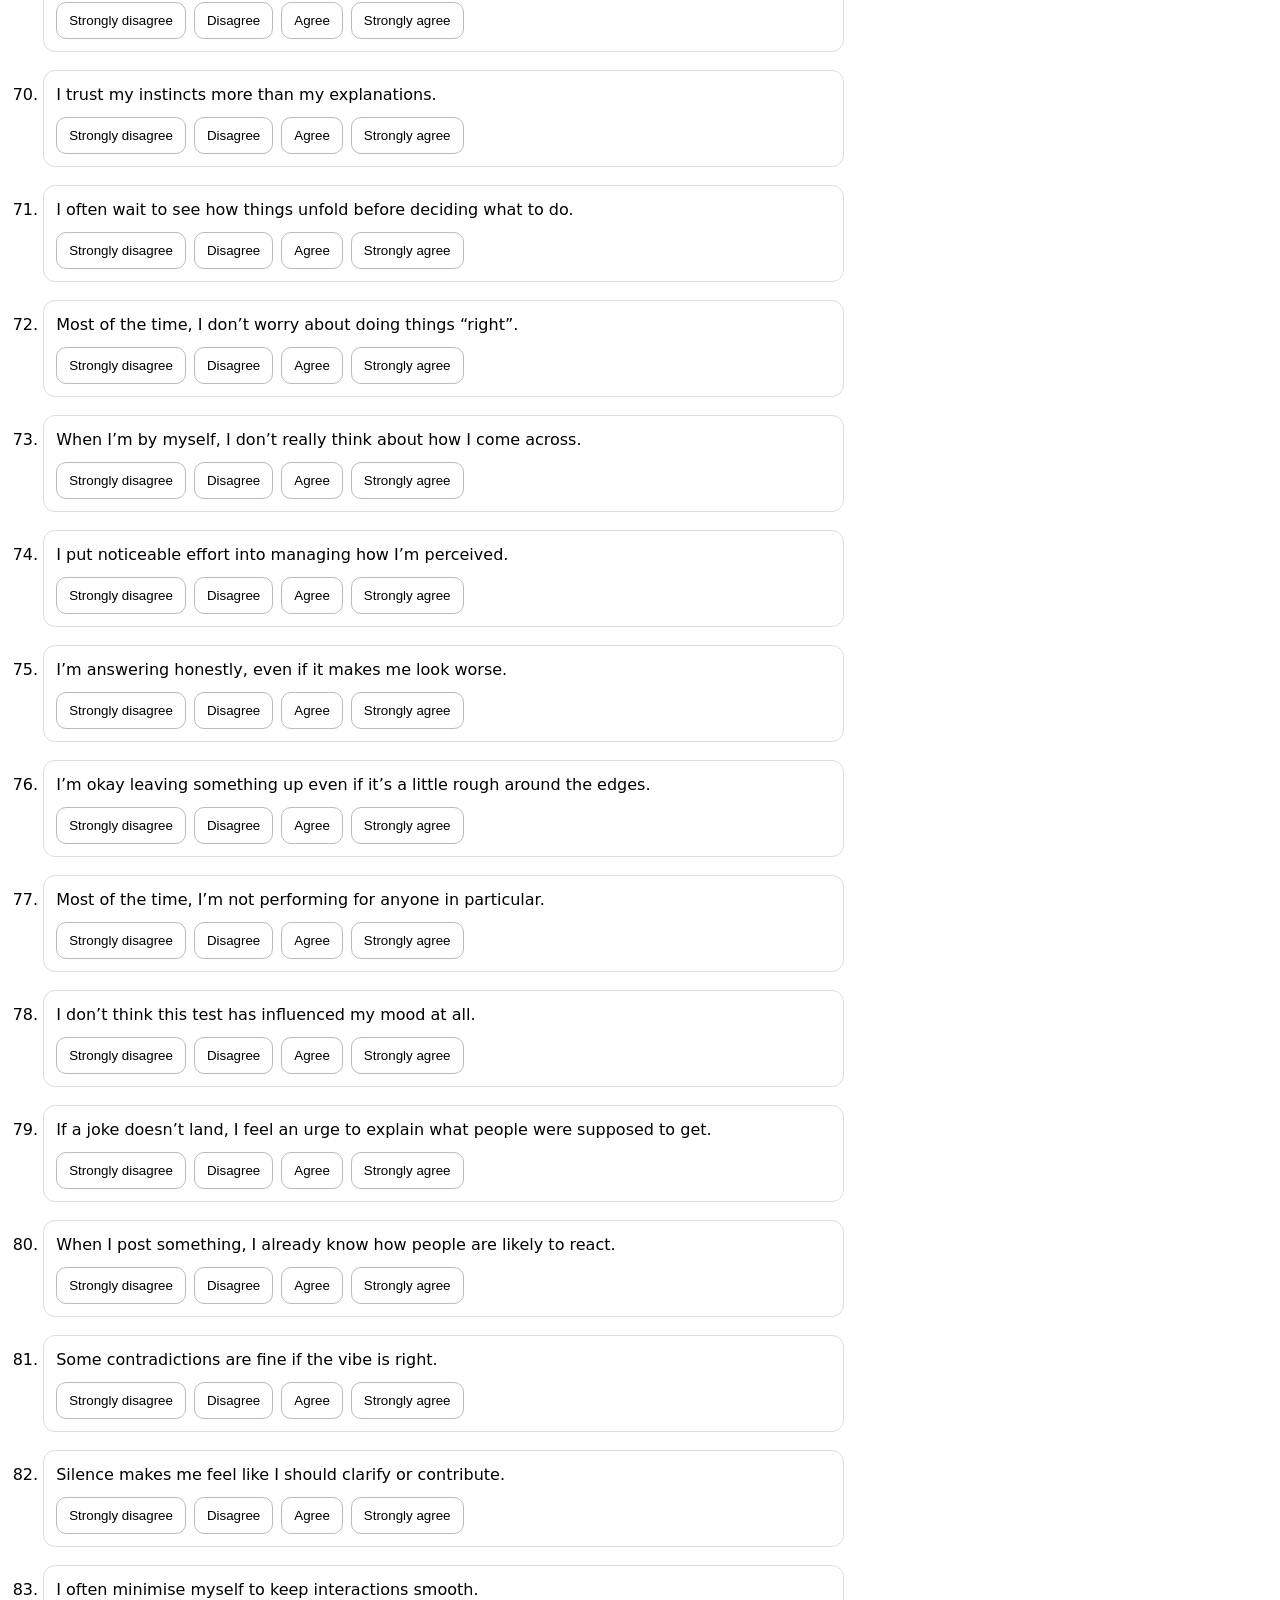
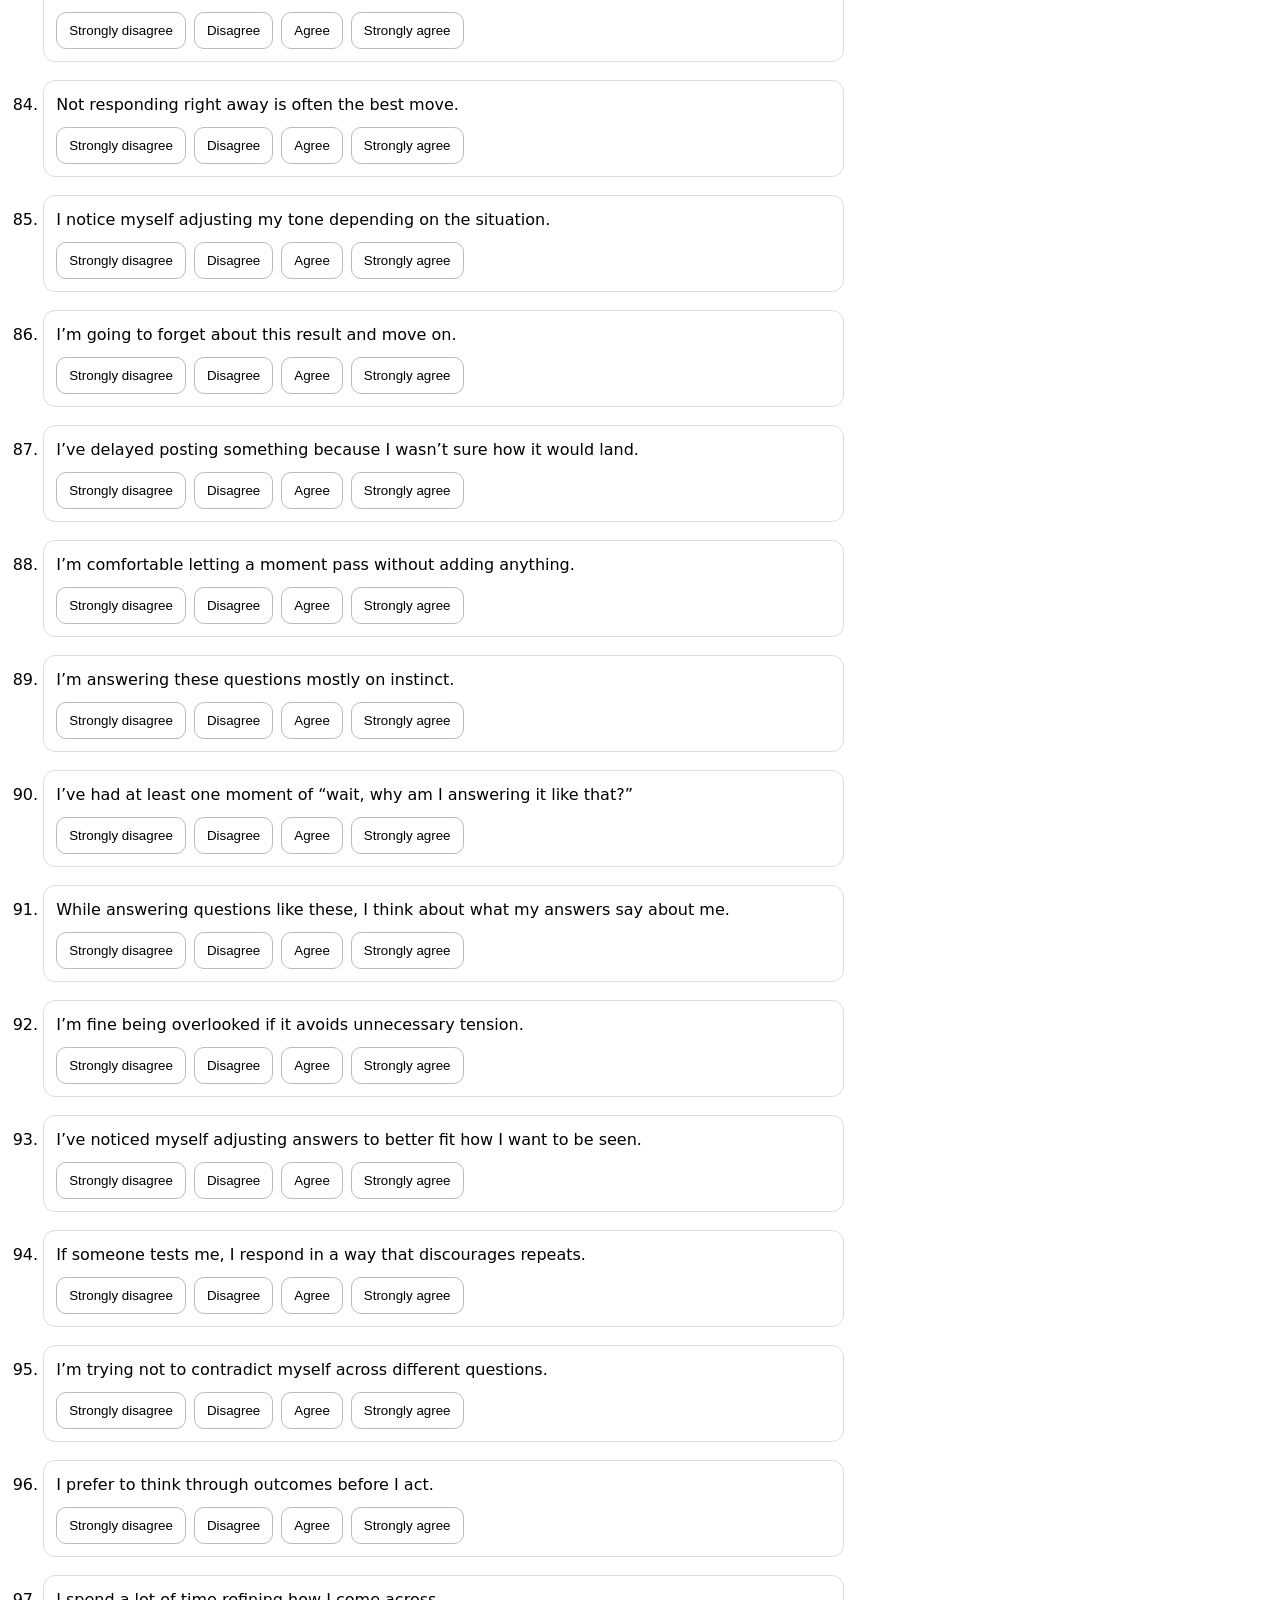
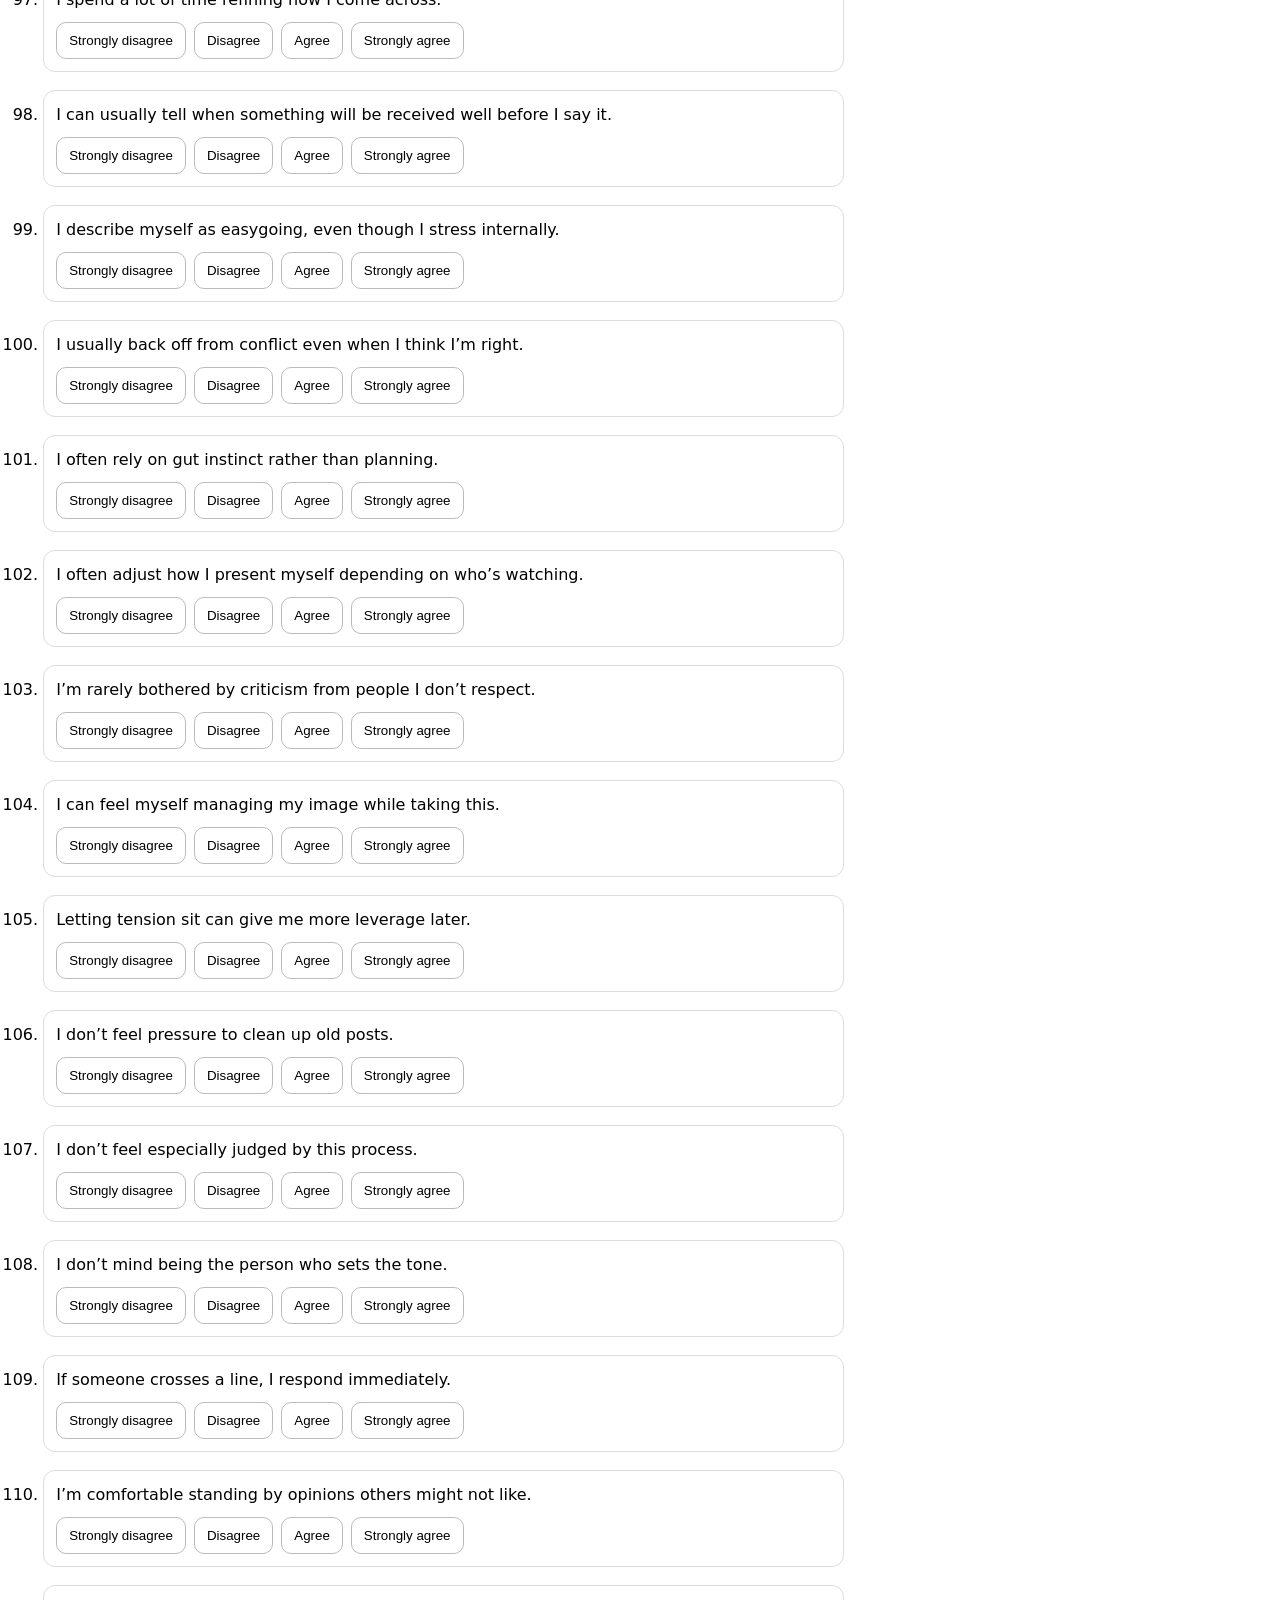
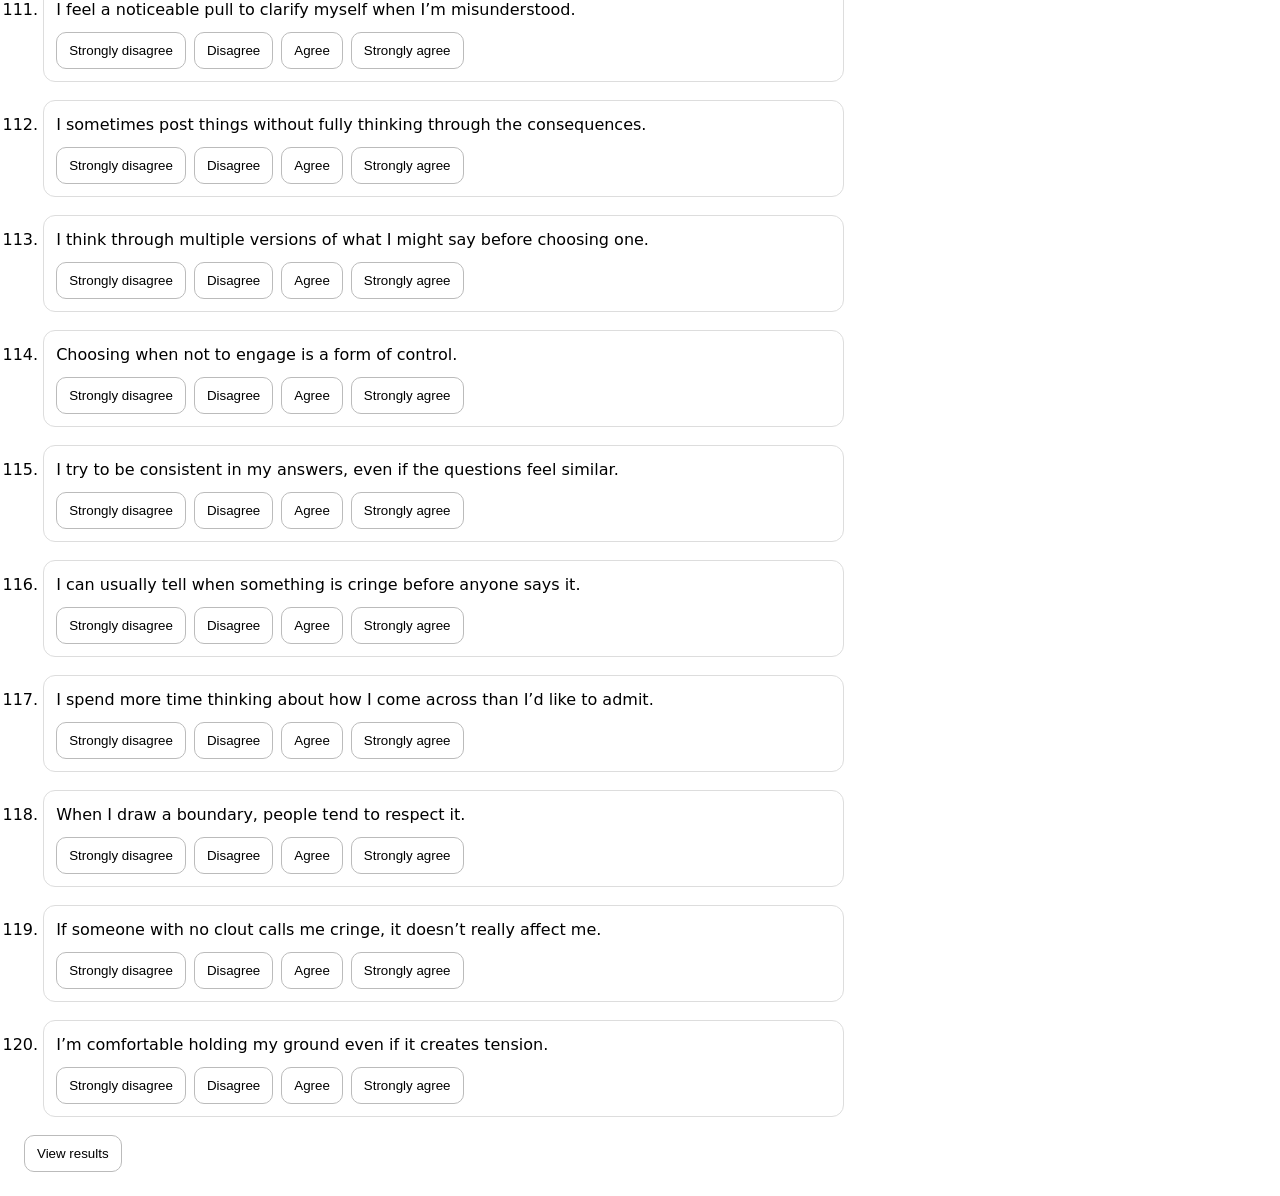
==== commit 963a6369: "Fix favicon Signed-off-by: Elizabeth Kiara Regina Ashford <elizabeth.jennifer.myers@gmail.com>" ====
--- a/index.html
+++ b/index.html
@@ -13,7 +13,7 @@
   <meta name="twitter:description" content="A scientifically irresponsible 5D rizz alignment test. Aura not guaranteed.">
   <meta name="twitter:image" content="https://elizafox.github.io/rizztest/og.png">
   <link rel="stylesheet" href="style.css">
-  <link rel="icon" href="/favicon.svg" type="image/svg+xml">
+  <link rel="icon" href="favicon.svg" type="image/svg+xml">
   <title>Rizz Hypercube Test</title>
 </head>
 <body>
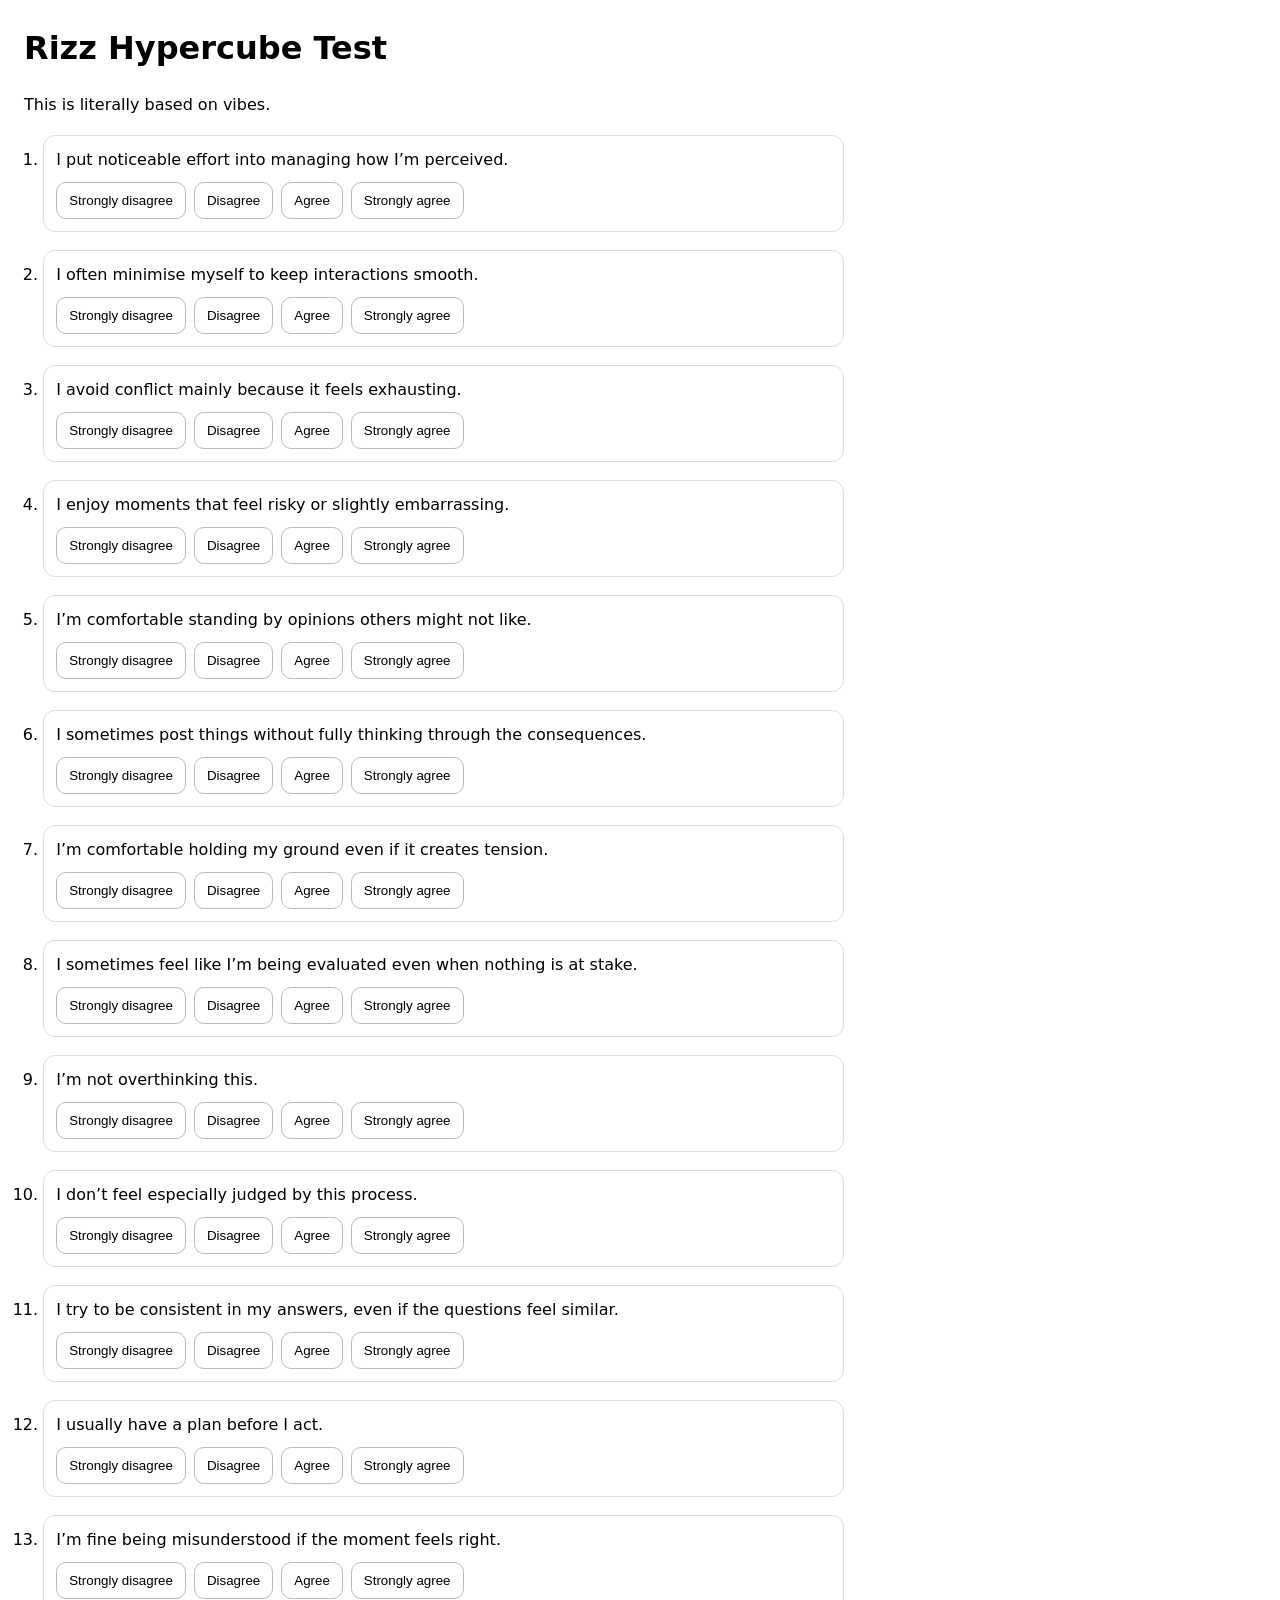
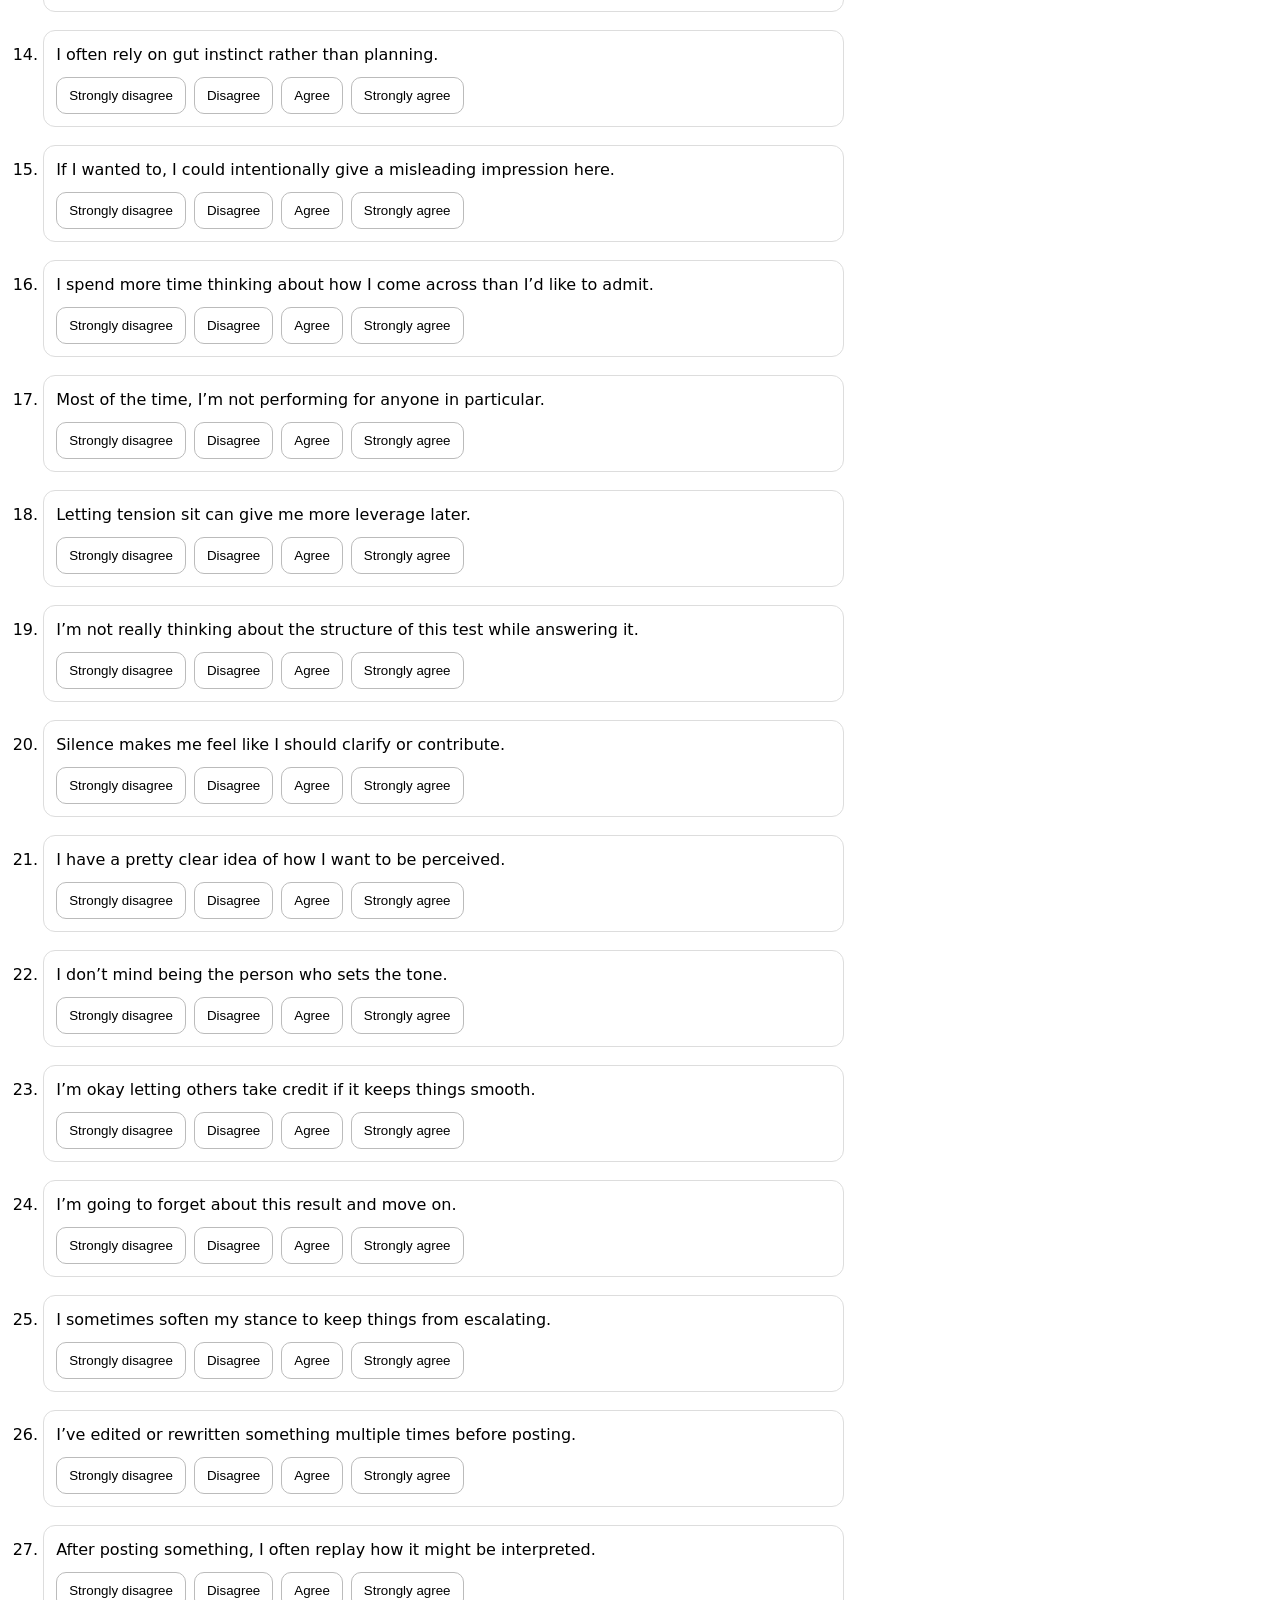
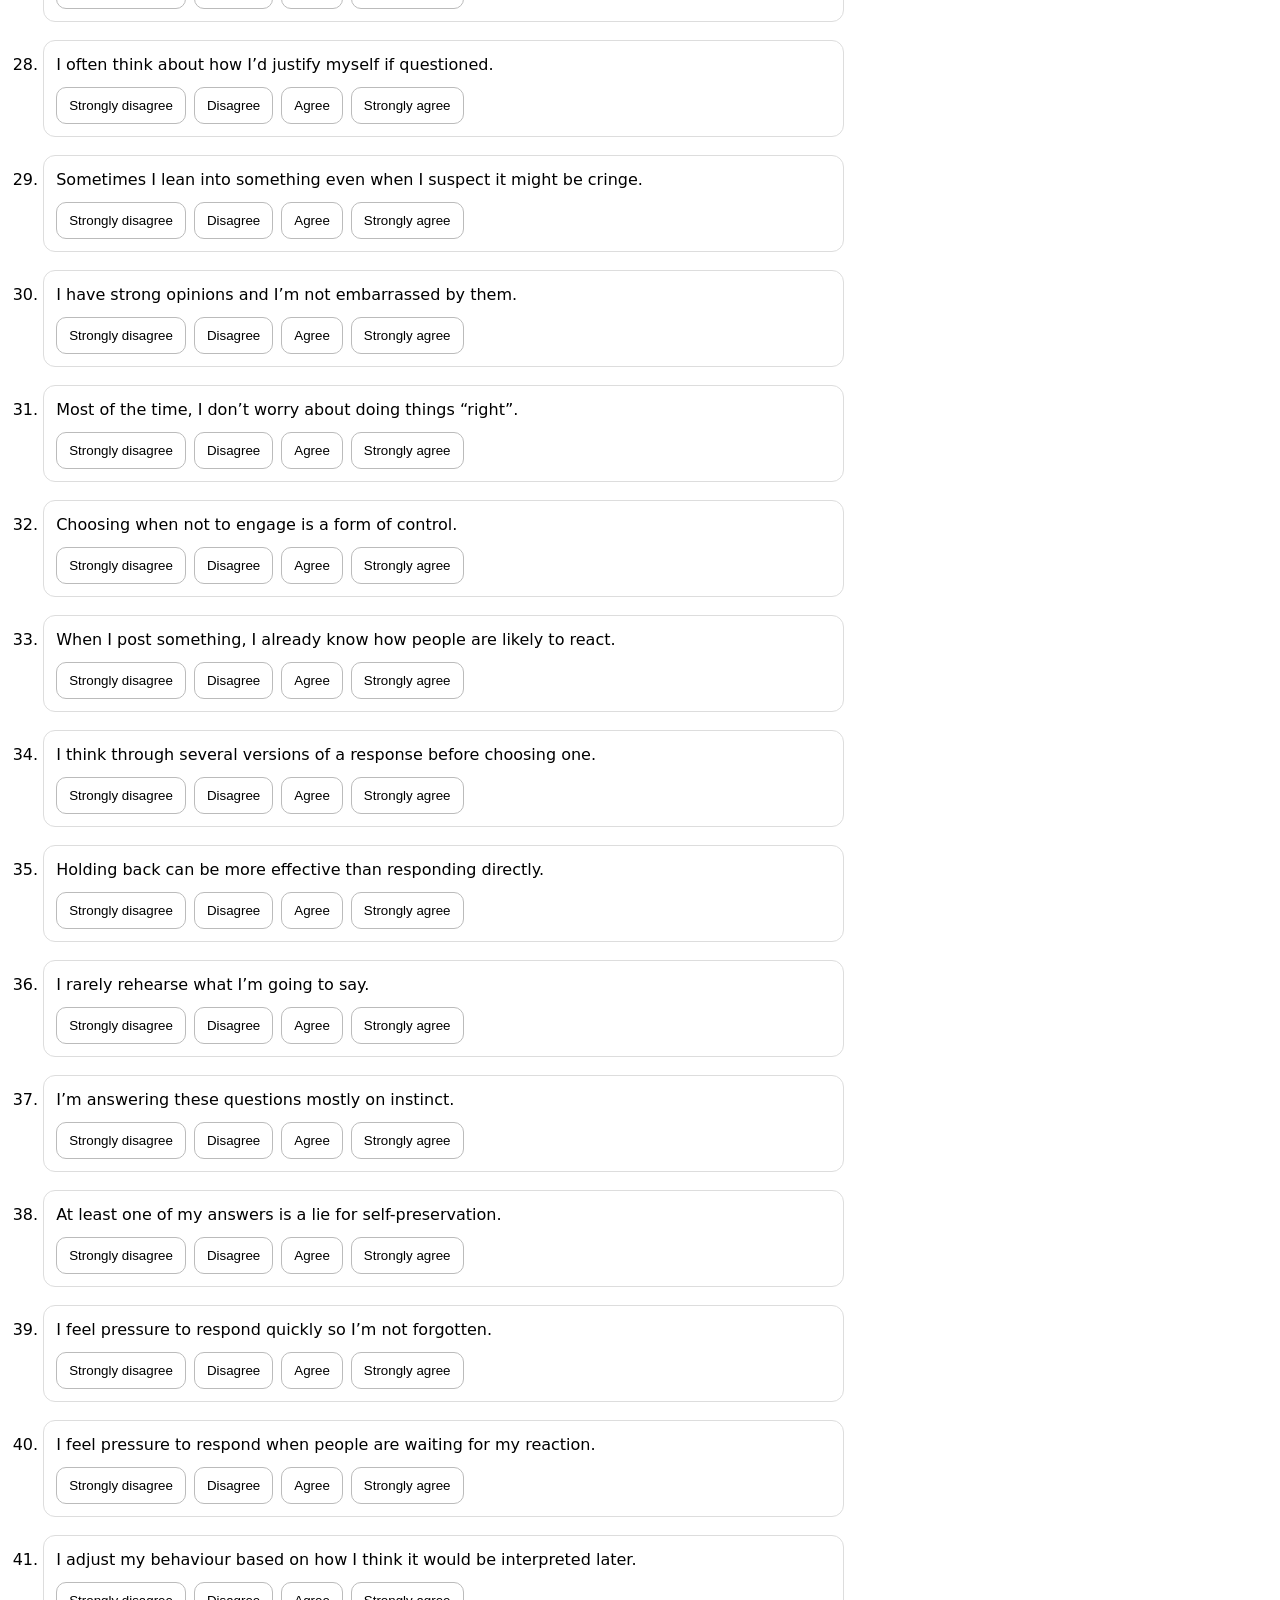
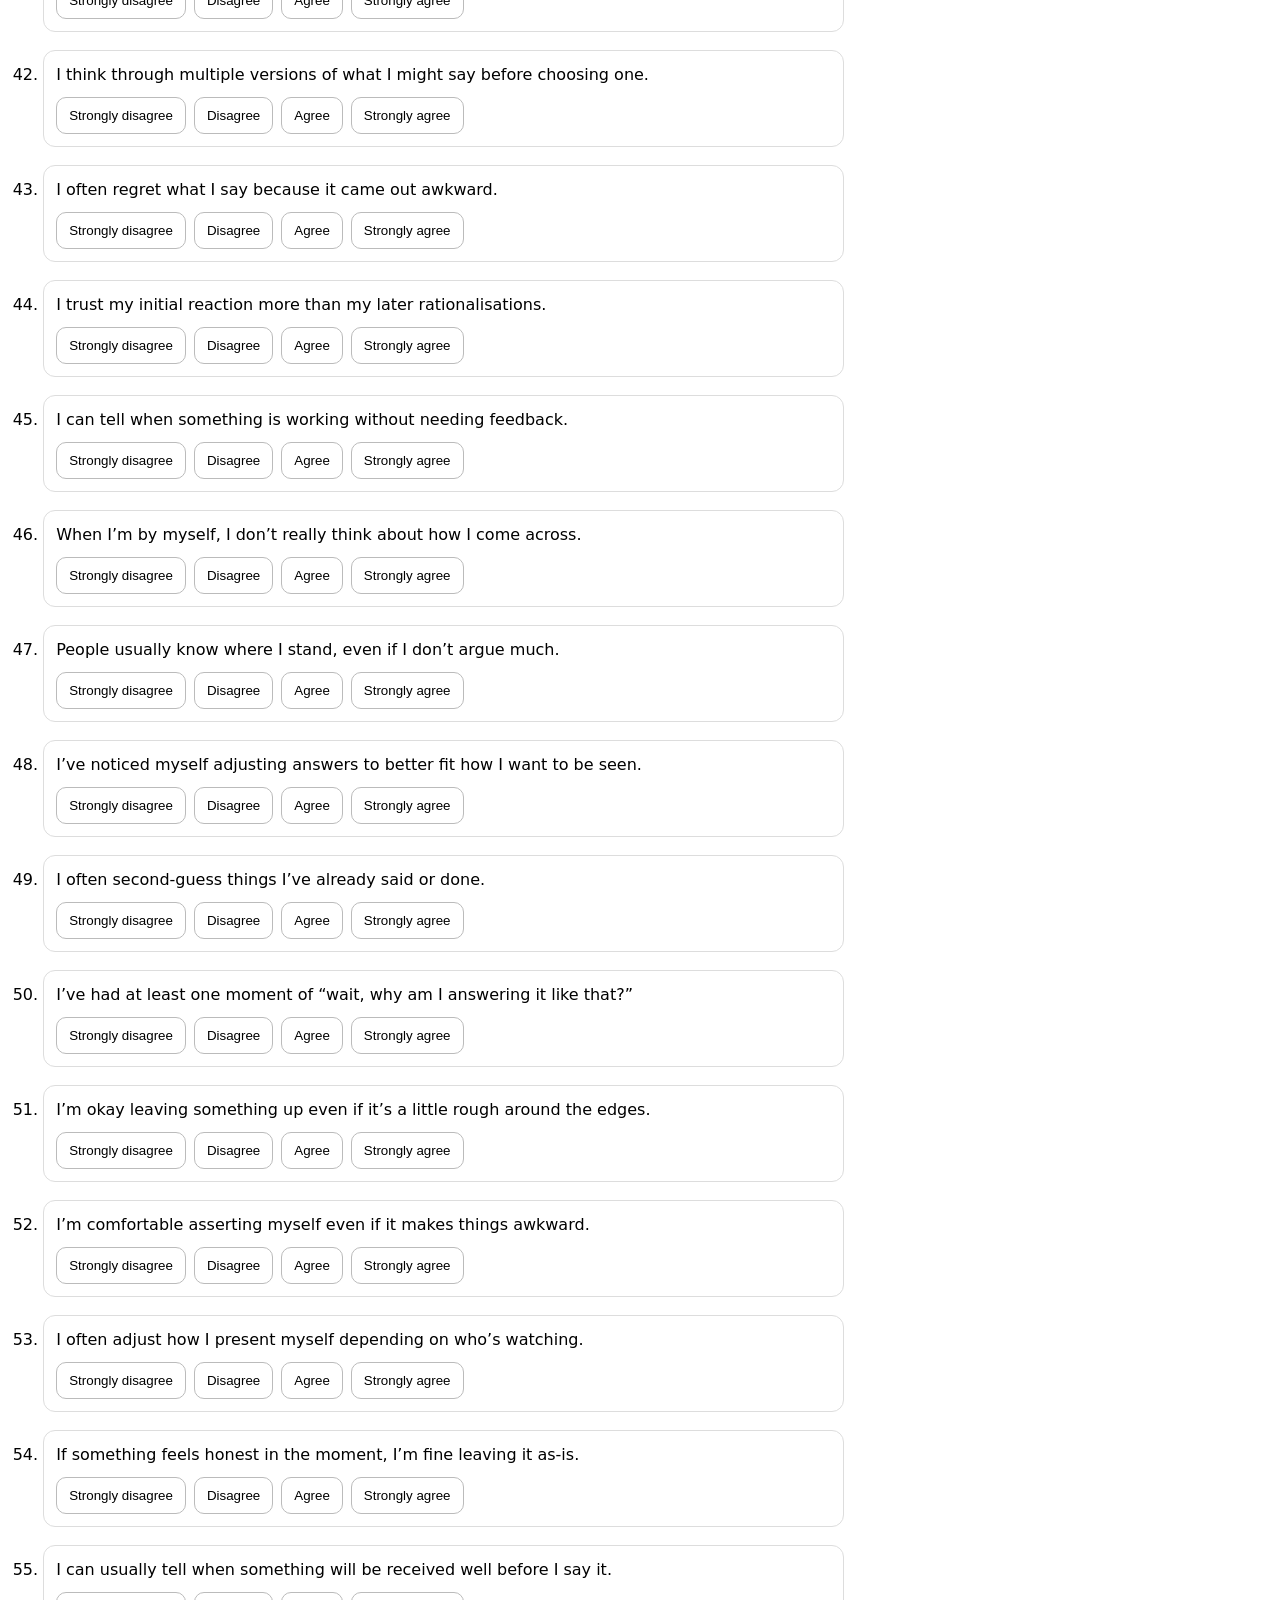
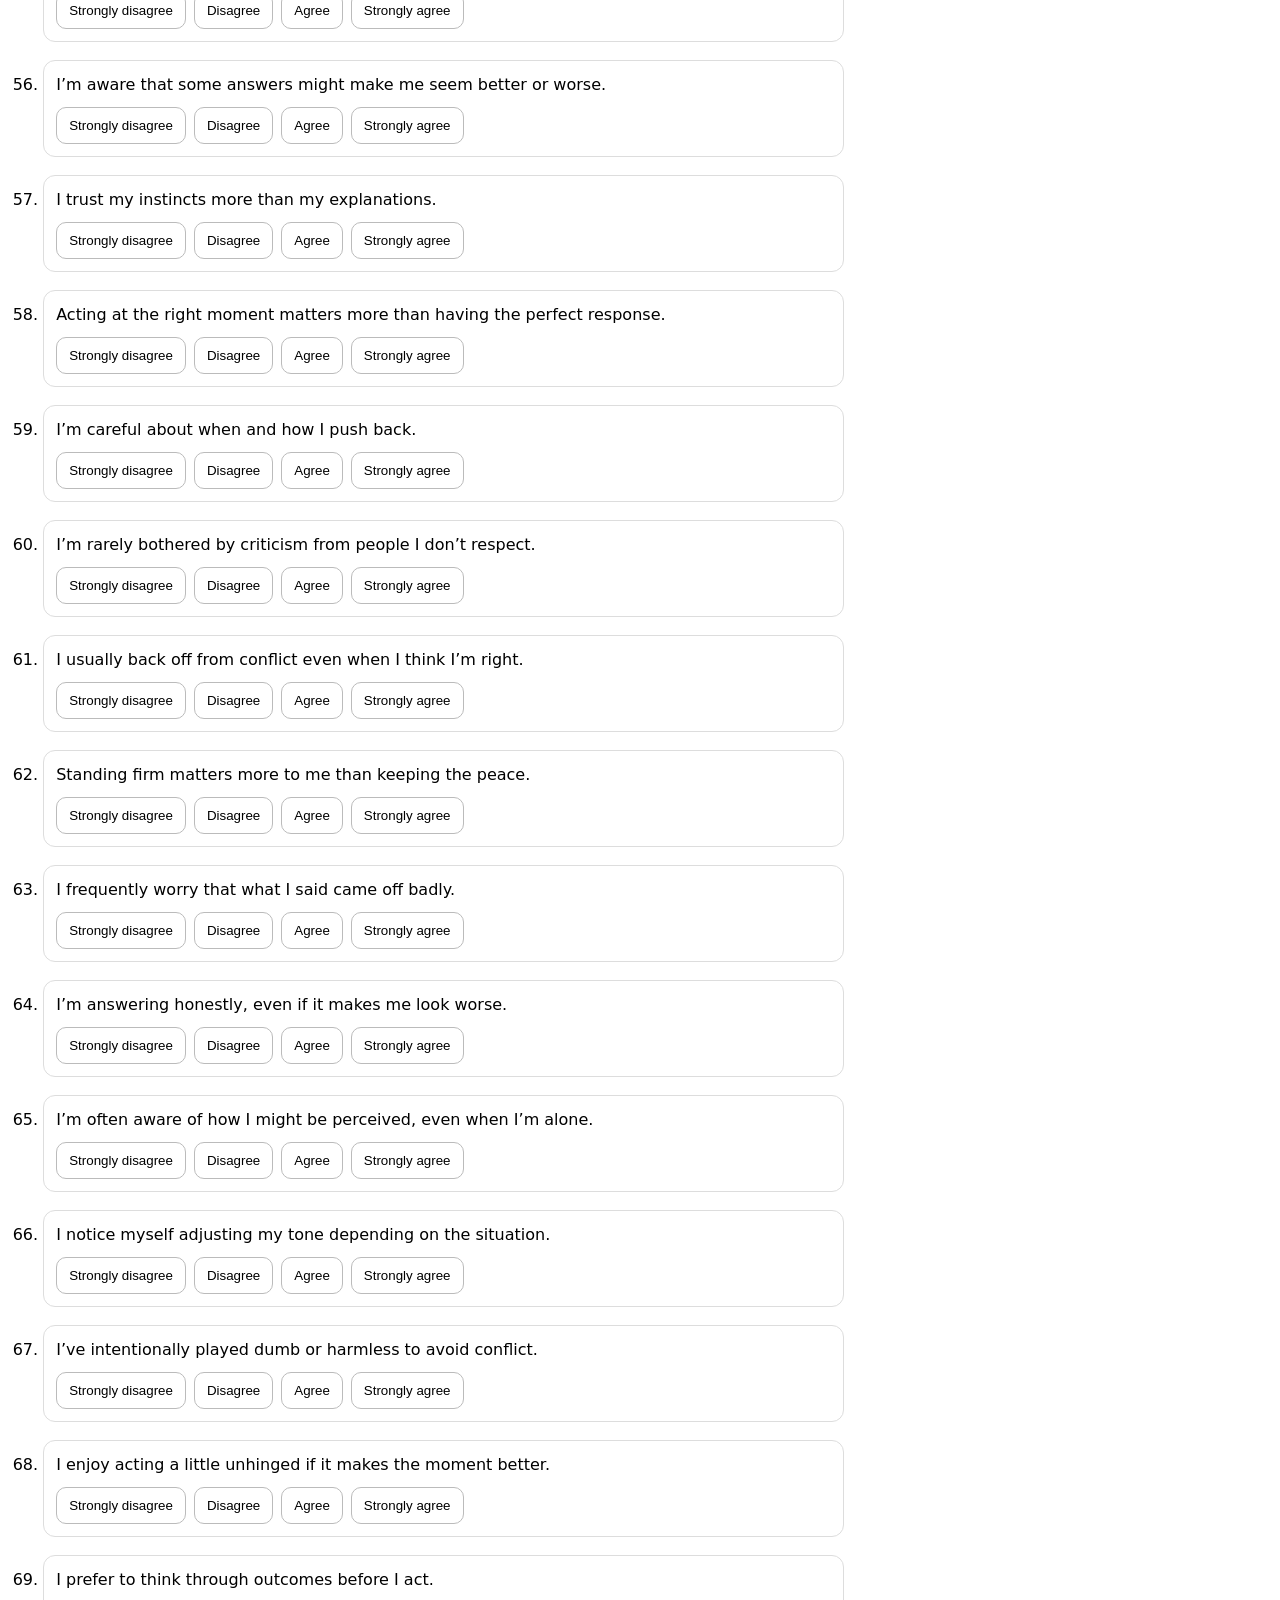
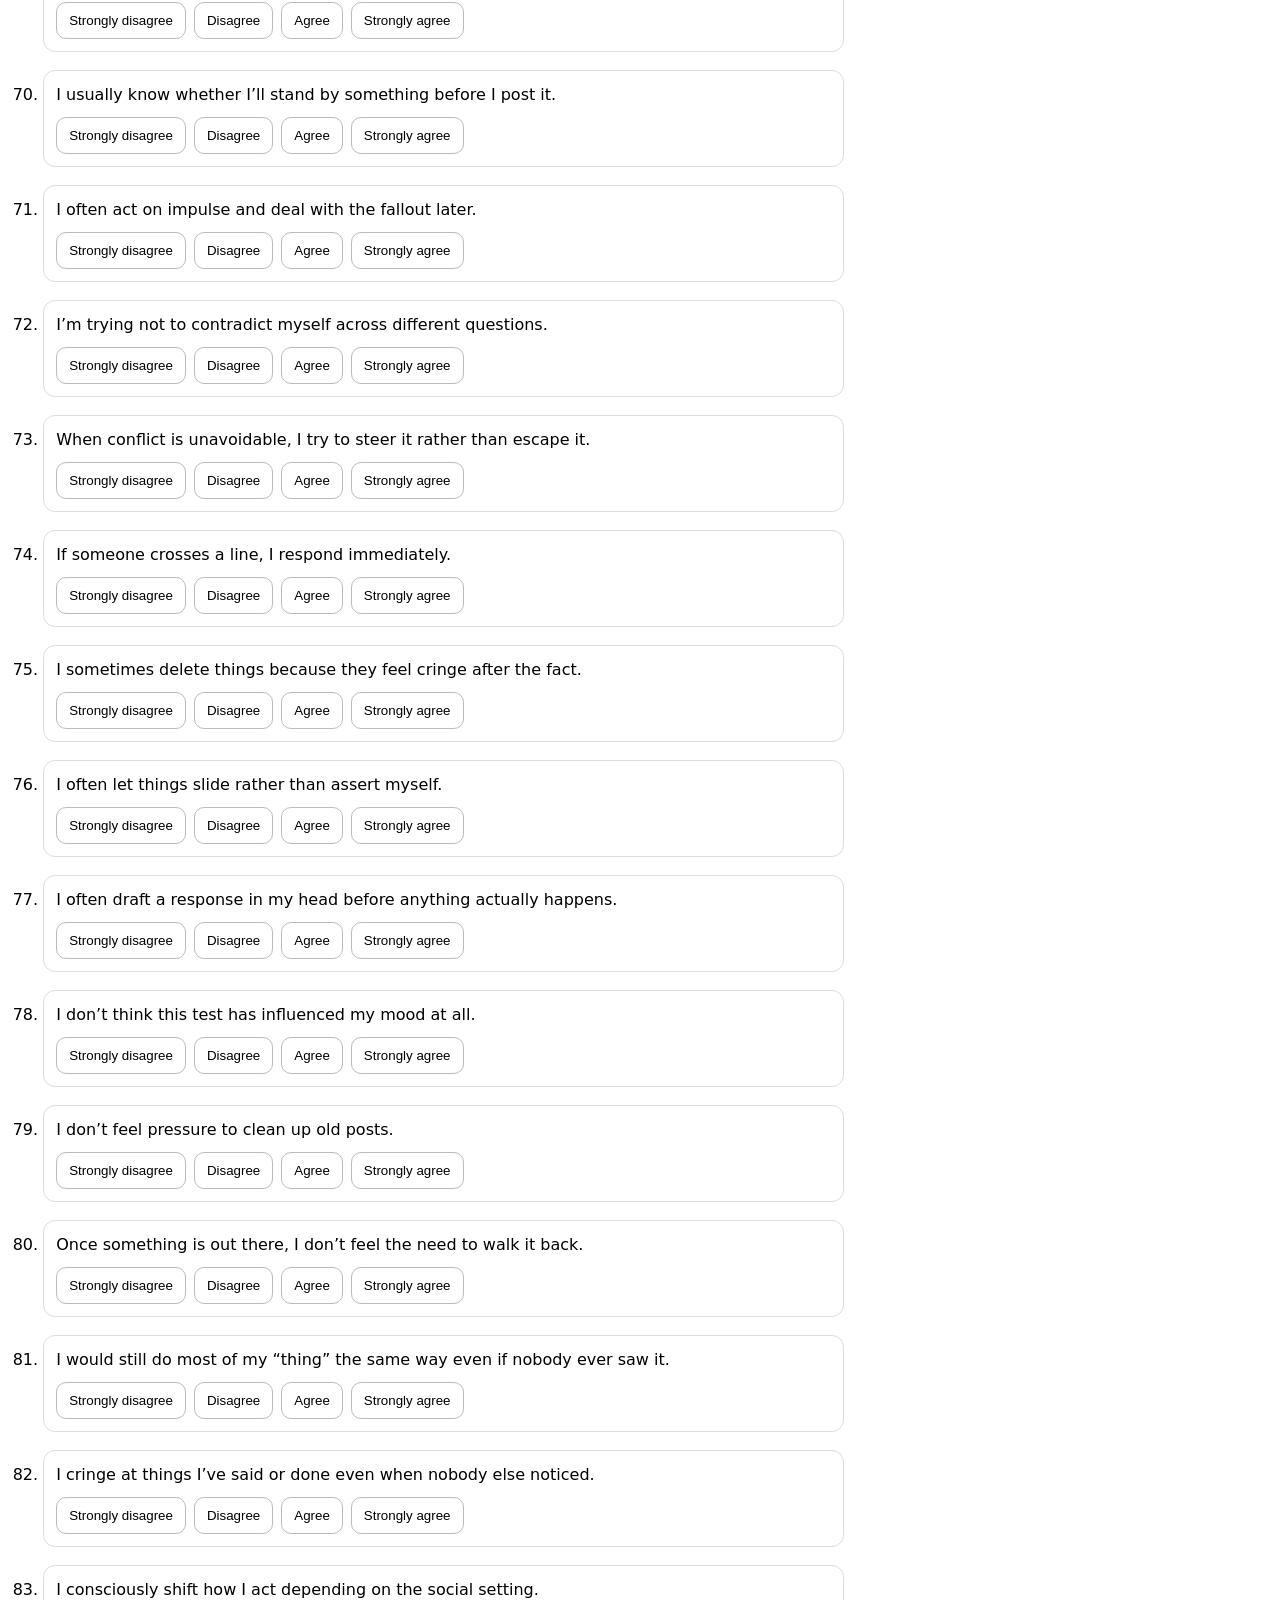
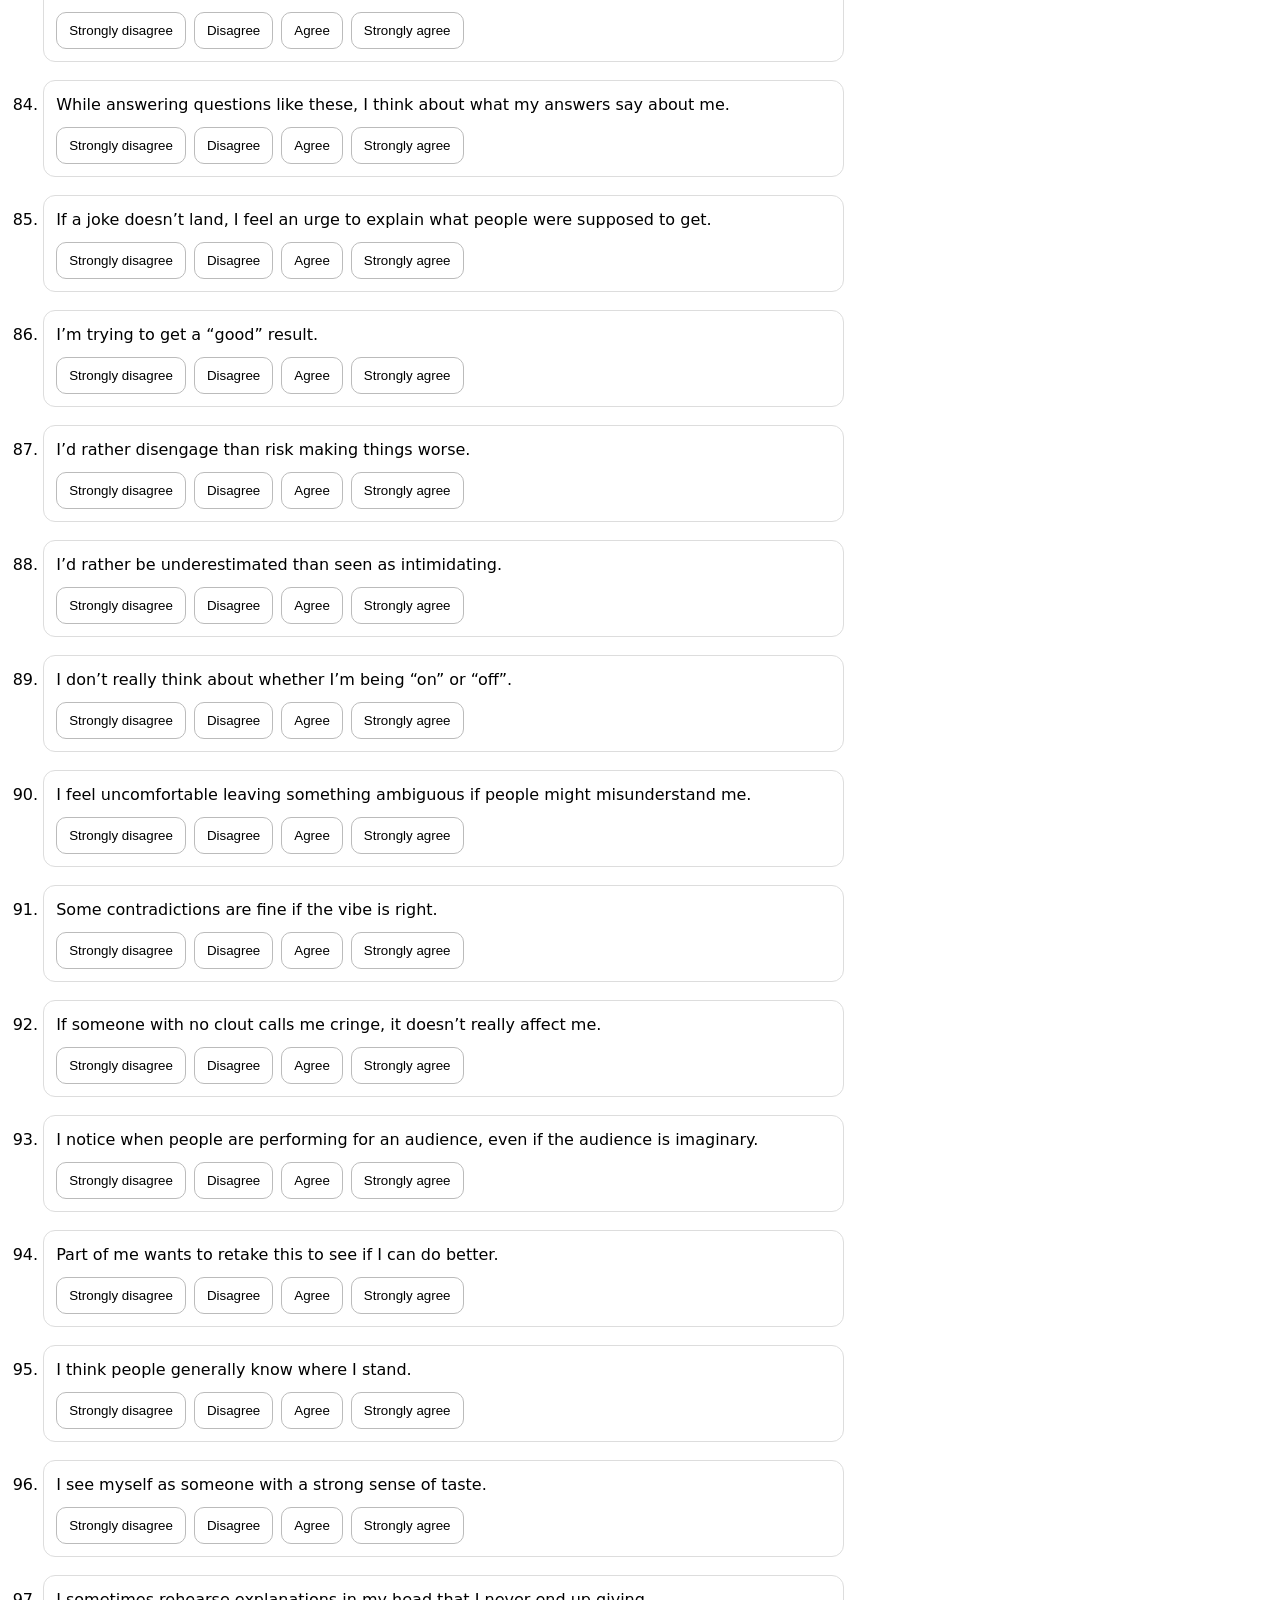
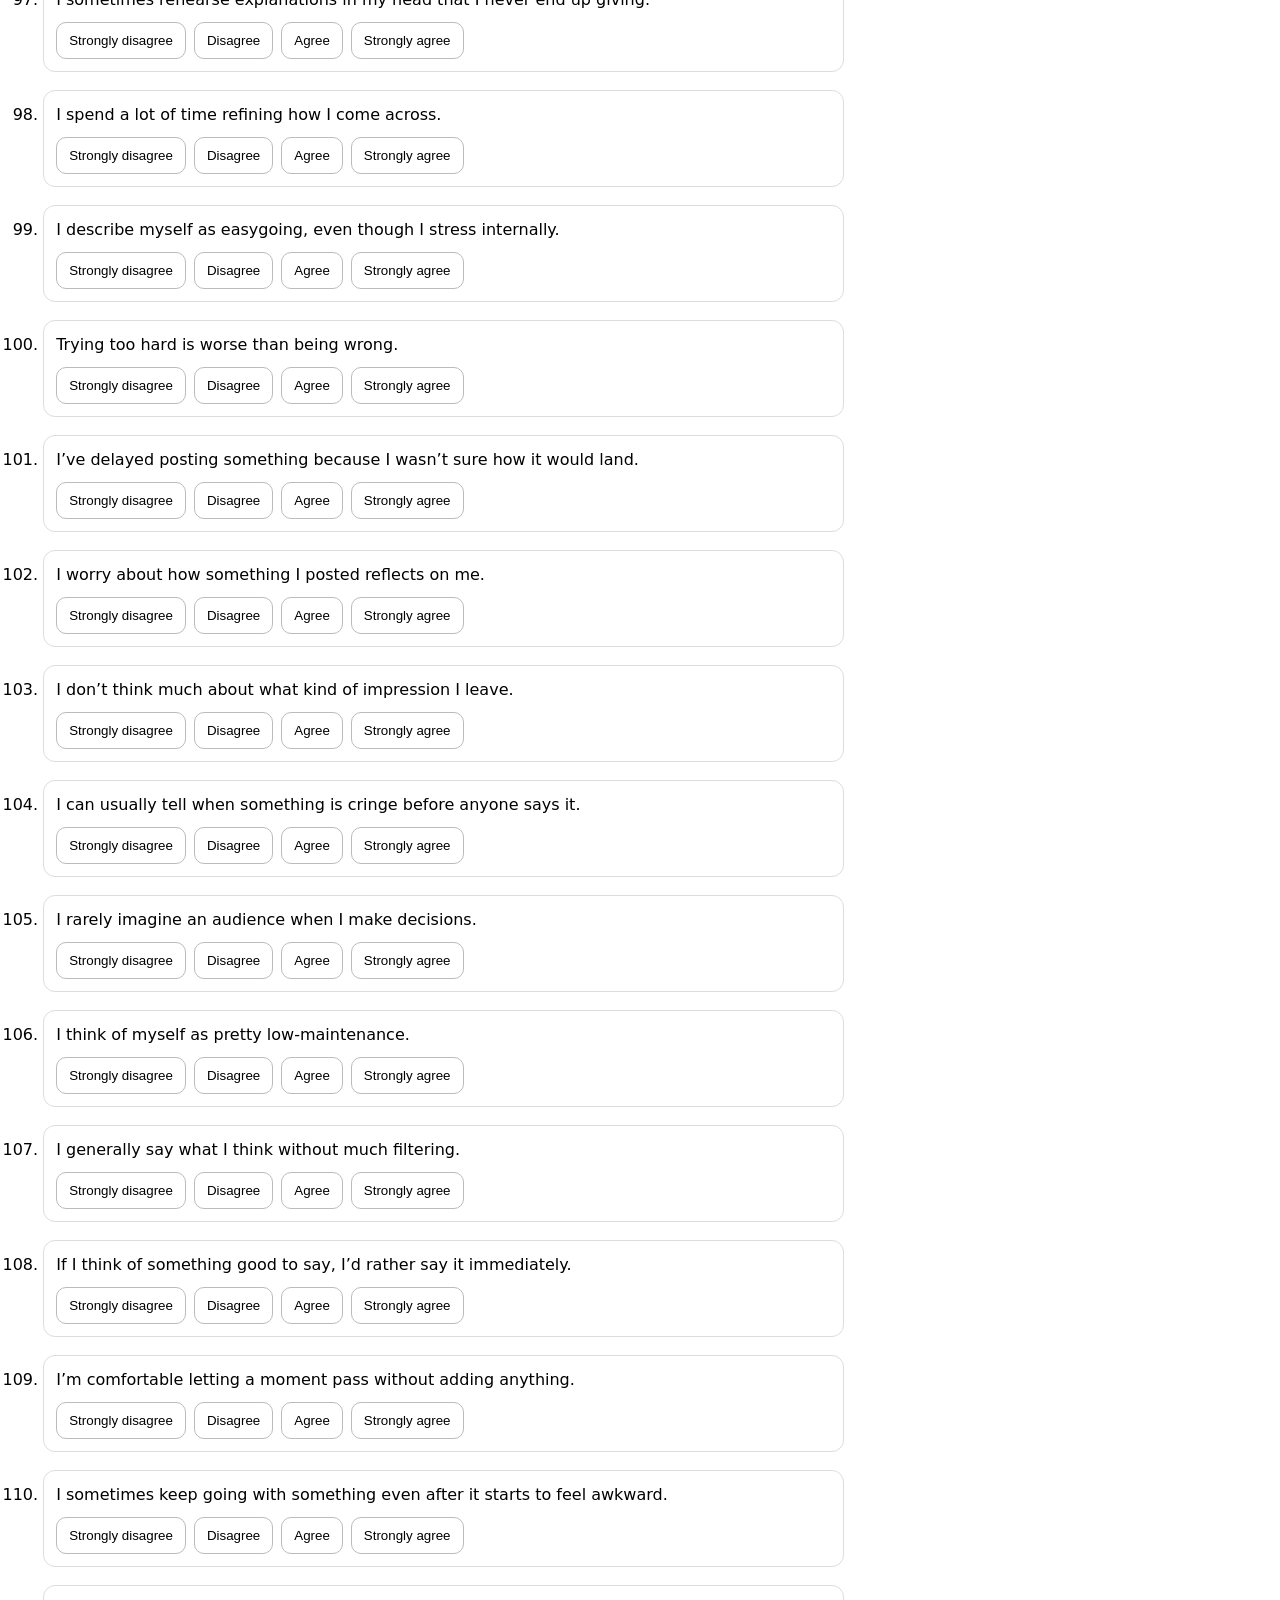
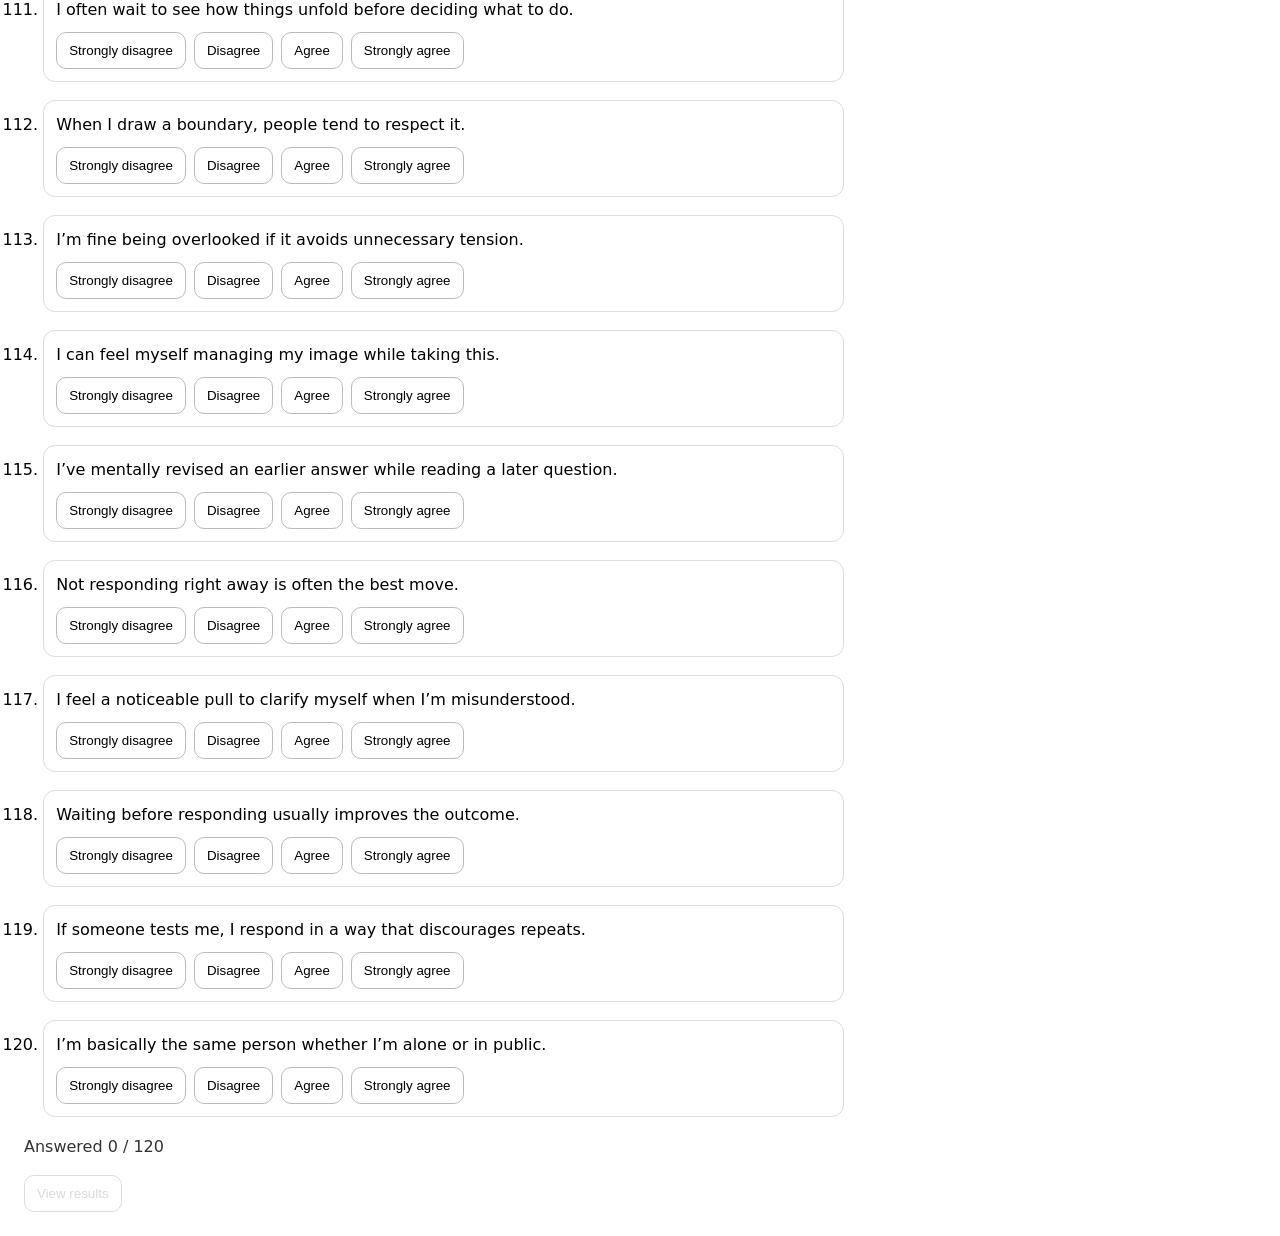
==== commit 0e20d358: "Ensure all questions are answered. Signed-off-by: Elizabeth Kiara Regina Ashford <elizabeth.jennifer" ====
--- a/index.html
+++ b/index.html
@@ -1233,9 +1233,9 @@
       </li>
     </ol>
 
-    <p>
-      <button id="finish">View results</button>
-    </p>
+    <p id="progress" class="progress">Answered 0 / 120</p>
+    <button id="viewResults" type="button" disabled>View results</button>
+    <p id="error" class="error" hidden>Answer everything, you gremlin.</p>
   </main>
 
   <script type="module" src="app.js" defer></script>
--- a/style.css
+++ b/style.css
@@ -82,6 +82,21 @@
   border: 1px solid rgba(0,0,0,0.3);
 }
 
+.progress {
+    opacity: 0.8;
+}
+
+.error {
+    margin-top: 8px;
+    font-weight: 600;
+}
+button[disabled] {
+    opacity: 0.5;
+    cursor: not-allowed;
+}
+
+li.missing { outline: 2px dashed rgba(0,0,0,0.35); border-radius: 8px; }
+
 /* Axis colours (match hypercube.js exactly) */
 .v-neg { background: #6b4eff; }
 .v-pos { background: #ff6bb5; }
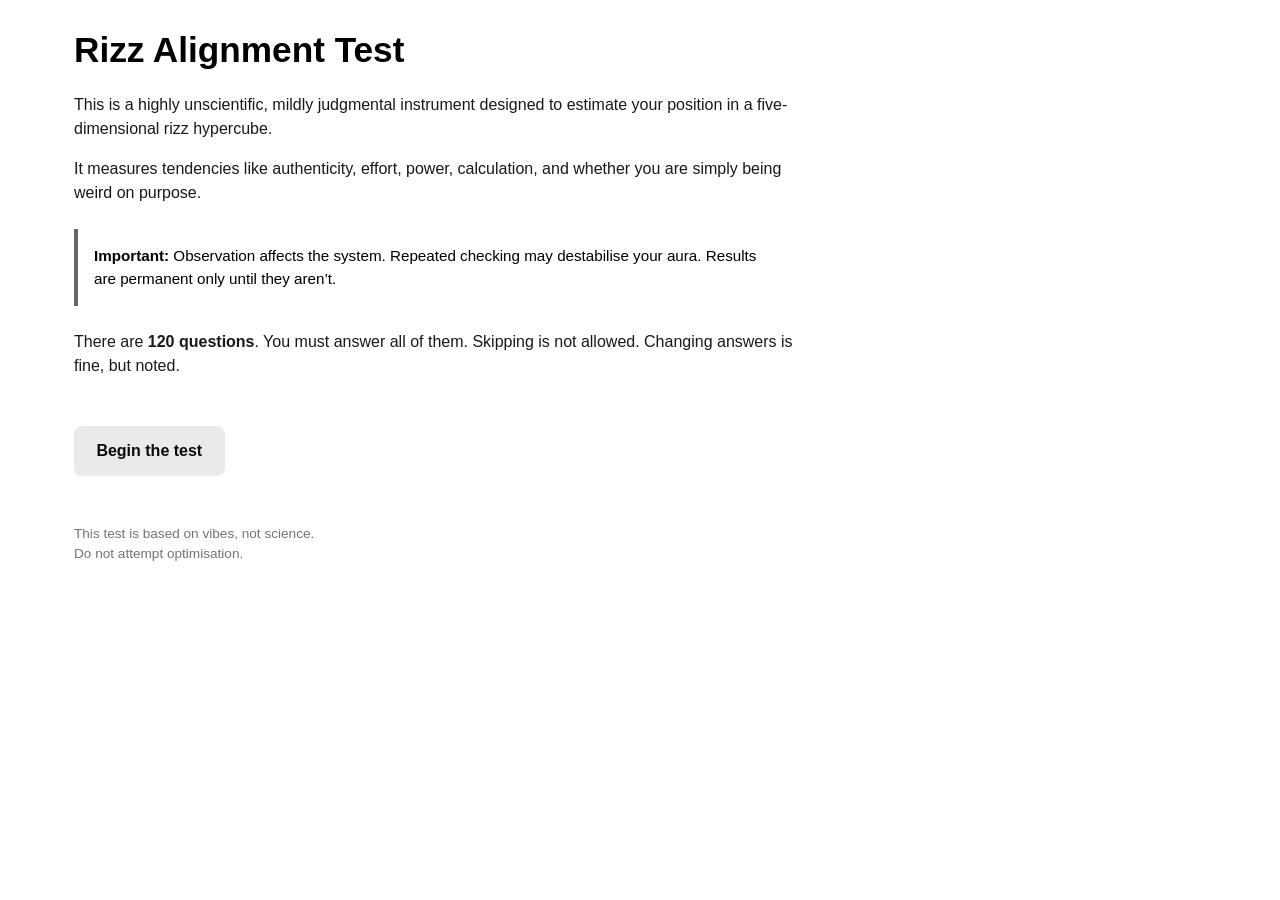
==== commit bf8f3da8: "Make a new index.html explaining the test. Signed-off-by: Elizabeth Kiara Regina Ashford <elizabeth." ====
--- a/index.html
+++ b/index.html
@@ -3,6 +3,7 @@
 <head>
   <meta charset="utf-8">
   <meta name="viewport" content="width=device-width, initial-scale=1">
+  <title>Your Rizz Alignment</title>
   <meta property="og:title" content="Rizz Hypercube Assessment">
   <meta property="og:description" content="A scientifically irresponsible 5D rizz alignment test. Aura not guaranteed.">
   <meta property="og:image" content="https://elizafox.github.io/rizztest/og.png">
@@ -14,1230 +15,37 @@
   <meta name="twitter:image" content="https://elizafox.github.io/rizztest/og.png">
   <link rel="stylesheet" href="style.css">
   <link rel="icon" href="favicon.svg" type="image/svg+xml">
-  <title>Rizz Hypercube Test</title>
 </head>
 <body>
   <main>
-    <h1>Rizz Hypercube Test</h1>
-    <p>This is literally based on vibes.</p>
+    <h1>Rizz Alignment Test</h1>
 
-    <p class="debug-controls" hidden>
-      <button id="wipeData" type="button">Wipe local data (debug)</button>
+    <p>
+      This is a highly unscientific, mildly judgmental instrument designed to estimate your position in a five-dimensional rizz hypercube.
     </p>
 
-    <ol id="quiz">
-      <li data-axes="Y:1,V:1">
-        <div class="q">If a joke doesn’t land, I feel an urge to explain what people were supposed to get.</div>
-        <div class="answers">
-          <button data-value="-2">Strongly disagree</button>
-          <button data-value="-1">Disagree</button>
-          <button data-value="1">Agree</button>
-          <button data-value="2">Strongly agree</button>
-        </div>
-      </li>
+    <p>
+      It measures tendencies like authenticity, effort, power, calculation, and whether you are simply being weird on purpose.
+    </p>
 
-      <li data-axes="V:-1,Y:-1">
-        <div class="q">I would still do most of my “thing” the same way even if nobody ever saw it.</div>
-        <div class="answers">
-          <button data-value="-2">Strongly disagree</button>
-          <button data-value="-1">Disagree</button>
-          <button data-value="1">Agree</button>
-          <button data-value="2">Strongly agree</button>
-        </div>
-      </li>
+    <div class="warning">
+      <strong>Important:</strong> Observation affects the system. Repeated checking may destabilise your aura. Results are permanent only until they aren’t.
+    </div>
 
-      <li data-axes="Z:1,V:1">
-        <div class="q">When I post something, I already know how people are likely to react.</div>
-        <div class="answers">
-          <button data-value="-2">Strongly disagree</button>
-          <button data-value="-1">Disagree</button>
-          <button data-value="1">Agree</button>
-          <button data-value="2">Strongly agree</button>
-        </div>
-      </li>
+    <p>
+      There are <strong>120 questions</strong>. You must answer all of them. Skipping is not allowed. Changing answers is fine, but noted.
+    </p>
 
-      <li data-axes="Y:-1,X:1">
-        <div class="q">Trying too hard is worse than being wrong.</div>
-        <div class="answers">
-          <button data-value="-2">Strongly disagree</button>
-          <button data-value="-1">Disagree</button>
-          <button data-value="1">Agree</button>
-          <button data-value="2">Strongly agree</button>
-        </div>
-      </li>
+    <a class="start" href="test.html">
+      Begin the test
+    </a>
 
-      <li data-axes="Z:-1,X:1">
-        <div class="q">I enjoy acting a little unhinged if it makes the moment better.</div>
-        <div class="answers">
-          <button data-value="-2">Strongly disagree</button>
-          <button data-value="-1">Disagree</button>
-          <button data-value="1">Agree</button>
-          <button data-value="2">Strongly agree</button>
-        </div>
-      </li>
-
-      <li data-axes="X:1,Z:1">
-        <div class="q">I can usually tell when something is cringe before anyone says it.</div>
-        <div class="answers">
-          <button data-value="-2">Strongly disagree</button>
-          <button data-value="-1">Disagree</button>
-          <button data-value="1">Agree</button>
-          <button data-value="2">Strongly agree</button>
-        </div>
-      </li>
-
-      <li data-axes="W:-1,V:-1">
-        <div class="q">If someone with no clout calls me cringe, it doesn’t really affect me.</div>
-        <div class="answers">
-          <button data-value="-2">Strongly disagree</button>
-          <button data-value="-1">Disagree</button>
-          <button data-value="1">Agree</button>
-          <button data-value="2">Strongly agree</button>
-        </div>
-      </li>
-
-      <li data-axes="W:-1,Z:1,V:1">
-        <div class="q">I’ve intentionally played dumb or harmless to avoid conflict.</div>
-        <div class="answers">
-          <button data-value="-2">Strongly disagree</button>
-          <button data-value="-1">Disagree</button>
-          <button data-value="1">Agree</button>
-          <button data-value="2">Strongly agree</button>
-        </div>
-      </li>
-
-      <li data-axes="V:1,Z:1">
-        <div class="q">I notice when people are performing for an audience, even if the audience is imaginary.</div>
-        <div class="answers">
-          <button data-value="-2">Strongly disagree</button>
-          <button data-value="-1">Disagree</button>
-          <button data-value="1">Agree</button>
-          <button data-value="2">Strongly agree</button>
-        </div>
-      </li>
-
-      <li data-axes="V:-1,Z:-1">
-        <div class="q">I trust my instincts more than my explanations.</div>
-        <div class="answers">
-          <button data-value="-2">Strongly disagree</button>
-          <button data-value="-1">Disagree</button>
-          <button data-value="1">Agree</button>
-          <button data-value="2">Strongly agree</button>
-        </div>
-      </li>
-
-      <li data-axes="Y:1,V:1">
-        <div class="q">I feel a noticeable pull to clarify myself when I’m misunderstood.</div>
-        <div class="answers">
-          <button data-value="-2">Strongly disagree</button>
-          <button data-value="-1">Disagree</button>
-          <button data-value="1">Agree</button>
-          <button data-value="2">Strongly agree</button>
-        </div>
-      </li>
-
-      <li data-axes="Z:1,Y:1">
-        <div class="q">I often draft a response in my head before anything actually happens.</div>
-        <div class="answers">
-          <button data-value="-2">Strongly disagree</button>
-          <button data-value="-1">Disagree</button>
-          <button data-value="1">Agree</button>
-          <button data-value="2">Strongly agree</button>
-        </div>
-      </li>
-
-      <li data-axes="W:1,V:1">
-        <div class="q">I’m comfortable asserting myself even if it makes things awkward.</div>
-        <div class="answers">
-          <button data-value="-2">Strongly disagree</button>
-          <button data-value="-1">Disagree</button>
-          <button data-value="1">Agree</button>
-          <button data-value="2">Strongly agree</button>
-        </div>
-      </li>
-
-      <li data-axes="Y:-1,Z:-1">
-        <div class="q">Waiting before responding usually improves the outcome.</div>
-        <div class="answers">
-          <button data-value="-2">Strongly disagree</button>
-          <button data-value="-1">Disagree</button>
-          <button data-value="1">Agree</button>
-          <button data-value="2">Strongly agree</button>
-        </div>
-      </li>
-
-      <li data-axes="X:-1,V:1">
-        <div class="q">Sometimes I lean into something even when I suspect it might be cringe.</div>
-        <div class="answers">
-          <button data-value="-2">Strongly disagree</button>
-          <button data-value="-1">Disagree</button>
-          <button data-value="1">Agree</button>
-          <button data-value="2">Strongly agree</button>
-        </div>
-      </li>
-
-      <li data-axes="W:-1,Y:-1">
-        <div class="q">I’m fine being overlooked if it avoids unnecessary tension.</div>
-        <div class="answers">
-          <button data-value="-2">Strongly disagree</button>
-          <button data-value="-1">Disagree</button>
-          <button data-value="1">Agree</button>
-          <button data-value="2">Strongly agree</button>
-        </div>
-      </li>
-
-      <li data-axes="Z:1,X:1">
-        <div class="q">I enjoy moments that feel risky or slightly embarrassing.</div>
-        <div class="answers">
-          <button data-value="-2">Strongly disagree</button>
-          <button data-value="-1">Disagree</button>
-          <button data-value="1">Agree</button>
-          <button data-value="2">Strongly agree</button>
-        </div>
-      </li>
-
-      <li data-axes="Y:1,Z:1">
-        <div class="q">I think through multiple versions of what I might say before choosing one.</div>
-        <div class="answers">
-          <button data-value="-2">Strongly disagree</button>
-          <button data-value="-1">Disagree</button>
-          <button data-value="1">Agree</button>
-          <button data-value="2">Strongly agree</button>
-        </div>
-      </li>
-
-      <li data-axes="V:-1,W:1">
-        <div class="q">I don’t mind being the person who sets the tone.</div>
-        <div class="answers">
-          <button data-value="-2">Strongly disagree</button>
-          <button data-value="-1">Disagree</button>
-          <button data-value="1">Agree</button>
-          <button data-value="2">Strongly agree</button>
-        </div>
-      </li>
-
-      <li data-axes="Y:-1,Z:-1">
-        <div class="q">Not responding right away is often the best move.</div>
-        <div class="answers">
-          <button data-value="-2">Strongly disagree</button>
-          <button data-value="-1">Disagree</button>
-          <button data-value="1">Agree</button>
-          <button data-value="2">Strongly agree</button>
-        </div>
-      </li>
-
-      <li data-axes="Z:1,Y:1">
-        <div class="q">I sometimes post things without fully thinking through the consequences.</div>
-        <div class="answers">
-          <button data-value="-2">Strongly disagree</button>
-          <button data-value="-1">Disagree</button>
-          <button data-value="1">Agree</button>
-          <button data-value="2">Strongly agree</button>
-        </div>
-      </li>
-
-      <li data-axes="V:1,Y:1">
-        <div class="q">I feel uncomfortable leaving something ambiguous if people might misunderstand me.</div>
-        <div class="answers">
-          <button data-value="-2">Strongly disagree</button>
-          <button data-value="-1">Disagree</button>
-          <button data-value="1">Agree</button>
-          <button data-value="2">Strongly agree</button>
-        </div>
-      </li>
-
-      <li data-axes="W:-1,V:-1">
-        <div class="q">I’m okay letting others take credit if it keeps things smooth.</div>
-        <div class="answers">
-          <button data-value="-2">Strongly disagree</button>
-          <button data-value="-1">Disagree</button>
-          <button data-value="1">Agree</button>
-          <button data-value="2">Strongly agree</button>
-        </div>
-      </li>
-      
-      <li data-axes="V:-1,X:1">
-        <div class="q">I can tell when something is working without needing feedback.</div>
-        <div class="answers">
-          <button data-value="-2">Strongly disagree</button>
-          <button data-value="-1">Disagree</button>
-          <button data-value="1">Agree</button>
-          <button data-value="2">Strongly agree</button>
-        </div>
-      </li>
-
-
-      <li data-axes="X:1,Z:-1">
-        <div class="q">I can usually tell when something will be received well before I say it.</div>
-        <div class="answers">
-          <button data-value="-2">Strongly disagree</button>
-          <button data-value="-1">Disagree</button>
-          <button data-value="1">Agree</button>
-          <button data-value="2">Strongly agree</button>
-        </div>
-      </li>
-
-      <li data-axes="Y:1,V:1">
-        <div class="q">I feel pressure to respond when people are waiting for my reaction.</div>
-        <div class="answers">
-          <button data-value="-2">Strongly disagree</button>
-          <button data-value="-1">Disagree</button>
-          <button data-value="1">Agree</button>
-          <button data-value="2">Strongly agree</button>
-        </div>
-      </li>
-
-      <li data-axes="Z:-1,W:1">
-        <div class="q">I’m comfortable holding my ground even if it creates tension.</div>
-        <div class="answers">
-          <button data-value="-2">Strongly disagree</button>
-          <button data-value="-1">Disagree</button>
-          <button data-value="1">Agree</button>
-          <button data-value="2">Strongly agree</button>
-        </div>
-      </li>
-
-      <li data-axes="X:-1,Y:1">
-        <div class="q">I sometimes keep going with something even after it starts to feel awkward.</div>
-        <div class="answers">
-          <button data-value="-2">Strongly disagree</button>
-          <button data-value="-1">Disagree</button>
-          <button data-value="1">Agree</button>
-          <button data-value="2">Strongly agree</button>
-        </div>
-      </li>
-
-      <li data-axes="V:-1,Z:-1">
-        <div class="q">I trust my initial reaction more than my later rationalisations.</div>
-        <div class="answers">
-          <button data-value="-2">Strongly disagree</button>
-          <button data-value="-1">Disagree</button>
-          <button data-value="1">Agree</button>
-          <button data-value="2">Strongly agree</button>
-        </div>
-      </li>
-
-      <li data-axes="W:-1,X:1">
-        <div class="q">I’m rarely bothered by criticism from people I don’t respect.</div>
-        <div class="answers">
-          <button data-value="-2">Strongly disagree</button>
-          <button data-value="-1">Disagree</button>
-          <button data-value="1">Agree</button>
-          <button data-value="2">Strongly agree</button>
-        </div>
-      </li>
-
-      <li data-axes="V:1">
-        <div class="q">I often adjust how I present myself depending on who’s watching.</div>
-        <div class="answers">
-          <button data-value="-2">Strongly disagree</button>
-          <button data-value="-1">Disagree</button>
-          <button data-value="1">Agree</button>
-          <button data-value="2">Strongly agree</button>
-        </div>
-      </li>
-      
-      <li data-axes="X:1">
-        <div class="q">I have strong opinions and I’m not embarrassed by them.</div>
-        <div class="answers">
-          <button data-value="-2">Strongly disagree</button>
-          <button data-value="-1">Disagree</button>
-          <button data-value="1">Agree</button>
-          <button data-value="2">Strongly agree</button>
-        </div>
-      </li>
-
-      <li data-axes="W:1">
-        <div class="q">If someone tests me, I respond in a way that discourages repeats.</div>
-        <div class="answers">
-          <button data-value="-2">Strongly disagree</button>
-          <button data-value="-1">Disagree</button>
-          <button data-value="1">Agree</button>
-          <button data-value="2">Strongly agree</button>
-        </div>
-      </li>
-      
-      <li data-axes="Z:-1">
-        <div class="q">I often act on impulse and deal with the fallout later.</div>
-        <div class="answers">
-          <button data-value="-2">Strongly disagree</button>
-          <button data-value="-1">Disagree</button>
-          <button data-value="1">Agree</button>
-          <button data-value="2">Strongly agree</button>
-        </div>
-      </li>
-
-      <li data-axes="W:-1">
-        <div class="q">I’d rather be underestimated than seen as intimidating.</div>
-        <div class="answers">
-          <button data-value="-2">Strongly disagree</button>
-          <button data-value="-1">Disagree</button>
-          <button data-value="1">Agree</button>
-          <button data-value="2">Strongly agree</button>
-        </div>
-      </li>
-
-      <li data-axes="X:-1">
-        <div class="q">I often regret what I say because it came out awkward.</div>
-        <div class="answers">
-          <button data-value="-2">Strongly disagree</button>
-          <button data-value="-1">Disagree</button>
-          <button data-value="1">Agree</button>
-          <button data-value="2">Strongly agree</button>
-        </div>
-      </li>
-
-      <li data-axes="Y:1">
-        <div class="q">I spend a lot of time refining how I come across.</div>
-        <div class="answers">
-          <button data-value="-2">Strongly disagree</button>
-          <button data-value="-1">Disagree</button>
-          <button data-value="1">Agree</button>
-          <button data-value="2">Strongly agree</button>
-        </div>
-      </li>
-      
-      <li data-axes="V:-1">
-        <div class="q">I’m basically the same person whether I’m alone or in public.</div>
-        <div class="answers">
-          <button data-value="-2">Strongly disagree</button>
-          <button data-value="-1">Disagree</button>
-          <button data-value="1">Agree</button>
-          <button data-value="2">Strongly agree</button>
-        </div>
-      </li>
-
-
-      <li data-axes="Y:-1">
-        <div class="q">I rarely rehearse what I’m going to say.</div>
-        <div class="answers">
-          <button data-value="-2">Strongly disagree</button>
-          <button data-value="-1">Disagree</button>
-          <button data-value="1">Agree</button>
-          <button data-value="2">Strongly agree</button>
-        </div>
-      </li>
-
-      <li data-axes="Z:1">
-        <div class="q">I usually have a plan before I act.</div>
-        <div class="answers">
-          <button data-value="-2">Strongly disagree</button>
-          <button data-value="-1">Disagree</button>
-          <button data-value="1">Agree</button>
-          <button data-value="2">Strongly agree</button>
-        </div>
-      </li>
-
-      <li data-axes="V:1">
-        <div class="q">I consciously shift how I act depending on the social setting.</div>
-        <div class="answers">
-          <button data-value="-2">Strongly disagree</button>
-          <button data-value="-1">Disagree</button>
-          <button data-value="1">Agree</button>
-          <button data-value="2">Strongly agree</button>
-        </div>
-      </li>
-
-      <li data-axes="V:-1">
-        <div class="q">I don’t really think about whether I’m being “on” or “off”.</div>
-        <div class="answers">
-          <button data-value="-2">Strongly disagree</button>
-          <button data-value="-1">Disagree</button>
-          <button data-value="1">Agree</button>
-          <button data-value="2">Strongly agree</button>
-        </div>
-      </li>
-
-      <!-- W axis: powerful <-> harmless -->
-      <li data-axes="W:1">
-        <div class="q">When I draw a boundary, people tend to respect it.</div>
-        <div class="answers">
-          <button data-value="-2">Strongly disagree</button>
-          <button data-value="-1">Disagree</button>
-          <button data-value="1">Agree</button>
-          <button data-value="2">Strongly agree</button>
-        </div>
-      </li>
-
-      <li data-axes="W:-1">
-        <div class="q">I often minimise myself to keep interactions smooth.</div>
-        <div class="answers">
-          <button data-value="-2">Strongly disagree</button>
-          <button data-value="-1">Disagree</button>
-          <button data-value="1">Agree</button>
-          <button data-value="2">Strongly agree</button>
-        </div>
-      </li>
-
-      <!-- X axis: based <-> cringe -->
-      <li data-axes="X:1">
-        <div class="q">I’m comfortable standing by opinions others might not like.</div>
-        <div class="answers">
-          <button data-value="-2">Strongly disagree</button>
-          <button data-value="-1">Disagree</button>
-          <button data-value="1">Agree</button>
-          <button data-value="2">Strongly agree</button>
-        </div>
-      </li>
-
-      <li data-axes="X:-1">
-        <div class="q">I frequently worry that what I said came off badly.</div>
-        <div class="answers">
-          <button data-value="-2">Strongly disagree</button>
-          <button data-value="-1">Disagree</button>
-          <button data-value="1">Agree</button>
-          <button data-value="2">Strongly agree</button>
-        </div>
-      </li>
-
-      <!-- Y axis: effortless <-> tryhard -->
-      <li data-axes="Y:1">
-        <div class="q">I put noticeable effort into managing how I’m perceived.</div>
-        <div class="answers">
-          <button data-value="-2">Strongly disagree</button>
-          <button data-value="-1">Disagree</button>
-          <button data-value="1">Agree</button>
-          <button data-value="2">Strongly agree</button>
-        </div>
-      </li>
-
-      <li data-axes="Y:-1">
-        <div class="q">Most of the time, I don’t worry about doing things “right”.</div>
-        <div class="answers">
-          <button data-value="-2">Strongly disagree</button>
-          <button data-value="-1">Disagree</button>
-          <button data-value="1">Agree</button>
-          <button data-value="2">Strongly agree</button>
-        </div>
-      </li>
-
-      <!-- Z axis: unhinged <-> calculated -->
-      <li data-axes="Z:1">
-        <div class="q">I prefer to think through outcomes before I act.</div>
-        <div class="answers">
-          <button data-value="-2">Strongly disagree</button>
-          <button data-value="-1">Disagree</button>
-          <button data-value="1">Agree</button>
-          <button data-value="2">Strongly agree</button>
-        </div>
-      </li>
-
-      <li data-axes="Z:-1">
-        <div class="q">I often rely on gut instinct rather than planning.</div>
-        <div class="answers">
-          <button data-value="-2">Strongly disagree</button>
-          <button data-value="-1">Disagree</button>
-          <button data-value="1">Agree</button>
-          <button data-value="2">Strongly agree</button>
-        </div>
-      </li>
-
-      <li data-axes="Y:-1,Z:-1">
-        <div class="q">I’m comfortable letting a moment pass without adding anything.</div>
-        <div class="answers">
-          <button data-value="-2">Strongly disagree</button>
-          <button data-value="-1">Disagree</button>
-          <button data-value="1">Agree</button>
-          <button data-value="2">Strongly agree</button>
-        </div>
-      </li>
-
-      <li data-axes="Y:1,V:1">
-        <div class="q">Silence makes me feel like I should clarify or contribute.</div>
-        <div class="answers">
-          <button data-value="-2">Strongly disagree</button>
-          <button data-value="-1">Disagree</button>
-          <button data-value="1">Agree</button>
-          <button data-value="2">Strongly agree</button>
-        </div>
-      </li>
-
-      <li data-axes="Z:1,Y:-1">
-        <div class="q">I often wait to see how things unfold before deciding what to do.</div>
-        <div class="answers">
-          <button data-value="-2">Strongly disagree</button>
-          <button data-value="-1">Disagree</button>
-          <button data-value="1">Agree</button>
-          <button data-value="2">Strongly agree</button>
-        </div>
-      </li>
-
-      <li data-axes="Z:-1,Y:1">
-        <div class="q">If I think of something good to say, I’d rather say it immediately.</div>
-        <div class="answers">
-          <button data-value="-2">Strongly disagree</button>
-          <button data-value="-1">Disagree</button>
-          <button data-value="1">Agree</button>
-          <button data-value="2">Strongly agree</button>
-        </div>
-      </li>
-
-      <li data-axes="W:1,Z:1">
-        <div class="q">Holding back can be more effective than responding directly.</div>
-        <div class="answers">
-          <button data-value="-2">Strongly disagree</button>
-          <button data-value="-1">Disagree</button>
-          <button data-value="1">Agree</button>
-          <button data-value="2">Strongly agree</button>
-        </div>
-      </li>
-
-      <li data-axes="W:-1,V:-1">
-        <div class="q">I often let things slide rather than assert myself.</div>
-        <div class="answers">
-          <button data-value="-2">Strongly disagree</button>
-          <button data-value="-1">Disagree</button>
-          <button data-value="1">Agree</button>
-          <button data-value="2">Strongly agree</button>
-        </div>
-      </li>
-
-      <li data-axes="Y:1,Z:1">
-        <div class="q">I think through several versions of a response before choosing one.</div>
-        <div class="answers">
-          <button data-value="-2">Strongly disagree</button>
-          <button data-value="-1">Disagree</button>
-          <button data-value="1">Agree</button>
-          <button data-value="2">Strongly agree</button>
-        </div>
-      </li>
-
-      <li data-axes="Z:-1,X:1">
-        <div class="q">Acting at the right moment matters more than having the perfect response.</div>
-        <div class="answers">
-          <button data-value="-2">Strongly disagree</button>
-          <button data-value="-1">Disagree</button>
-          <button data-value="1">Agree</button>
-          <button data-value="2">Strongly agree</button>
-        </div>
-      </li>
-
-      <li data-axes="V:1,Y:1">
-        <div class="q">I feel pressure to respond quickly so I’m not forgotten.</div>
-        <div class="answers">
-          <button data-value="-2">Strongly disagree</button>
-          <button data-value="-1">Disagree</button>
-          <button data-value="1">Agree</button>
-          <button data-value="2">Strongly agree</button>
-        </div>
-      </li>
-
-      <li data-axes="Z:1,W:1">
-        <div class="q">Choosing when not to engage is a form of control.</div>
-        <div class="answers">
-          <button data-value="-2">Strongly disagree</button>
-          <button data-value="-1">Disagree</button>
-          <button data-value="1">Agree</button>
-          <button data-value="2">Strongly agree</button>
-        </div>
-      </li>
-
-      <li data-axes="Y:1,V:1">
-        <div class="q">After posting something, I often replay how it might be interpreted.</div>
-        <div class="answers">
-          <button data-value="-2">Strongly disagree</button>
-          <button data-value="-1">Disagree</button>
-          <button data-value="1">Agree</button>
-          <button data-value="2">Strongly agree</button>
-        </div>
-      </li>
-
-      <li data-axes="Z:1,Y:1">
-        <div class="q">I’ve delayed posting something because I wasn’t sure how it would land.</div>
-        <div class="answers">
-          <button data-value="-2">Strongly disagree</button>
-          <button data-value="-1">Disagree</button>
-          <button data-value="1">Agree</button>
-          <button data-value="2">Strongly agree</button>
-        </div>
-      </li>
-
-      <li data-axes="Z:-1,X:1">
-        <div class="q">I’m okay leaving something up even if it’s a little rough around the edges.</div>
-        <div class="answers">
-          <button data-value="-2">Strongly disagree</button>
-          <button data-value="-1">Disagree</button>
-          <button data-value="1">Agree</button>
-          <button data-value="2">Strongly agree</button>
-        </div>
-      </li>
-
-      <li data-axes="Y:1,V:1">
-        <div class="q">I’ve edited or rewritten something multiple times before posting.</div>
-        <div class="answers">
-          <button data-value="-2">Strongly disagree</button>
-          <button data-value="-1">Disagree</button>
-          <button data-value="1">Agree</button>
-          <button data-value="2">Strongly agree</button>
-        </div>
-      </li>
-
-      <li data-axes="X:-1,Y:1">
-        <div class="q">I sometimes delete things because they feel cringe after the fact.</div>
-        <div class="answers">
-          <button data-value="-2">Strongly disagree</button>
-          <button data-value="-1">Disagree</button>
-          <button data-value="1">Agree</button>
-          <button data-value="2">Strongly agree</button>
-        </div>
-      </li>
-
-      <li data-axes="W:1,Z:-1">
-        <div class="q">Once something is out there, I don’t feel the need to walk it back.</div>
-        <div class="answers">
-          <button data-value="-2">Strongly disagree</button>
-          <button data-value="-1">Disagree</button>
-          <button data-value="1">Agree</button>
-          <button data-value="2">Strongly agree</button>
-        </div>
-      </li>
-
-      <li data-axes="V:1,Y:1">
-        <div class="q">I worry about how something I posted reflects on me.</div>
-        <div class="answers">
-          <button data-value="-2">Strongly disagree</button>
-          <button data-value="-1">Disagree</button>
-          <button data-value="1">Agree</button>
-          <button data-value="2">Strongly agree</button>
-        </div>
-      </li>
-
-      <li data-axes="Z:1,X:1">
-        <div class="q">I usually know whether I’ll stand by something before I post it.</div>
-        <div class="answers">
-          <button data-value="-2">Strongly disagree</button>
-          <button data-value="-1">Disagree</button>
-          <button data-value="1">Agree</button>
-          <button data-value="2">Strongly agree</button>
-        </div>
-      </li>
-
-      <li data-axes="Y:-1,W:1">
-        <div class="q">I don’t feel pressure to clean up old posts.</div>
-        <div class="answers">
-          <button data-value="-2">Strongly disagree</button>
-          <button data-value="-1">Disagree</button>
-          <button data-value="1">Agree</button>
-          <button data-value="2">Strongly agree</button>
-        </div>
-      </li>
-
-      <li data-axes="V:-1,Z:-1">
-        <div class="q">If something feels honest in the moment, I’m fine leaving it as-is.</div>
-        <div class="answers">
-          <button data-value="-2">Strongly disagree</button>
-          <button data-value="-1">Disagree</button>
-          <button data-value="1">Agree</button>
-          <button data-value="2">Strongly agree</button>
-        </div>
-      </li>
-
-      <li data-axes="V:1,Y:1">
-        <div class="q">I’m often aware of how I might be perceived, even when I’m alone.</div>
-        <div class="answers">
-          <button data-value="-2">Strongly disagree</button>
-          <button data-value="-1">Disagree</button>
-          <button data-value="1">Agree</button>
-          <button data-value="2">Strongly agree</button>
-        </div>
-      </li>
-
-      <li data-axes="Y:1,Z:1">
-        <div class="q">I sometimes rehearse explanations in my head that I never end up giving.</div>
-        <div class="answers">
-          <button data-value="-2">Strongly disagree</button>
-          <button data-value="-1">Disagree</button>
-          <button data-value="1">Agree</button>
-          <button data-value="2">Strongly agree</button>
-        </div>
-      </li>
-
-      <li data-axes="V:-1,Y:-1">
-        <div class="q">When I’m by myself, I don’t really think about how I come across.</div>
-        <div class="answers">
-          <button data-value="-2">Strongly disagree</button>
-          <button data-value="-1">Disagree</button>
-          <button data-value="1">Agree</button>
-          <button data-value="2">Strongly agree</button>
-        </div>
-      </li>
-
-      <li data-axes="V:1,X:-1">
-        <div class="q">I cringe at things I’ve said or done even when nobody else noticed.</div>
-        <div class="answers">
-          <button data-value="-2">Strongly disagree</button>
-          <button data-value="-1">Disagree</button>
-          <button data-value="1">Agree</button>
-          <button data-value="2">Strongly agree</button>
-        </div>
-      </li>
-
-      <li data-axes="Y:1,Z:1">
-        <div class="q">I often think about how I’d justify myself if questioned.</div>
-        <div class="answers">
-          <button data-value="-2">Strongly disagree</button>
-          <button data-value="-1">Disagree</button>
-          <button data-value="1">Agree</button>
-          <button data-value="2">Strongly agree</button>
-        </div>
-      </li>
-
-      <li data-axes="V:-1,Z:-1">
-        <div class="q">I rarely imagine an audience when I make decisions.</div>
-        <div class="answers">
-          <button data-value="-2">Strongly disagree</button>
-          <button data-value="-1">Disagree</button>
-          <button data-value="1">Agree</button>
-          <button data-value="2">Strongly agree</button>
-        </div>
-      </li>
-
-      <li data-axes="V:1,Y:1">
-        <div class="q">I adjust my behaviour based on how I think it would be interpreted later.</div>
-        <div class="answers">
-          <button data-value="-2">Strongly disagree</button>
-          <button data-value="-1">Disagree</button>
-          <button data-value="1">Agree</button>
-          <button data-value="2">Strongly agree</button>
-        </div>
-      </li>
-
-      <li data-axes="Z:-1,X:1">
-        <div class="q">I’m fine being misunderstood if the moment feels right.</div>
-        <div class="answers">
-          <button data-value="-2">Strongly disagree</button>
-          <button data-value="-1">Disagree</button>
-          <button data-value="1">Agree</button>
-          <button data-value="2">Strongly agree</button>
-        </div>
-      </li>
-
-      <li data-axes="Y:1,V:1">
-        <div class="q">I sometimes feel like I’m being evaluated even when nothing is at stake.</div>
-        <div class="answers">
-          <button data-value="-2">Strongly disagree</button>
-          <button data-value="-1">Disagree</button>
-          <button data-value="1">Agree</button>
-          <button data-value="2">Strongly agree</button>
-        </div>
-      </li>
-
-      <li data-axes="V:-1,Y:-1">
-        <div class="q">Most of the time, I’m not performing for anyone in particular.</div>
-        <div class="answers">
-          <button data-value="-2">Strongly disagree</button>
-          <button data-value="-1">Disagree</button>
-          <button data-value="1">Agree</button>
-          <button data-value="2">Strongly agree</button>
-        </div>
-      </li>
-
-      <li data-axes="V:1,Y:1">
-        <div class="q">While answering questions like these, I think about what my answers say about me.</div>
-        <div class="answers">
-          <button data-value="-2">Strongly disagree</button>
-          <button data-value="-1">Disagree</button>
-          <button data-value="1">Agree</button>
-          <button data-value="2">Strongly agree</button>
-        </div>
-      </li>
-
-      <li data-axes="Z:1,Y:1">
-        <div class="q">I try to be consistent in my answers, even if the questions feel similar.</div>
-        <div class="answers">
-          <button data-value="-2">Strongly disagree</button>
-          <button data-value="-1">Disagree</button>
-          <button data-value="1">Agree</button>
-          <button data-value="2">Strongly agree</button>
-        </div>
-      </li>
-
-      <li data-axes="V:-1,Y:-1">
-        <div class="q">I’m answering these questions mostly on instinct.</div>
-        <div class="answers">
-          <button data-value="-2">Strongly disagree</button>
-          <button data-value="-1">Disagree</button>
-          <button data-value="1">Agree</button>
-          <button data-value="2">Strongly agree</button>
-        </div>
-      </li>
-
-      <li data-axes="Y:1,Z:1">
-        <div class="q">I’ve noticed myself adjusting answers to better fit how I want to be seen.</div>
-        <div class="answers">
-          <button data-value="-2">Strongly disagree</button>
-          <button data-value="-1">Disagree</button>
-          <button data-value="1">Agree</button>
-          <button data-value="2">Strongly agree</button>
-        </div>
-      </li>
-
-      <li data-axes="Z:-1,V:-1">
-        <div class="q">I’m not really thinking about the structure of this test while answering it.</div>
-        <div class="answers">
-          <button data-value="-2">Strongly disagree</button>
-          <button data-value="-1">Disagree</button>
-          <button data-value="1">Agree</button>
-          <button data-value="2">Strongly agree</button>
-        </div>
-      </li>
-
-      <li data-axes="Y:1,V:1">
-        <div class="q">I’m aware that some answers might make me seem better or worse.</div>
-        <div class="answers">
-          <button data-value="-2">Strongly disagree</button>
-          <button data-value="-1">Disagree</button>
-          <button data-value="1">Agree</button>
-          <button data-value="2">Strongly agree</button>
-        </div>
-      </li>
-
-      <li data-axes="Z:1,X:-1">
-        <div class="q">I’m trying not to contradict myself across different questions.</div>
-        <div class="answers">
-          <button data-value="-2">Strongly disagree</button>
-          <button data-value="-1">Disagree</button>
-          <button data-value="1">Agree</button>
-          <button data-value="2">Strongly agree</button>
-        </div>
-      </li>
-
-      <li data-axes="V:-1,Z:-1">
-        <div class="q">I don’t feel especially judged by this process.</div>
-        <div class="answers">
-          <button data-value="-2">Strongly disagree</button>
-          <button data-value="-1">Disagree</button>
-          <button data-value="1">Agree</button>
-          <button data-value="2">Strongly agree</button>
-        </div>
-      </li>
-
-      <li data-axes="Y:1,V:1">
-        <div class="q">I’ve had at least one moment of “wait, why am I answering it like that?”</div>
-        <div class="answers">
-          <button data-value="-2">Strongly disagree</button>
-          <button data-value="-1">Disagree</button>
-          <button data-value="1">Agree</button>
-          <button data-value="2">Strongly agree</button>
-        </div>
-      </li>
-
-      <li data-axes="Z:-1,Y:-1">
-        <div class="q">I’m not overthinking this.</div>
-        <div class="answers">
-          <button data-value="-2">Strongly disagree</button>
-          <button data-value="-1">Disagree</button>
-          <button data-value="1">Agree</button>
-          <button data-value="2">Strongly agree</button>
-        </div>
-      </li>
-
-      <li data-axes="V:1,Y:1">
-        <div class="q">I think of myself as pretty low-maintenance.</div>
-        <div class="answers">
-          <button data-value="-2">Strongly disagree</button>
-          <button data-value="-1">Disagree</button>
-          <button data-value="1">Agree</button>
-          <button data-value="2">Strongly agree</button>
-        </div>
-      </li>
-
-      <li data-axes="Y:1,Z:1">
-        <div class="q">I spend more time thinking about how I come across than I’d like to admit.</div>
-        <div class="answers">
-          <button data-value="-2">Strongly disagree</button>
-          <button data-value="-1">Disagree</button>
-          <button data-value="1">Agree</button>
-          <button data-value="2">Strongly agree</button>
-        </div>
-      </li>
-
-      <li data-axes="V:-1,Y:-1">
-        <div class="q">I generally say what I think without much filtering.</div>
-        <div class="answers">
-          <button data-value="-2">Strongly disagree</button>
-          <button data-value="-1">Disagree</button>
-          <button data-value="1">Agree</button>
-          <button data-value="2">Strongly agree</button>
-        </div>
-      </li>
-
-      <li data-axes="V:1,Z:1">
-        <div class="q">I notice myself adjusting my tone depending on the situation.</div>
-        <div class="answers">
-          <button data-value="-2">Strongly disagree</button>
-          <button data-value="-1">Disagree</button>
-          <button data-value="1">Agree</button>
-          <button data-value="2">Strongly agree</button>
-        </div>
-      </li>
-
-      <li data-axes="X:1,V:-1">
-        <div class="q">I see myself as someone with a strong sense of taste.</div>
-        <div class="answers">
-          <button data-value="-2">Strongly disagree</button>
-          <button data-value="-1">Disagree</button>
-          <button data-value="1">Agree</button>
-          <button data-value="2">Strongly agree</button>
-        </div>
-      </li>
-
-      <li data-axes="X:-1,Y:1">
-        <div class="q">I often second-guess things I’ve already said or done.</div>
-        <div class="answers">
-          <button data-value="-2">Strongly disagree</button>
-          <button data-value="-1">Disagree</button>
-          <button data-value="1">Agree</button>
-          <button data-value="2">Strongly agree</button>
-        </div>
-      </li>
-
-      <li data-axes="W:1,V:-1">
-        <div class="q">I think people generally know where I stand.</div>
-        <div class="answers">
-          <button data-value="-2">Strongly disagree</button>
-          <button data-value="-1">Disagree</button>
-          <button data-value="1">Agree</button>
-          <button data-value="2">Strongly agree</button>
-        </div>
-      </li>
-
-      <li data-axes="W:-1,Y:1">
-        <div class="q">I describe myself as easygoing, even though I stress internally.</div>
-        <div class="answers">
-          <button data-value="-2">Strongly disagree</button>
-          <button data-value="-1">Disagree</button>
-          <button data-value="1">Agree</button>
-          <button data-value="2">Strongly agree</button>
-        </div>
-      </li>
-
-      <li data-axes="Z:1,V:1">
-        <div class="q">I have a pretty clear idea of how I want to be perceived.</div>
-        <div class="answers">
-          <button data-value="-2">Strongly disagree</button>
-          <button data-value="-1">Disagree</button>
-          <button data-value="1">Agree</button>
-          <button data-value="2">Strongly agree</button>
-        </div>
-      </li>
-
-      <li data-axes="Z:-1,V:-1">
-        <div class="q">I don’t think much about what kind of impression I leave.</div>
-        <div class="answers">
-          <button data-value="-2">Strongly disagree</button>
-          <button data-value="-1">Disagree</button>
-          <button data-value="1">Agree</button>
-          <button data-value="2">Strongly agree</button>
-        </div>
-      </li>
-
-      <li data-axes="W:1,Z:1">
-        <div class="q">When conflict is unavoidable, I try to steer it rather than escape it.</div>
-        <div class="answers">
-          <button data-value="-2">Strongly disagree</button>
-          <button data-value="-1">Disagree</button>
-          <button data-value="1">Agree</button>
-          <button data-value="2">Strongly agree</button>
-        </div>
-      </li>
-
-      <li data-axes="W:-1,V:-1">
-        <div class="q">I usually back off from conflict even when I think I’m right.</div>
-        <div class="answers">
-          <button data-value="-2">Strongly disagree</button>
-          <button data-value="-1">Disagree</button>
-          <button data-value="1">Agree</button>
-          <button data-value="2">Strongly agree</button>
-        </div>
-      </li>
-
-      <li data-axes="Z:1,W:1">
-        <div class="q">I’m careful about when and how I push back.</div>
-        <div class="answers">
-          <button data-value="-2">Strongly disagree</button>
-          <button data-value="-1">Disagree</button>
-          <button data-value="1">Agree</button>
-          <button data-value="2">Strongly agree</button>
-        </div>
-      </li>
-
-      <li data-axes="Z:-1,W:1">
-        <div class="q">If someone crosses a line, I respond immediately.</div>
-        <div class="answers">
-          <button data-value="-2">Strongly disagree</button>
-          <button data-value="-1">Disagree</button>
-          <button data-value="1">Agree</button>
-          <button data-value="2">Strongly agree</button>
-        </div>
-      </li>
-
-      <li data-axes="W:-1,Y:1">
-        <div class="q">I avoid conflict mainly because it feels exhausting.</div>
-        <div class="answers">
-          <button data-value="-2">Strongly disagree</button>
-          <button data-value="-1">Disagree</button>
-          <button data-value="1">Agree</button>
-          <button data-value="2">Strongly agree</button>
-        </div>
-      </li>
-
-      <li data-axes="W:1,V:-1">
-        <div class="q">People usually know where I stand, even if I don’t argue much.</div>
-        <div class="answers">
-          <button data-value="-2">Strongly disagree</button>
-          <button data-value="-1">Disagree</button>
-          <button data-value="1">Agree</button>
-          <button data-value="2">Strongly agree</button>
-        </div>
-      </li>
-
-      <li data-axes="V:1,Y:1">
-        <div class="q">I sometimes soften my stance to keep things from escalating.</div>
-        <div class="answers">
-          <button data-value="-2">Strongly disagree</button>
-          <button data-value="-1">Disagree</button>
-          <button data-value="1">Agree</button>
-          <button data-value="2">Strongly agree</button>
-        </div>
-      </li>
-
-      <li data-axes="W:1,Z:1">
-        <div class="q">Letting tension sit can give me more leverage later.</div>
-        <div class="answers">
-          <button data-value="-2">Strongly disagree</button>
-          <button data-value="-1">Disagree</button>
-          <button data-value="1">Agree</button>
-          <button data-value="2">Strongly agree</button>
-        </div>
-      </li>
-
-      <li data-axes="W:-1,Z:-1">
-        <div class="q">I’d rather disengage than risk making things worse.</div>
-        <div class="answers">
-          <button data-value="-2">Strongly disagree</button>
-          <button data-value="-1">Disagree</button>
-          <button data-value="1">Agree</button>
-          <button data-value="2">Strongly agree</button>
-        </div>
-      </li>
-
-      <li data-axes="W:1,X:1">
-        <div class="q">Standing firm matters more to me than keeping the peace.</div>
-        <div class="answers">
-          <button data-value="-2">Strongly disagree</button>
-          <button data-value="-1">Disagree</button>
-          <button data-value="1">Agree</button>
-          <button data-value="2">Strongly agree</button>
-        </div>
-      </li>
-
-      <li data-axes="Y:1,V:1">
-        <div class="q">I’m trying to get a “good” result.</div>
-        <div class="answers">
-          <button data-value="-2">Strongly disagree</button>
-          <button data-value="-1">Disagree</button>
-          <button data-value="1">Agree</button>
-          <button data-value="2">Strongly agree</button>
-        </div>
-      </li>
-
-      <li data-axes="V:-1,Y:-1">
-        <div class="q">I’m answering honestly, even if it makes me look worse.</div>
-        <div class="answers">
-          <button data-value="-2">Strongly disagree</button>
-          <button data-value="-1">Disagree</button>
-          <button data-value="1">Agree</button>
-          <button data-value="2">Strongly agree</button>
-        </div>
-      </li>
-
-      <li data-axes="Z:1,Y:1">
-        <div class="q">I’ve mentally revised an earlier answer while reading a later question.</div>
-        <div class="answers">
-          <button data-value="-2">Strongly disagree</button>
-          <button data-value="-1">Disagree</button>
-          <button data-value="1">Agree</button>
-          <button data-value="2">Strongly agree</button>
-        </div>
-      </li>
-
-      <li data-axes="Z:-1,X:1">
-        <div class="q">Some contradictions are fine if the vibe is right.</div>
-        <div class="answers">
-          <button data-value="-2">Strongly disagree</button>
-          <button data-value="-1">Disagree</button>
-          <button data-value="1">Agree</button>
-          <button data-value="2">Strongly agree</button>
-        </div>
-      </li>
-
-      <li data-axes="V:1,Z:1">
-        <div class="q">I can feel myself managing my image while taking this.</div>
-        <div class="answers">
-          <button data-value="-2">Strongly disagree</button>
-          <button data-value="-1">Disagree</button>
-          <button data-value="1">Agree</button>
-          <button data-value="2">Strongly agree</button>
-        </div>
-      </li>
-
-      <li data-axes="W:1,Z:1">
-        <div class="q">If I wanted to, I could intentionally give a misleading impression here.</div>
-        <div class="answers">
-          <button data-value="-2">Strongly disagree</button>
-          <button data-value="-1">Disagree</button>
-          <button data-value="1">Agree</button>
-          <button data-value="2">Strongly agree</button>
-        </div>
-      </li>
-
-      <li data-axes="Y:1,X:-1">
-        <div class="q">At least one of my answers is a lie for self-preservation.</div>
-        <div class="answers">
-          <button data-value="-2">Strongly disagree</button>
-          <button data-value="-1">Disagree</button>
-          <button data-value="1">Agree</button>
-          <button data-value="2">Strongly agree</button>
-        </div>
-      </li>
-
-      <li data-axes="V:-1,Z:-1">
-        <div class="q">I don’t think this test has influenced my mood at all.</div>
-        <div class="answers">
-          <button data-value="-2">Strongly disagree</button>
-          <button data-value="-1">Disagree</button>
-          <button data-value="1">Agree</button>
-          <button data-value="2">Strongly agree</button>
-        </div>
-      </li>
-
-      <li data-axes="Y:1,V:1">
-        <div class="q">Part of me wants to retake this to see if I can do better.</div>
-        <div class="answers">
-          <button data-value="-2">Strongly disagree</button>
-          <button data-value="-1">Disagree</button>
-          <button data-value="1">Agree</button>
-          <button data-value="2">Strongly agree</button>
-        </div>
-      </li>
-
-      <li data-axes="Z:-1,Y:-1">
-        <div class="q">I’m going to forget about this result and move on.</div>
-        <div class="answers">
-          <button data-value="-2">Strongly disagree</button>
-          <button data-value="-1">Disagree</button>
-          <button data-value="1">Agree</button>
-          <button data-value="2">Strongly agree</button>
-        </div>
-      </li>
-    </ol>
-
-    <p id="progress" class="progress">Answered 0 / 120</p>
-    <button id="viewResults" type="button" disabled>View results</button>
-    <p id="error" class="error" hidden>Answer everything, you gremlin.</p>
+    <footer>
+      <p>
+        This test is based on vibes, not science.<br />
+        Do not attempt optimisation.
+      </p>
+    </footer>
   </main>
-
-  <script type="module" src="app.js" defer></script>
 </body>
 </html>
--- a/style.css
+++ b/style.css
@@ -1,5 +1,55 @@
+:root {
+    color-scheme: light dark;
+    font-family: Helvetica, Roboto, Arial, system-ui, "Segoe UI", -apple-system, BlinkMacSystemFont, sans-serif;
+}
+
+main {
+    max-width: 720px;
+    margin: 0 auto;
+}
+
+h1 {
+    font-size: 2.2rem;
+    margin-bottom: 0.5rem;
+}
+
+p {
+    opacity: 0.9;
+}
+
+.warning {
+    margin: 1.5rem 0;
+    padding: 1rem;
+    border-left: 4px solid #666;
+    background: rgba(255, 255, 255, 0.04);
+    font-size: 0.95rem;
+}
+
+.start {
+    display: inline-block;
+    margin-top: 2rem;
+    padding: 0.8rem 1.4rem;
+    font-size: 1rem;
+    font-weight: 600;
+    border-radius: 8px;
+    border: none;
+    background: #eaeaea;
+    color: #0b0b0b;
+    text-decoration: none;
+    cursor: pointer;
+}
+
+.start:hover {
+    background: #ffffff;
+}
+
+footer {
+    margin-top: 3rem;
+    font-size: 0.85rem;
+    opacity: 0.6;
+}
+
 body {
-    font-family: system-ui, -apple-system, Segoe UI, Roboto, sans-serif;
     line-height: 1.5;
     margin: 24px;
     max-width: 820px;
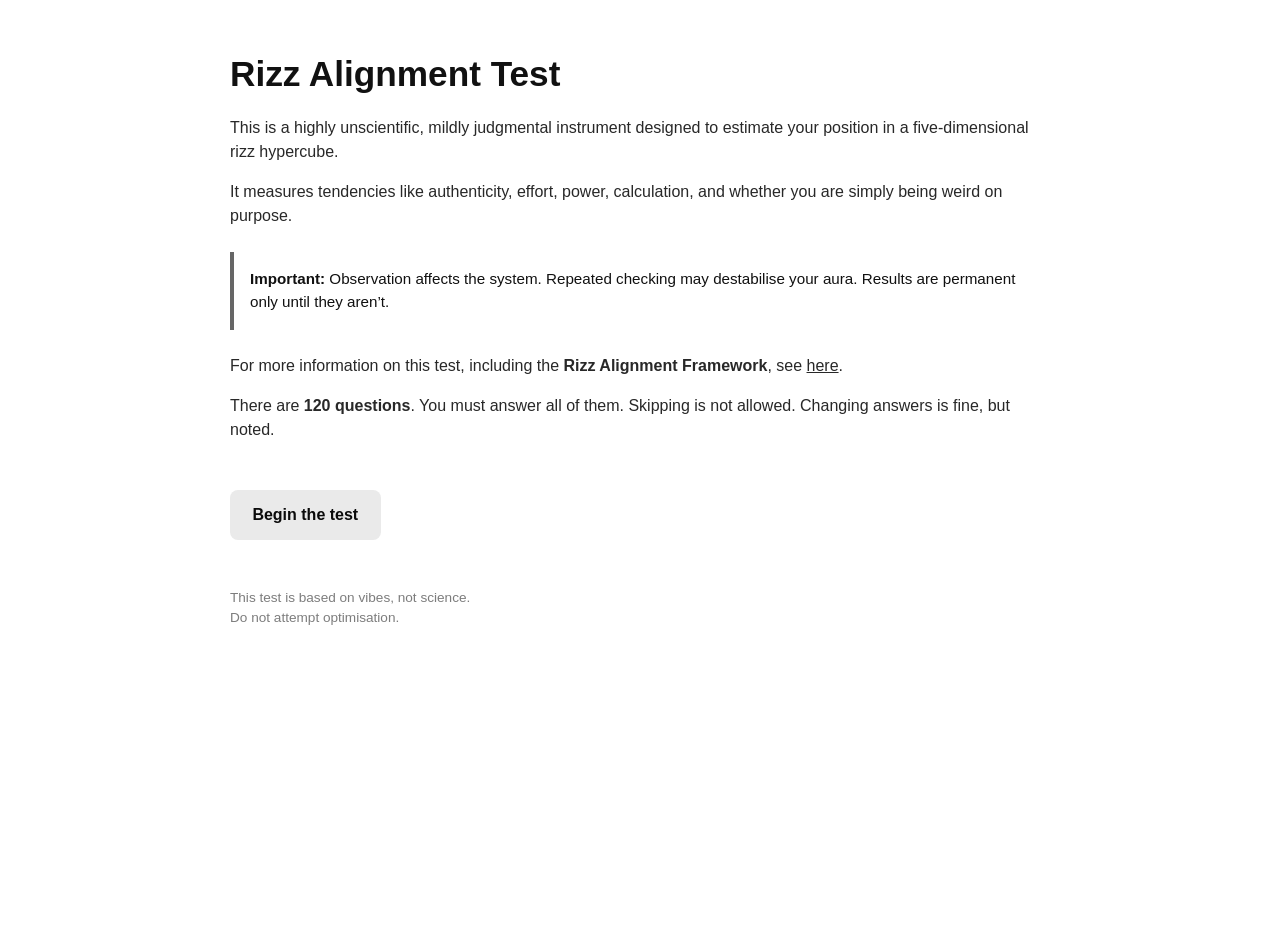
==== commit b528353c: "Add details Signed-off-by: Elizabeth Kiara Regina Ashford <elizabeth.jennifer.myers@gmail.com>" ====
--- a/index.html
+++ b/index.html
@@ -33,6 +33,10 @@
     </div>
 
     <p>
+      For more information on this test, including the <strong>Rizz Alignment Framework</strong>, see <a href="details.html">here</a>.
+    </p>
+
+    <p>
       There are <strong>120 questions</strong>. You must answer all of them. Skipping is not allowed. Changing answers is fine, but noted.
     </p>
 
--- a/style.css
+++ b/style.css
@@ -1,10 +1,42 @@
 :root {
     color-scheme: light dark;
     font-family: Helvetica, Roboto, Arial, system-ui, "Segoe UI", -apple-system, BlinkMacSystemFont, sans-serif;
+    --bg: #ffffff;
+    --fg: #111111;
+    --panel: #f6f6f6;
+    --border: #d0d0d0;
+
+    --btn-bg: #f2f2f2;
+    --btn-fg: #111111;
+    --btn-border: #bdbdbd;
+
+    --btn-picked-bg: #e0e0e0;
+    --btn-hover-bg: #e8e8e8;
+}
+
+@media (prefers-color-scheme: dark) {
+  :root {
+    --bg: #0b0b0b;
+    --fg: #eaeaea;
+    --panel: rgba(255,255,255,0.06);
+    --border: rgba(255,255,255,0.18);
+
+    --btn-bg: rgba(255,255,255,0.10);
+    --btn-fg: #eaeaea;
+    --btn-border: rgba(255,255,255,0.22);
+
+    --btn-picked-bg: rgba(255,255,255,0.16);
+    --btn-hover-bg: rgba(255,255,255,0.14);
+  }
+}
+
+html {
+    height: 100%;
+    background: var(--bg);
 }
 
 main {
-    max-width: 720px;
+    max-width: 820px;
     margin: 0 auto;
 }
 
@@ -50,9 +82,12 @@
 }
 
 body {
+    background: var(--bg);
+    color: var(--fg);
     line-height: 1.5;
-    margin: 24px;
-    max-width: 820px;
+    padding: 24px;
+    min-height: 100vh;
+    margin: 0;
 }
 
 ol {
@@ -62,8 +97,9 @@
 li {
     margin: 18px 0;
     padding: 12px;
-    border: 1px solid #ddd;
+    border: 1px solid var(--border);
     border-radius: 12px; 
+    background: transparent;
 }
 
 .answers {
@@ -76,17 +112,29 @@
 button {
     padding: 10px 12px;
     border-radius: 10px;
-    border: 1px solid #bbb;
-    background: #fff;
+    border: 1px solid var(--btn-border);
+    background: var(--btn-bg);
+    color: var(--btn-fg);
     cursor: pointer;
+}
+
+
+button:hover {
+  background: var(--btn-hover-bg);
 }
 
 button:active {
     transform: translateY(1px);
 }
 
-.picked {
-    opacity: 0.6;
+button[disabled] {
+    opacity: 0.5;
+    cursor: not-allowed;
+}
+
+button.picked, .picked {
+  background: var(--btn-picked-bg);
+  opacity: 1;
 }
 
 details {
@@ -94,10 +142,10 @@
 }
 
 pre {
-    background: #f6f6f6;
+    background: var(--panel);
+    border: 1px solid var(--border);
     padding: 12px;
     border-radius: 12px;
-    border: 1px solid #ddd;
     overflow: auto;
 }
 
@@ -106,30 +154,30 @@
 }
 
 .legend {
-  margin-top: 14px;
-  padding-top: 10px;
-  border-top: 1px solid rgba(0,0,0,0.15);
-  font-size: 13px;
-  opacity: 0.9;
+    margin-top: 14px;
+    padding-top: 10px;
+    border-top: 1px solid var(--border);
+    font-size: 13px;
+    opacity: 0.9;
 }
 
 .legend-row {
-  display: flex;
-  align-items: center;
-  gap: 6px;
-  margin-bottom: 4px;
+    display: flex;
+    align-items: center;
+    gap: 6px;
+    margin-bottom: 4px;
 }
 
 .legend .label {
-  margin-left: 6px;
-  white-space: nowrap;
+    margin-left: 6px;
+    white-space: nowrap;
 }
 
 .legend .swatch {
-  width: 14px;
-  height: 14px;
-  border-radius: 3px;
-  border: 1px solid rgba(0,0,0,0.3);
+    width: 14px;
+    height: 14px;
+    border-radius: 3px;
+    border: 1px solid var(--border);
 }
 
 .progress {
@@ -145,7 +193,10 @@
     cursor: not-allowed;
 }
 
-li.missing { outline: 2px dashed rgba(0,0,0,0.35); border-radius: 8px; }
+li.missing {
+    outline: 2px dashed var(--border);
+    border-radius: 8px;
+}
 
 /* Axis colours (match hypercube.js exactly) */
 .v-neg { background: #6b4eff; }
@@ -164,9 +215,9 @@
 .z-pos { background: #1abc9c; }
 
 .legend-note {
-  margin-top: 6px;
-  font-size: 12px;
-  opacity: 0.7;
+    margin-top: 6px;
+    font-size: 12px;
+    opacity: 0.7;
 }
 
 #debug {
